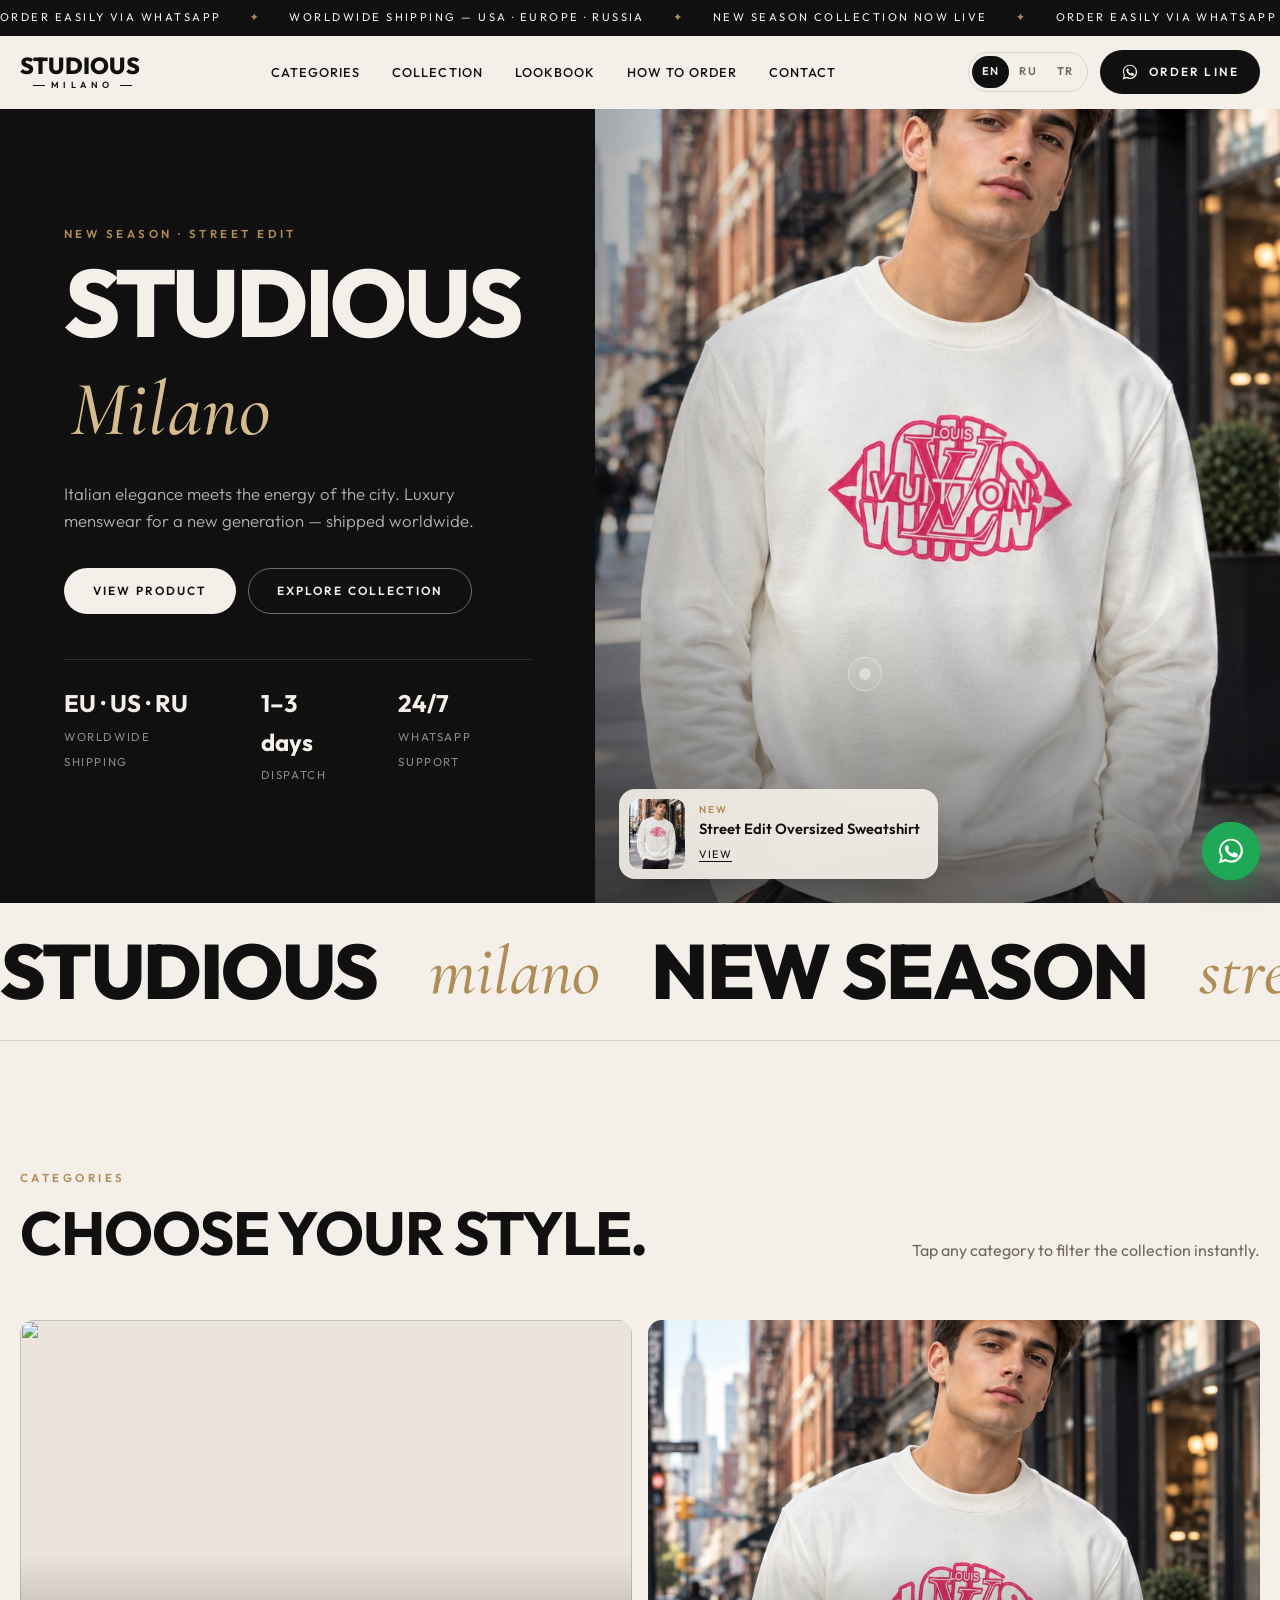
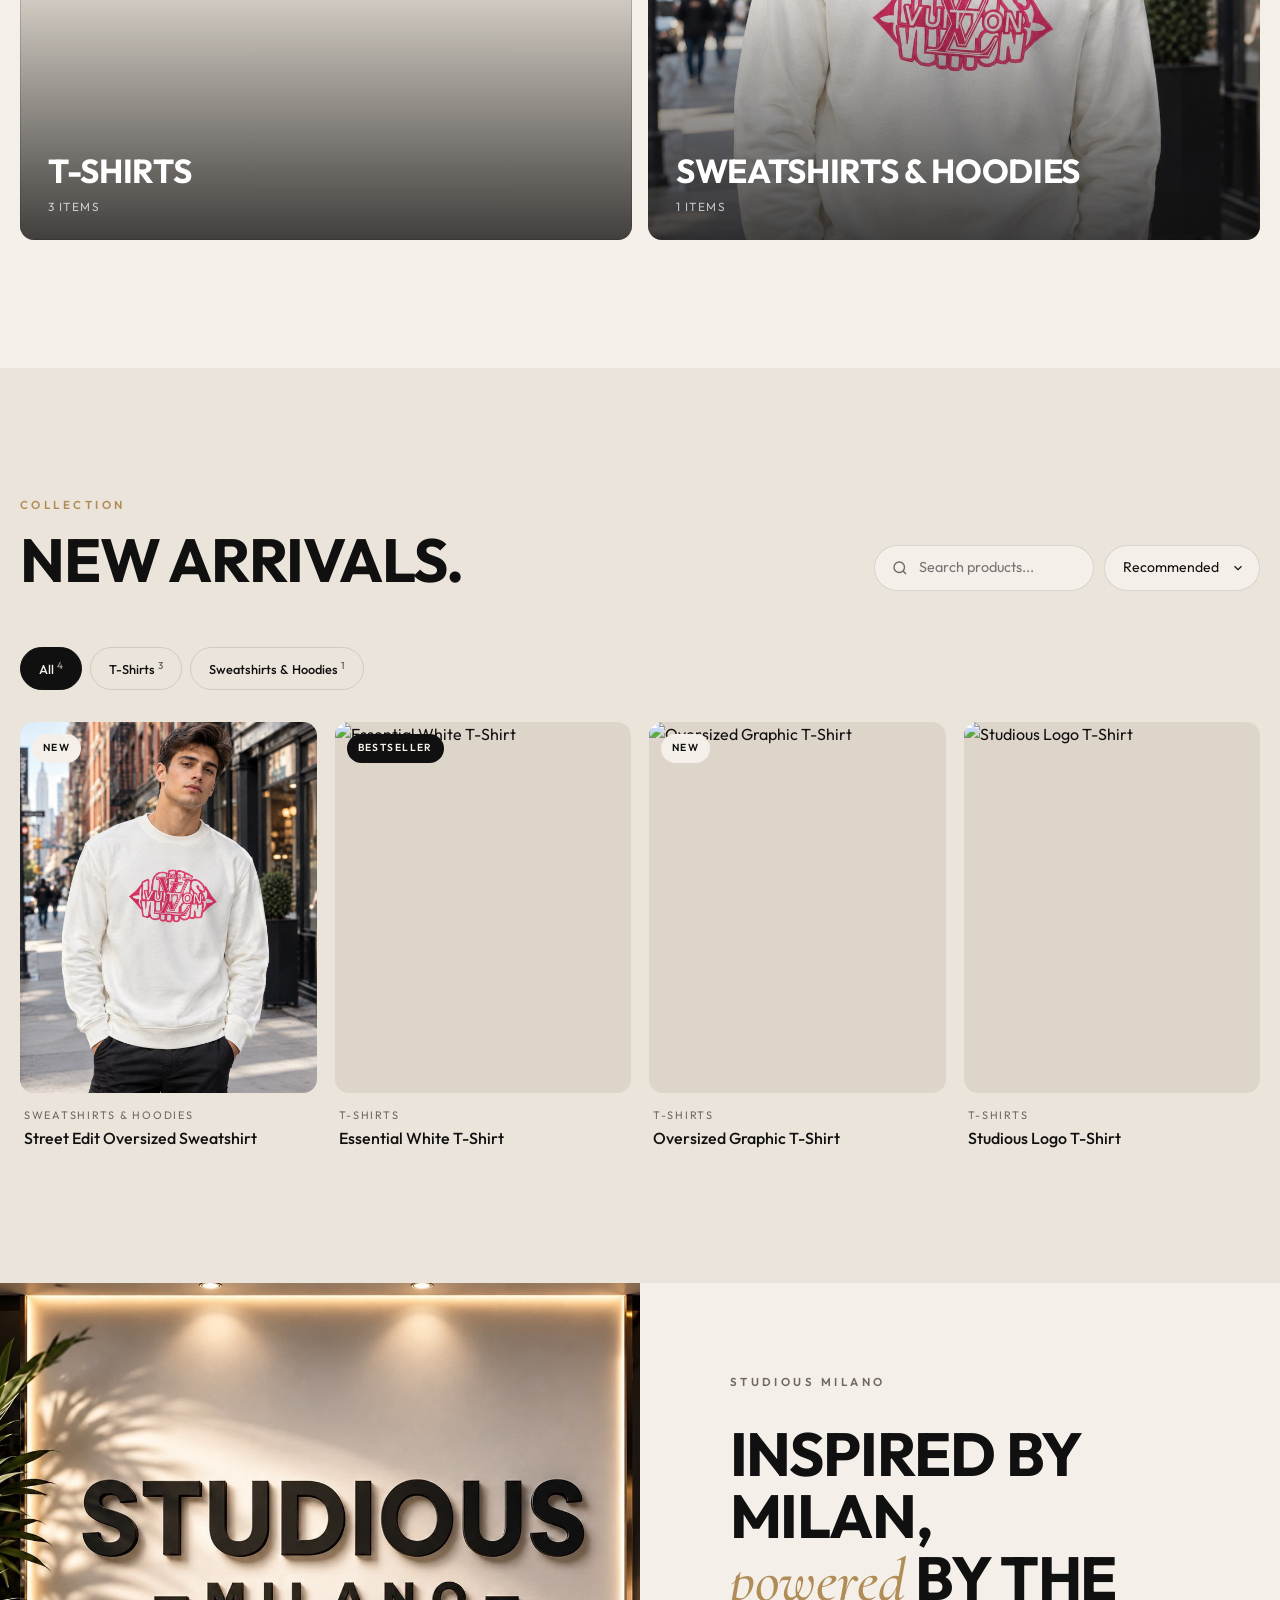
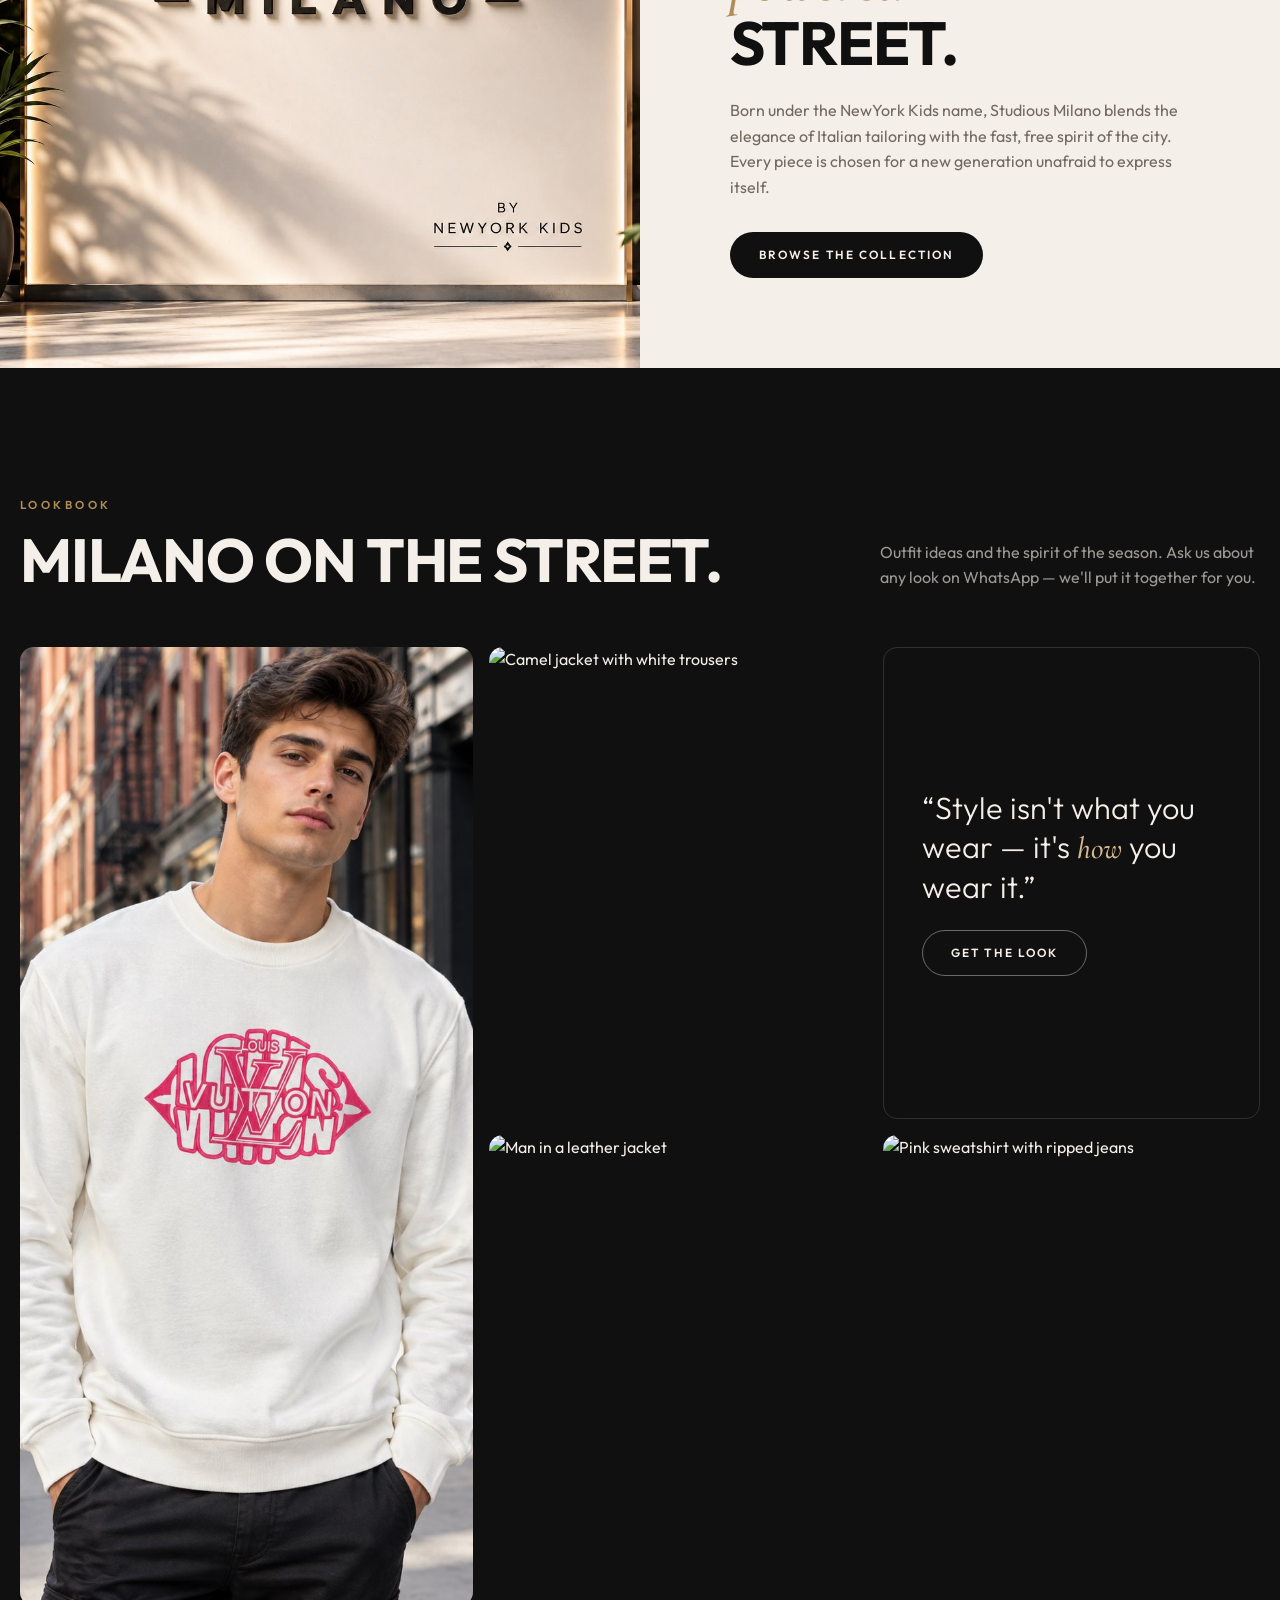
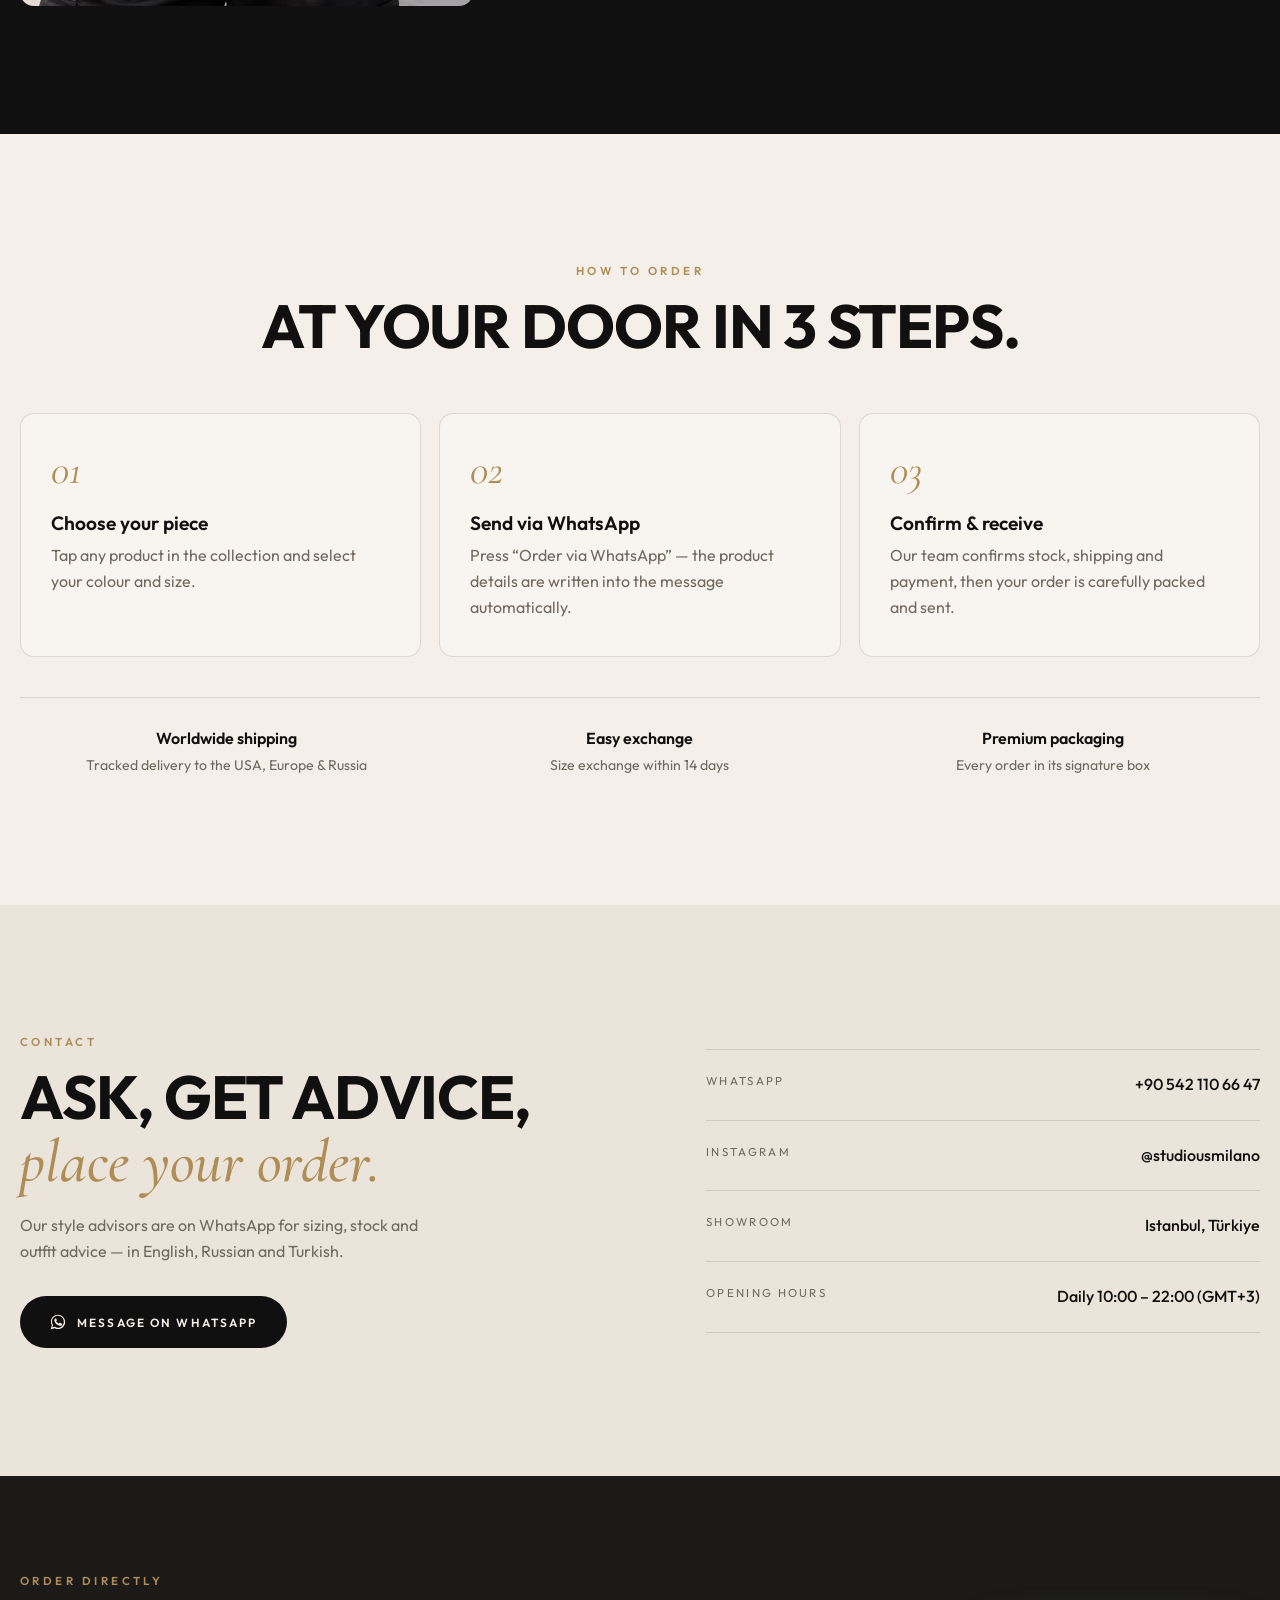
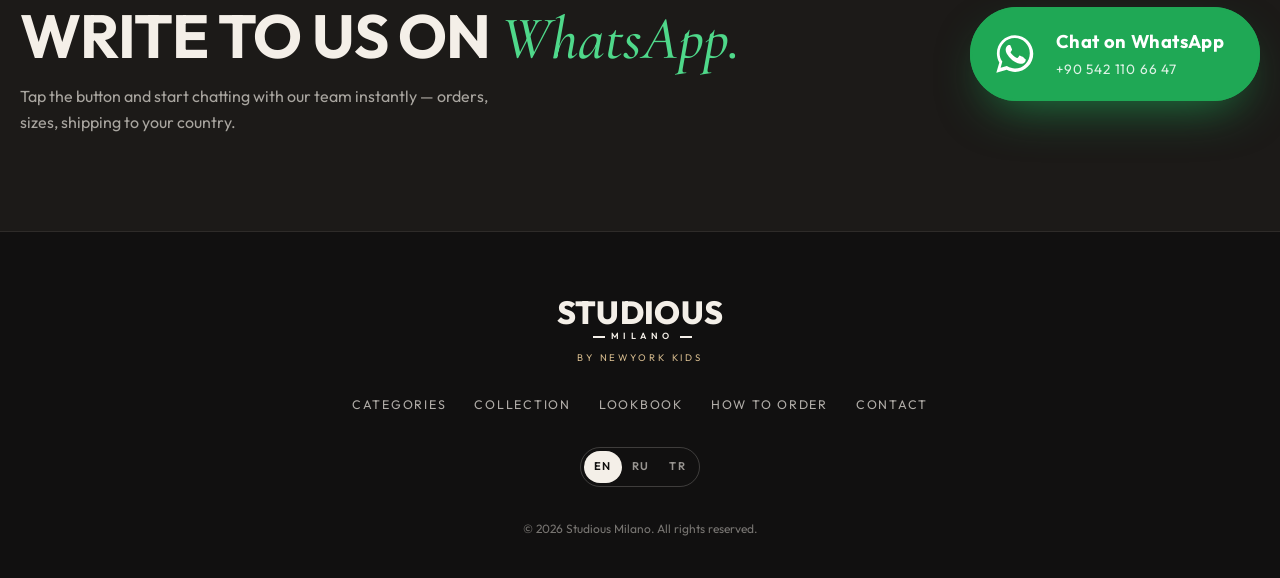
==== index.html @ 33131bb1 "Studious Milano demo site Co-Authored-By: Claude Opus 5.5 <noreply@anthropic.com>" ====
<!doctype html>
<html lang="en">
<head>
<meta charset="utf-8">
<meta name="viewport" content="width=device-width, initial-scale=1">
<title>Studious Milano | Men's Fashion — New Season</title>
<meta name="description" content="Studious Milano by NewYork Kids. Luxury menswear for a new generation. Worldwide shipping, easy ordering via WhatsApp.">
<meta property="og:type" content="website">
<meta property="og:site_name" content="Studious Milano">
<meta property="og:title" content="Studious Milano — Luxury Menswear">
<meta property="og:description" content="New season collection. Worldwide shipping · Order via WhatsApp.">
<meta property="og:image" content="assets/urunler/beyaz-sweat-model.jpg">
<meta name="twitter:card" content="summary_large_image">
<meta name="theme-color" content="#111010">
<link rel="preconnect" href="https://fonts.googleapis.com">
<link rel="preconnect" href="https://fonts.gstatic.com" crossorigin>
<link rel="preconnect" href="https://images.unsplash.com">
<link href="https://fonts.googleapis.com/css2?family=Cormorant+Garamond:ital,wght@1,500;1,600&family=Outfit:wght@300;400;500;600;700;800&display=swap" rel="stylesheet">
<link rel="icon" href="data:image/svg+xml,%3Csvg xmlns=%27http://www.w3.org/2000/svg%27 viewBox=%270 0 32 32%27%3E%3Crect width=%2732%27 height=%2732%27 rx=%276%27 fill=%27%23111010%27/%3E%3Ctext x=%2716%27 y=%2723%27 font-family=%27Arial%27 font-weight=%27800%27 font-size=%2720%27 fill=%27%23f4efe8%27 text-anchor=%27middle%27%3ES%3C/text%3E%3C/svg%3E">
<link rel="stylesheet" href="styles.css?v=3">
</head>
<body>

<div class="topbar">
  <div class="topbar-track">
    <span data-i18n="top.1"></span><i>✦</i>
    <span data-i18n="top.2"></span><i>✦</i>
    <span data-i18n="top.3"></span><i>✦</i>
    <span data-i18n="top.1"></span><i>✦</i>
    <span data-i18n="top.2"></span><i>✦</i>
    <span data-i18n="top.3"></span><i>✦</i>
  </div>
</div>

<header class="header" id="header">
  <div class="container nav">
    <a href="#top" class="logo" data-i18n-aria="aria.home">
      <span class="logo-main">STUDIOUS</span>
      <span class="logo-sub"><b></b>MILANO<b></b></span>
    </a>
    <nav class="menu" id="menu">
      <a href="#kategoriler" data-i18n="nav.cats"></a>
      <a href="#koleksiyon" data-i18n="nav.coll"></a>
      <a href="#lookbook" data-i18n="nav.look"></a>
      <a href="#siparis" data-i18n="nav.order"></a>
      <a href="#iletisim" data-i18n="nav.contact"></a>
    </nav>
    <div class="nav-actions">
      <div class="lang" id="lang" role="group" data-i18n-aria="aria.lang"></div>
      <a class="btn btn-dark btn-sm wa-link" href="#" data-wa="wa.general">
        <svg class="ico" viewBox="0 0 32 32" aria-hidden="true"><use href="#wa-icon"/></svg>
        <span data-i18n="nav.wa"></span>
      </a>
      <button class="burger" id="burger" data-i18n-aria="aria.menu" aria-expanded="false" aria-controls="menu">
        <span></span><span></span>
      </button>
    </div>
  </div>
</header>

<main id="top">

<!-- HERO -->
<section class="hero" id="hero" aria-roledescription="carousel" data-i18n-aria="aria.featured">
  <div class="hero-text">
    <div class="hero-slides-text" id="heroText"></div>
    <ul class="hero-meta">
      <li><strong>EU · US · RU</strong><span data-i18n="hero.m1"></span></li>
      <li><strong data-i18n="hero.m2v"></strong><span data-i18n="hero.m2"></span></li>
      <li><strong>24/7</strong><span data-i18n="hero.m3"></span></li>
    </ul>
  </div>
  <div class="hero-media" id="heroMedia">
    <div class="hero-parallax" id="heroParallax"></div>
    <div class="hero-shade"></div>
    <div class="hero-card" id="heroCard"></div>
    <div class="hero-nav">
      <div class="hero-dots" id="heroDots"></div>
      <div class="hero-arrows">
        <button type="button" id="heroPrev" data-i18n-aria="aria.prev"><svg viewBox="0 0 24 24"><path d="M15 5l-7 7 7 7"/></svg></button>
        <button type="button" id="heroNext" data-i18n-aria="aria.next"><svg viewBox="0 0 24 24"><path d="M9 5l7 7-7 7"/></svg></button>
      </div>
    </div>
  </div>
</section>

<!-- BIG MARQUEE -->
<div class="bigmarquee" aria-hidden="true">
  <div class="bigmarquee-track">
    <span>STUDIOUS</span><em>milano</em><span>NEW SEASON</span><em>street edit</em>
    <span>STUDIOUS</span><em>milano</em><span>NEW SEASON</span><em>street edit</em>
  </div>
</div>

<!-- CATEGORIES -->
<section class="section" id="kategoriler">
  <div class="container">
    <div class="section-head split">
      <div>
        <p class="eyebrow" data-i18n="cats.eyebrow"></p>
        <h2 data-i18n="cats.title"></h2>
      </div>
      <p class="muted" data-i18n="cats.text"></p>
    </div>
    <div class="cats" id="cats"></div>
  </div>
</section>

<!-- CATALOG -->
<section class="section section-stone" id="koleksiyon">
  <div class="container">
    <div class="section-head split">
      <div>
        <p class="eyebrow" data-i18n="coll.eyebrow"></p>
        <h2 data-i18n="coll.title"></h2>
      </div>
      <div class="toolbar">
        <label class="search">
          <svg viewBox="0 0 24 24" aria-hidden="true"><circle cx="11" cy="11" r="7"/><path d="m20 20-4-4"/></svg>
          <input type="search" id="search" data-i18n-ph="coll.search" data-i18n-aria="coll.search">
        </label>
        <select id="sort" data-i18n-aria="coll.sort">
          <option value="default" data-i18n="sort.default"></option>
          <option value="price-asc" data-i18n="sort.pa"></option>
          <option value="price-desc" data-i18n="sort.pd"></option>
          <option value="new" data-i18n="sort.new"></option>
        </select>
      </div>
    </div>
    <div class="chips" id="chips" role="tablist" data-i18n-aria="filter.aria"></div>
    <div class="grid" id="grid" aria-live="polite"></div>
    <p class="empty" id="empty" hidden><span data-i18n="empty.text"></span> <a href="#" class="wa-link" data-wa="wa.find" data-i18n="empty.link"></a></p>
  </div>
</section>

<!-- BRAND -->
<section class="brand">
  <div class="brand-media"><img src="assets/hero.jpg" data-i18n-alt="brand.alt" loading="lazy"></div>
  <div class="brand-text">
    <p class="eyebrow">Studious Milano</p>
    <h2 data-i18n-html="brand.title"></h2>
    <p data-i18n="brand.text"></p>
    <a href="#koleksiyon" class="btn btn-dark" data-i18n="brand.cta"></a>
  </div>
</section>

<!-- LOOKBOOK -->
<section class="section section-dark" id="lookbook">
  <div class="container">
    <div class="section-head split light">
      <div>
        <p class="eyebrow">Lookbook</p>
        <h2 data-i18n="look.title"></h2>
      </div>
      <p data-i18n="look.text"></p>
    </div>
    <div class="look">
      <figure class="look-a"><img src="assets/urunler/beyaz-sweat-model.jpg" data-i18n-alt="look.a1" loading="lazy" style="object-position:50% 25%"></figure>
      <figure class="look-b"><img src="https://images.unsplash.com/photo-1552374196-1ab2a1c593e8?w=800&h=1000&fit=crop&q=80&auto=format" data-i18n-alt="look.a2" loading="lazy"></figure>
      <blockquote class="look-q">
        <p data-i18n-html="look.quote"></p>
        <a href="#koleksiyon" class="btn btn-outline-light" data-i18n="look.cta"></a>
      </blockquote>
      <figure class="look-c"><img src="https://images.unsplash.com/photo-1488161628813-04466f872be2?w=800&h=1000&fit=crop&q=80&auto=format" data-i18n-alt="look.a3" loading="lazy"></figure>
      <figure class="look-d"><img src="https://images.unsplash.com/photo-1516826957135-700dedea698c?w=800&h=1000&fit=crop&q=80&auto=format" data-i18n-alt="look.a4" loading="lazy"></figure>
    </div>
  </div>
</section>

<!-- HOW TO ORDER -->
<section class="section" id="siparis">
  <div class="container">
    <div class="section-head center">
      <p class="eyebrow" data-i18n="order.eyebrow"></p>
      <h2 data-i18n="order.title"></h2>
    </div>
    <ol class="steps">
      <li><span class="step-n">01</span><h3 data-i18n="order.s1h"></h3><p data-i18n="order.s1p"></p></li>
      <li><span class="step-n">02</span><h3 data-i18n="order.s2h"></h3><p data-i18n="order.s2p"></p></li>
      <li><span class="step-n">03</span><h3 data-i18n="order.s3h"></h3><p data-i18n="order.s3p"></p></li>
    </ol>
    <div class="perks">
      <div><strong data-i18n="perk.1h"></strong><span data-i18n="perk.1p"></span></div>
      <div><strong data-i18n="perk.2h"></strong><span data-i18n="perk.2p"></span></div>
      <div><strong data-i18n="perk.3h"></strong><span data-i18n="perk.3p"></span></div>
    </div>
  </div>
</section>

<!-- CONTACT -->
<section class="section section-stone" id="iletisim">
  <div class="container contact">
    <div class="contact-card">
      <p class="eyebrow" data-i18n="contact.eyebrow"></p>
      <h2 data-i18n-html="contact.title"></h2>
      <p class="muted" data-i18n="contact.text"></p>
      <a href="#" class="btn btn-dark wa-link" data-wa="wa.info">
        <svg class="ico" viewBox="0 0 32 32" aria-hidden="true"><use href="#wa-icon"/></svg>
        <span data-i18n="contact.cta"></span>
      </a>
    </div>
    <dl class="contact-list">
      <div><dt>WhatsApp</dt><dd><a href="#" class="wa-link wa-number" data-wa="wa.info"></a></dd></div>
      <div><dt>Instagram</dt><dd><a href="https://instagram.com/studiousmilano" target="_blank" rel="noopener">@studiousmilano</a></dd></div>
      <div><dt data-i18n="contact.store"></dt><dd data-i18n="contact.storeV"></dd></div>
      <div><dt data-i18n="contact.hours"></dt><dd data-i18n="contact.hoursV"></dd></div>
    </dl>
  </div>
</section>

<!-- WHATSAPP CTA -->
<section class="wa-cta">
  <div class="container wa-cta-inner">
    <div>
      <p class="eyebrow" data-i18n="cta.eyebrow"></p>
      <h2 data-i18n-html="cta.title"></h2>
      <p class="wa-cta-text" data-i18n="cta.text"></p>
    </div>
    <a href="#" class="wa-cta-btn wa-link" data-wa="wa.float">
      <svg viewBox="0 0 32 32" aria-hidden="true"><use href="#wa-icon"/></svg>
      <span>
        <b data-i18n="cta.btn"></b>
        <small class="wa-number"></small>
      </span>
    </a>
  </div>
</section>

</main>

<footer class="footer">
  <div class="container footer-inner">
    <div class="logo logo-light">
      <span class="logo-main">STUDIOUS</span>
      <span class="logo-sub"><b></b>MILANO<b></b></span>
      <span class="logo-by">BY NEWYORK KIDS</span>
    </div>
    <nav class="footer-links" data-i18n-aria="footer.aria">
      <a href="#kategoriler" data-i18n="nav.cats"></a>
      <a href="#koleksiyon" data-i18n="nav.coll"></a>
      <a href="#lookbook" data-i18n="nav.look"></a>
      <a href="#siparis" data-i18n="nav.order"></a>
      <a href="#iletisim" data-i18n="nav.contact"></a>
    </nav>
    <div class="lang lang-footer" id="langFooter"></div>
    <p class="copy">© <span id="year"></span> Studious Milano. <span data-i18n="footer.rights"></span></p>
  </div>
</footer>

<!-- PRODUCT MODAL -->
<div class="modal" id="modal" hidden>
  <div class="modal-backdrop" data-close></div>
  <div class="modal-panel" role="dialog" aria-modal="true" aria-labelledby="mName">
    <button class="modal-close" data-close data-i18n-aria="m.close">
      <svg viewBox="0 0 24 24"><path d="M6 6l12 12M18 6 6 18"/></svg>
    </button>
    <div class="modal-gallery">
      <div class="modal-main"><img id="mImg" alt=""></div>
      <div class="modal-thumbs" id="mThumbs"></div>
    </div>
    <div class="modal-info">
      <p class="eyebrow" id="mCat"></p>
      <h3 id="mName"></h3>
      <p class="m-code" id="mCode"></p>
      <p class="m-price" id="mPrice"></p>
      <p class="m-desc" id="mDesc"></p>
      <div class="opt">
        <span class="opt-label"><span data-i18n="m.color"></span>: <b id="mColorLabel"></b></span>
        <div class="opt-list" id="mColors"></div>
      </div>
      <div class="opt">
        <span class="opt-label"><span data-i18n="m.size"></span>: <b id="mSizeLabel"></b></span>
        <div class="opt-list" id="mSizes"></div>
      </div>
      <div class="opt">
        <span class="opt-label" data-i18n="m.qty"></span>
        <div class="qty">
          <button type="button" id="qMinus" data-i18n-aria="m.minus">−</button>
          <output id="qVal">1</output>
          <button type="button" id="qPlus" data-i18n-aria="m.plus">+</button>
        </div>
      </div>
      <p class="m-warn" id="mWarn" hidden data-i18n="m.warn"></p>
      <button class="btn btn-wa btn-block" id="mOrder">
        <svg class="ico" viewBox="0 0 32 32" aria-hidden="true"><use href="#wa-icon"/></svg>
        <span data-i18n="m.order"></span>
      </button>
      <ul class="m-perks">
        <li data-i18n="m.p1"></li>
        <li data-i18n="m.p2"></li>
        <li data-i18n="m.p3"></li>
      </ul>
    </div>
  </div>
</div>

<a href="#" class="wa-float wa-link" data-wa="wa.float" aria-label="WhatsApp">
  <svg viewBox="0 0 32 32" aria-hidden="true"><use href="#wa-icon"/></svg>
</a>

<svg width="0" height="0" style="position:absolute" aria-hidden="true">
  <symbol id="wa-icon" viewBox="0 0 32 32"><path fill="currentColor" d="M16 3C9 3 3.4 8.6 3.4 15.6c0 2.2.6 4.4 1.7 6.3L3 29l7.3-2c1.8 1 3.8 1.5 5.8 1.5 7 0 12.6-5.6 12.6-12.6S23 3 16 3zm0 23.1c-1.9 0-3.7-.5-5.3-1.5l-.4-.2-4.3 1.1 1.2-4.2-.3-.4c-1.1-1.7-1.6-3.6-1.6-5.5 0-5.8 4.7-10.5 10.5-10.5s10.5 4.7 10.5 10.5S21.8 26.1 16 26.1zm5.8-7.9c-.3-.2-1.9-.9-2.2-1-.3-.1-.5-.2-.7.2-.2.3-.8 1-1 1.2-.2.2-.4.2-.7.1-.3-.2-1.3-.5-2.5-1.6-.9-.8-1.6-1.8-1.7-2.1-.2-.3 0-.5.1-.6l.5-.6c.2-.2.2-.3.3-.5.1-.2.1-.4 0-.6l-1-2.4c-.3-.6-.5-.5-.7-.5h-.6c-.2 0-.6.1-.9.4-.3.3-1.2 1.2-1.2 2.9s1.2 3.4 1.4 3.6c.2.2 2.4 3.7 5.9 5.2.8.4 1.5.6 2 .7.8.3 1.6.2 2.2.1.7-.1 1.9-.8 2.2-1.5.3-.7.3-1.4.2-1.5-.1-.1-.3-.2-.6-.4z"/></symbol>
</svg>

<script src="i18n.js?v=3"></script>
<script src="products.js?v=3"></script>
<script src="script.js?v=3"></script>
</body>
</html>
---- styles.css ----
:root {
  --bg: #f4efe8;
  --stone: #ebe4da;
  --ink: #111010;
  --ink-2: #1c1a18;
  --muted: #71695f;
  --gold: #b08d57;
  --gold-2: #d6bb8e;
  --line: rgba(17, 16, 16, .12);
  --wa: #1fa855;
  --radius: 14px;
  --display: "Outfit", system-ui, -apple-system, "Segoe UI", sans-serif;
  --serif: "Cormorant Garamond", Georgia, serif;
  --ease: cubic-bezier(.2, .7, .2, 1);
}

*, *::before, *::after { box-sizing: border-box; }
html { scroll-behavior: smooth; scroll-padding-top: 84px; }
body {
  margin: 0;
  font-family: var(--display);
  font-weight: 400;
  color: var(--ink);
  background: var(--bg);
  line-height: 1.6;
  -webkit-font-smoothing: antialiased;
  overflow-x: hidden;
}
body.lock { overflow: hidden; }
img { max-width: 100%; display: block; }
a { color: inherit; text-decoration: none; }
button { font: inherit; color: inherit; }
h1, h2, h3 { margin: 0; line-height: 1.02; letter-spacing: -.02em; }
h2 { font-weight: 700; font-size: clamp(2.2rem, 5vw, 3.8rem); text-transform: uppercase; }
em { font-family: var(--serif); font-style: italic; font-weight: 500; text-transform: none; letter-spacing: 0; }
p { margin: 0 0 1em; }
:focus-visible { outline: 2px solid var(--gold); outline-offset: 3px; }

.container { width: min(1240px, 100% - 32px); margin-inline: auto; }
.section { padding: clamp(72px, 10vw, 128px) 0; }
.section-stone { background: var(--stone); }
.section-dark { background: var(--ink); color: var(--bg); }
.muted { color: var(--muted); }

.eyebrow {
  font-size: .72rem; font-weight: 600;
  letter-spacing: .3em; text-transform: uppercase;
  color: var(--gold); margin-bottom: .9rem;
}

.section-head { margin-bottom: clamp(32px, 5vw, 56px); }
.section-head.split { display: flex; align-items: flex-end; justify-content: space-between; gap: 24px 48px; flex-wrap: wrap; }
.section-head.split > p { max-width: 380px; margin: 0; }
.section-head.center { text-align: center; }
.section-head.light > p { color: rgba(244, 239, 232, .62); }

/* Buttons */
.btn {
  display: inline-flex; align-items: center; justify-content: center; gap: 10px;
  padding: 16px 28px;
  font: 600 .74rem/1 var(--display);
  letter-spacing: .18em; text-transform: uppercase;
  border: 1px solid transparent; border-radius: 999px;
  cursor: pointer;
  transition: background .3s, color .3s, border-color .3s, transform .3s var(--ease);
}
.btn:hover { transform: translateY(-2px); }
.btn-sm { padding: 12px 20px; }
.btn-block { width: 100%; }
.btn-dark { background: var(--ink); color: var(--bg); }
.btn-dark:hover { background: var(--gold); }
.btn-light { background: var(--bg); color: var(--ink); }
.btn-light:hover { background: var(--gold-2); }
.btn-outline-light { border-color: rgba(244, 239, 232, .4); color: var(--bg); }
.btn-outline-light:hover { background: var(--bg); color: var(--ink); }
.btn-wa { background: var(--wa); color: #fff; padding: 18px 28px; font-size: .78rem; }
.btn-wa:hover { background: #178a45; }
.ico { width: 18px; height: 18px; flex: none; }

/* Top announcement bar */
.topbar { background: var(--ink); color: var(--bg); overflow: hidden; font-size: .7rem; letter-spacing: .22em; text-transform: uppercase; }
.topbar-track { display: flex; gap: 28px; width: max-content; padding: 9px 0; animation: marquee 38s linear infinite; }
.topbar i { color: var(--gold); font-style: normal; }
@keyframes marquee { to { transform: translateX(-50%); } }

/* Header */
.header {
  position: sticky; top: 0; z-index: 50;
  background: rgba(244, 239, 232, .86);
  backdrop-filter: saturate(1.4) blur(14px);
  -webkit-backdrop-filter: saturate(1.4) blur(14px);
  border-bottom: 1px solid transparent;
  transition: border-color .3s;
}
.header.scrolled { border-bottom-color: var(--line); }
.nav { display: flex; align-items: center; justify-content: space-between; gap: 24px; height: 72px; }

.logo { display: inline-flex; flex-direction: column; align-items: center; line-height: 1; }
.logo-main { font-weight: 800; font-size: 1.45rem; letter-spacing: .01em; }
.logo-sub { display: flex; align-items: center; gap: 6px; margin-top: 4px; font-weight: 600; font-size: .56rem; letter-spacing: .5em; padding-left: .5em; }
.logo-sub b { width: 12px; height: 1.5px; background: currentColor; }
.logo-by { margin-top: 12px; font-size: .6rem; letter-spacing: .3em; color: var(--gold-2); }

.menu { display: flex; gap: 32px; }
.menu a { position: relative; font-size: .8rem; font-weight: 500; letter-spacing: .08em; text-transform: uppercase; }
.menu a::after { content: ""; position: absolute; left: 0; right: 0; bottom: -6px; height: 1px; background: currentColor; transform: scaleX(0); transform-origin: right; transition: transform .35s var(--ease); }
.menu a:hover::after { transform: scaleX(1); transform-origin: left; }
.nav-actions { display: flex; align-items: center; gap: 12px; }
.lang { display: flex; padding: 3px; border: 1px solid var(--line); border-radius: 999px; }
.lang button { border: 0; background: none; padding: 7px 10px; border-radius: 999px; font-size: .7rem; font-weight: 600; letter-spacing: .12em; cursor: pointer; color: var(--muted); transition: background .25s, color .25s; }
.lang button:hover { color: var(--ink); }
.lang button.active { background: var(--ink); color: var(--bg); }
.lang-footer { border-color: rgba(244, 239, 232, .2); }
.lang-footer button { color: rgba(244, 239, 232, .6); }
.lang-footer button:hover { color: #fff; }
.lang-footer button.active { background: var(--bg); color: var(--ink); }

.burger { display: none; width: 44px; height: 44px; border: 0; background: none; cursor: pointer; position: relative; }
.burger span { position: absolute; left: 11px; right: 11px; height: 1.5px; background: var(--ink); transition: transform .3s, top .3s; }
.burger span:first-child { top: 17px; }
.burger span:last-child { top: 25px; }
.burger.open span:first-child { top: 21px; transform: rotate(45deg); }
.burger.open span:last-child { top: 21px; transform: rotate(-45deg); }

/* Hero slider */
.hero { display: grid; grid-template-columns: minmax(0, 1fr) minmax(0, 1.15fr); height: calc(100svh - 106px); min-height: 640px; max-height: 1000px; background: var(--ink); color: var(--bg); overflow: hidden; }
.hero-text { display: flex; flex-direction: column; justify-content: center; padding: clamp(40px, 6vw, 88px) clamp(16px, 5vw, 80px); }
.hero-slides-text { display: grid; }
.hs { grid-area: 1 / 1; visibility: hidden; transition: visibility 0s .6s; }
.hs.active { visibility: visible; transition-delay: 0s; }
.brand-title { margin: 0 0 24px; font-weight: 800; line-height: .95; letter-spacing: -.035em; font-size: clamp(3.4rem, min(7.4vw, 11vh), 7rem); text-transform: uppercase; }
.brand-title em { display: inline-block; color: var(--gold-2); font-size: .82em; letter-spacing: .01em; line-height: 1; padding-left: .08em; }
.line { display: block; overflow: hidden; padding-bottom: .08em; }
.line > span { display: block; transform: translateY(110%); transition: transform .6s var(--ease); }
.hs.active .line > span { transform: none; transition-duration: 1s; }
.hs.active .line:nth-child(2) > span { transition-delay: .09s; }
.hs.active .line:nth-child(3) > span { transition-delay: .18s; }
.hs .fade { opacity: 0; transform: translateY(16px); transition: opacity .4s, transform .8s var(--ease); }
.hs.active .fade { opacity: 1; transform: none; transition-delay: .35s; }
.hs.active .fade.d2 { transition-delay: .48s; }
.lead { max-width: 440px; font-size: 1.05rem; font-weight: 300; color: rgba(244, 239, 232, .72); margin-bottom: 34px; }
.hero-actions { display: flex; flex-wrap: wrap; gap: 12px; }
.hero-meta { list-style: none; display: flex; gap: clamp(20px, 4vw, 48px); padding: 24px 0 0; margin: clamp(24px, 5vh, 48px) 0 0; border-top: 1px solid rgba(244, 239, 232, .14); }
.hero-meta strong { display: block; font-size: 1.5rem; font-weight: 700; }
.hero-meta span { font-size: .72rem; letter-spacing: .14em; text-transform: uppercase; color: rgba(244, 239, 232, .55); }

.hero-media { position: relative; overflow: hidden; background: #1a1816; touch-action: pan-y; }
.hero-parallax { position: absolute; inset: -3%; transition: transform .9s var(--ease); transform: translate3d(var(--px, 0), var(--py, 0), 0); }
.slide { position: absolute; inset: 0; opacity: 0; transition: opacity 1.3s var(--ease); }
.slide.active { opacity: 1; z-index: 1; }
.slide img { width: 100%; height: 100%; object-fit: cover; transform: scale(1.14); }
.slide.active img { animation: kenburns 9s linear forwards; }
@keyframes kenburns { from { transform: scale(1.14) translate(1.5%, 1%); } to { transform: scale(1.02) translate(0, 0); } }
.hero-shade { position: absolute; inset: 0; z-index: 2; pointer-events: none; background: linear-gradient(to top, rgba(17, 16, 16, .6), transparent 38%), linear-gradient(to right, rgba(17, 16, 16, .35), transparent 30%); }

.hotspot { position: absolute; z-index: 3; width: 34px; height: 34px; margin: -17px 0 0 -17px; border: 0; padding: 0; border-radius: 50%; background: rgba(244, 239, 232, .28); backdrop-filter: blur(6px); cursor: pointer; opacity: 0; transform: scale(.4); transition: opacity .5s, transform .6s var(--ease); }
.slide.active .hotspot { opacity: 1; transform: none; transition-delay: 1s; }
.hotspot::before { content: ""; position: absolute; inset: 11px; border-radius: 50%; background: #fff; }
.hotspot::after { content: ""; position: absolute; inset: 0; border-radius: 50%; border: 1.5px solid #fff; animation: pulse 2s infinite; }
.hotspot span { position: absolute; left: 44px; top: 50%; transform: translateY(-50%); white-space: nowrap; padding: 8px 14px; border-radius: 999px; background: var(--bg); color: var(--ink); font-size: .74rem; font-weight: 600; opacity: 0; transition: opacity .3s; pointer-events: none; }
.hotspot:hover span, .hotspot:focus-visible span { opacity: 1; }

.hero-card {
  position: absolute; z-index: 4; left: 24px; bottom: 88px;
  display: flex; align-items: center; gap: 14px; padding: 10px 18px 10px 10px; max-width: calc(100% - 48px);
  border-radius: 16px; background: rgba(244, 239, 232, .92); color: var(--ink);
  backdrop-filter: blur(12px); -webkit-backdrop-filter: blur(12px);
  box-shadow: 0 20px 50px -20px rgba(0, 0, 0, .6); cursor: pointer; text-align: left; border: 0;
}
.hero-card.in { animation: cardIn .8s var(--ease) both; }
@keyframes cardIn { from { opacity: 0; transform: translateY(20px); } }
.hero-card img { width: 56px; height: 70px; object-fit: cover; border-radius: 10px; flex: none; }
.hero-card small { display: block; font-size: .62rem; letter-spacing: .18em; text-transform: uppercase; color: var(--gold); font-weight: 600; }
.hero-card strong { display: block; font-size: .92rem; font-weight: 600; line-height: 1.25; margin: 2px 0; }
.hero-card b { font-size: .9rem; }
.hero-card b + i { margin-left: 10px; }
.hero-card i { font-style: normal; font-size: .68rem; letter-spacing: .14em; text-transform: uppercase; border-bottom: 1px solid; }

.hero-nav { position: absolute; z-index: 4; left: 24px; right: 100px; bottom: 24px; display: flex; align-items: center; gap: 24px; }
.hero-dots { flex: 1; display: flex; gap: 10px; }
.hero-dots button { flex: 1; border: 0; background: none; padding: 12px 0 0; cursor: pointer; text-align: left; color: rgba(244, 239, 232, .6); font-size: .66rem; letter-spacing: .18em; text-transform: uppercase; position: relative; }
.hero-dots button::before, .hero-dots button::after { content: ""; position: absolute; left: 0; top: 0; height: 2px; border-radius: 2px; }
.hero-dots button::before { right: 0; background: rgba(244, 239, 232, .25); }
.hero-dots button::after { width: 0; background: #fff; }
.hero-dots button.active { color: #fff; }
.hero-dots button.active::after { animation: progress var(--dur, 7s) linear forwards; }
.hero.paused .hero-dots button.active::after { animation-play-state: paused; }
@keyframes progress { to { width: 100%; } }
.hero-arrows { display: flex; gap: 8px; }
.hero.single .hero-nav { display: none; }
.hero.single .hero-card { bottom: 24px; }
.hero.single .slide.active img { animation: kenburns 12s ease-in-out infinite alternate; }
.hero-arrows button { width: 44px; height: 44px; border-radius: 50%; border: 1px solid rgba(244, 239, 232, .35); background: rgba(17, 16, 16, .25); backdrop-filter: blur(6px); cursor: pointer; display: grid; place-items: center; transition: background .25s; }
.hero-arrows button:hover { background: var(--bg); }
.hero-arrows svg { width: 18px; height: 18px; fill: none; stroke: #fff; stroke-width: 1.8; }
.hero-arrows button:hover svg { stroke: var(--ink); }

/* Big marquee */
.bigmarquee { overflow: hidden; background: var(--bg); border-bottom: 1px solid var(--line); padding: clamp(18px, 3vw, 30px) 0; }
.bigmarquee-track { display: flex; align-items: center; gap: clamp(24px, 4vw, 56px); width: max-content; animation: marquee 30s linear infinite; }
.bigmarquee span { font-weight: 800; font-size: clamp(2.4rem, 6vw, 5rem); line-height: 1; letter-spacing: -.02em; color: var(--ink); }
.bigmarquee em { font-size: clamp(2.2rem, 5.4vw, 4.6rem); line-height: 1; color: var(--gold); }

/* Brand */
.brand { display: grid; grid-template-columns: 1fr 1fr; background: var(--bg); }
.brand-media { overflow: hidden; }
.brand-media img { width: 100%; height: 100%; object-fit: cover; aspect-ratio: 1 / 1; transition: transform 1.2s var(--ease); }
.brand-media:hover img { transform: scale(1.04); }
.brand-text { display: flex; flex-direction: column; justify-content: center; align-items: flex-start; padding: clamp(48px, 7vw, 110px) clamp(16px, 7vw, 110px); }
.brand-text h2 { margin-bottom: 24px; }
.brand-text em { color: var(--gold); }
.brand-text p { color: var(--muted); max-width: 460px; margin-bottom: 32px; }

/* Categories */
.cats { display: grid; grid-template-columns: repeat(auto-fit, minmax(220px, 1fr)); gap: 16px; }
.cats[data-n="1"], .cats[data-n="2"] { grid-template-columns: repeat(2, 1fr); }
.cats[data-n="1"] .cat, .cats[data-n="2"] .cat { aspect-ratio: 4 / 3.4; }
.cats[data-n="1"] .cat span, .cats[data-n="2"] .cat span { left: 28px; bottom: 26px; font-size: clamp(1.4rem, 2.6vw, 2.2rem); font-weight: 700; text-transform: uppercase; letter-spacing: -.01em; }
.cats[data-n="1"] .cat small, .cats[data-n="2"] .cat small { font-size: .74rem; margin-top: 8px; }
.cat {
  position: relative; aspect-ratio: 3 / 4.2; overflow: hidden; border-radius: var(--radius);
  border: 0; padding: 0; cursor: pointer; background: var(--stone); text-align: left;
}
.cat img { width: 100%; height: 100%; object-fit: cover; transition: transform .8s var(--ease); }
.cat::after { content: ""; position: absolute; inset: 0; background: linear-gradient(to top, rgba(17, 16, 16, .78), rgba(17, 16, 16, 0) 55%); }
.cat span { position: absolute; left: 14px; right: 14px; bottom: 14px; z-index: 1; color: #fff; font-weight: 600; font-size: .9rem; line-height: 1.2; }
.cat small { display: block; font-weight: 400; font-size: .7rem; letter-spacing: .12em; text-transform: uppercase; opacity: .7; margin-top: 4px; }
.cat:hover img { transform: scale(1.07); }

/* Toolbar */
.toolbar { display: flex; gap: 10px; flex-wrap: wrap; }
.search { display: flex; align-items: center; gap: 8px; padding: 0 16px; height: 46px; border: 1px solid var(--line); border-radius: 999px; background: var(--bg); }
.search svg { width: 18px; height: 18px; fill: none; stroke: var(--muted); stroke-width: 1.8; }
.search input { border: 0; outline: 0; background: none; font: inherit; font-size: .9rem; width: 160px; color: var(--ink); }
#sort { height: 46px; padding: 0 40px 0 18px; border: 1px solid var(--line); border-radius: 999px; background: var(--bg) url("data:image/svg+xml,%3Csvg xmlns='http://www.w3.org/2000/svg' viewBox='0 0 24 24' fill='none' stroke='%23111' stroke-width='2'%3E%3Cpath d='m6 9 6 6 6-6'/%3E%3C/svg%3E") no-repeat right 14px center / 14px; font: inherit; font-size: .88rem; color: var(--ink); appearance: none; cursor: pointer; }

.chips { display: flex; gap: 8px; flex-wrap: wrap; margin-bottom: 32px; }
.chip {
  padding: 10px 18px; border-radius: 999px; border: 1px solid var(--line); background: transparent;
  font-size: .8rem; font-weight: 500; cursor: pointer; transition: background .25s, color .25s, border-color .25s;
}
.chip:hover { border-color: var(--ink); }
.chip.active { background: var(--ink); color: var(--bg); border-color: var(--ink); }
.chip sup { font-size: .62rem; margin-left: 3px; opacity: .6; }

/* Product grid */
.grid { display: grid; grid-template-columns: repeat(4, 1fr); gap: 32px 18px; }
.card { cursor: pointer; animation: fadeUp .6s var(--ease) both; }
@keyframes fadeUp { from { opacity: 0; transform: translateY(18px); } }
.card-media { position: relative; aspect-ratio: 4 / 5; border-radius: var(--radius); overflow: hidden; background: #ddd5ca; }
.card-media img { position: absolute; inset: 0; width: 100%; height: 100%; object-fit: cover; transition: opacity .6s, transform .9s var(--ease); }
.card-media img.alt { opacity: 0; }
.card:hover .card-media img:first-child { transform: scale(1.05); }
.card:hover .card-media img.alt { opacity: 1; }
.badge { position: absolute; top: 12px; left: 12px; z-index: 1; padding: 6px 11px; border-radius: 999px; background: var(--bg); font-size: .64rem; font-weight: 600; letter-spacing: .14em; text-transform: uppercase; }
.badge.sale { background: #b3382c; color: #fff; }
.badge.hot { background: var(--ink); color: var(--bg); }
.quick {
  position: absolute; left: 12px; right: 12px; bottom: 12px; z-index: 1;
  padding: 13px; border-radius: 999px; border: 0; background: rgba(244, 239, 232, .94);
  font-size: .7rem; font-weight: 600; letter-spacing: .16em; text-transform: uppercase; cursor: pointer;
  opacity: 0; transform: translateY(8px); transition: opacity .35s, transform .35s var(--ease);
}
.card:hover .quick, .card:focus-within .quick { opacity: 1; transform: none; }
.card-body { padding: 14px 4px 0; }
.card-cat { font-size: .68rem; letter-spacing: .16em; text-transform: uppercase; color: var(--muted); margin-bottom: 4px; }
.card-name { font-size: 1rem; font-weight: 500; line-height: 1.3; margin: 0 0 6px; letter-spacing: 0; }
.price { font-weight: 700; font-size: 1rem; }
.price del { font-weight: 400; color: var(--muted); font-size: .85rem; margin-left: 8px; }
.empty { text-align: center; padding: 40px 0; color: var(--muted); }
.empty a { color: var(--ink); text-decoration: underline; }

/* Lookbook */
.look { display: grid; grid-template-columns: 1.2fr 1fr 1fr; grid-template-rows: auto auto; gap: 16px; }
.look figure { margin: 0; overflow: hidden; border-radius: var(--radius); }
.look img { width: 100%; height: 100%; object-fit: cover; transition: transform 1s var(--ease); }
.look figure:hover img { transform: scale(1.05); }
.look-a { grid-row: span 2; }
.look-q { margin: 0; display: flex; flex-direction: column; justify-content: center; align-items: flex-start; gap: 24px; padding: clamp(20px, 3vw, 40px); border: 1px solid rgba(244, 239, 232, .14); border-radius: var(--radius); }
.look-q p { margin: 0; font-size: clamp(1.4rem, 2.4vw, 2rem); font-weight: 300; line-height: 1.25; }
.look-q em { color: var(--gold-2); }
.look-b, .look-c, .look-d { aspect-ratio: 4 / 5; }

/* Steps */
.steps { list-style: none; padding: 0; margin: 0; display: grid; grid-template-columns: repeat(3, 1fr); gap: 18px; }
.steps li { padding: 36px 30px; border: 1px solid var(--line); border-radius: var(--radius); background: #f8f5f0; transition: transform .4s var(--ease), box-shadow .4s; }
.steps li:hover { transform: translateY(-4px); box-shadow: 0 20px 40px -24px rgba(17, 16, 16, .35); }
.step-n { display: block; font-family: var(--serif); font-style: italic; font-size: 2.6rem; color: var(--gold); line-height: 1; margin-bottom: 22px; }
.steps h3 { font-size: 1.2rem; font-weight: 600; margin-bottom: 10px; letter-spacing: 0; }
.steps p { color: var(--muted); margin: 0; }
.perks { display: grid; grid-template-columns: repeat(3, 1fr); margin-top: 40px; border-top: 1px solid var(--line); }
.perks div { padding: 28px 12px 0; text-align: center; }
.perks strong { display: block; font-weight: 600; }
.perks span { font-size: .88rem; color: var(--muted); }

/* Contact */
.contact { display: grid; grid-template-columns: 1.1fr 1fr; gap: clamp(32px, 6vw, 96px); align-items: center; }
.contact-card h2 { margin-bottom: 20px; }
.contact-card em { color: var(--gold); }
.contact-card .muted { max-width: 420px; margin-bottom: 32px; }
.contact-list { margin: 0; display: grid; }
.contact-list div { display: flex; justify-content: space-between; gap: 16px; padding: 22px 0; border-bottom: 1px solid var(--line); }
.contact-list div:first-child { border-top: 1px solid var(--line); }
.contact-list dt { font-size: .72rem; letter-spacing: .2em; text-transform: uppercase; color: var(--muted); }
.contact-list dd { margin: 0; font-weight: 500; text-align: right; }
.contact-list a:hover { color: var(--gold); }

/* WhatsApp CTA */
.wa-cta { background: var(--ink-2); color: var(--bg); padding: clamp(56px, 8vw, 96px) 0; border-bottom: 1px solid rgba(244, 239, 232, .08); }
.wa-cta-inner { display: flex; align-items: center; justify-content: space-between; gap: 32px 64px; flex-wrap: wrap; }
.wa-cta h2 { margin-bottom: 14px; }
.wa-cta h2 em { color: #4fd88a; }
.wa-cta-text { max-width: 480px; margin: 0; color: rgba(244, 239, 232, .65); }
.wa-cta-btn {
  position: relative; display: inline-flex; align-items: center; gap: 18px;
  padding: 20px 36px 20px 22px; border-radius: 999px; background: var(--wa); color: #fff;
  box-shadow: 0 20px 50px -18px rgba(31, 168, 85, .75); transition: transform .3s var(--ease), background .3s;
}
.wa-cta-btn:hover { transform: translateY(-3px); background: #178a45; }
.wa-cta-btn::before { content: ""; position: absolute; inset: 0; border-radius: inherit; border: 2px solid var(--wa); animation: pulse 2.4s infinite; pointer-events: none; }
.wa-cta-btn svg { width: 46px; height: 46px; flex: none; }
.wa-cta-btn b { display: block; font-size: 1.15rem; font-weight: 700; letter-spacing: .02em; }
.wa-cta-btn small { display: block; font-size: .85rem; opacity: .85; letter-spacing: .06em; margin-top: 2px; }
@media (max-width: 640px) {
  .wa-cta-btn { width: 100%; justify-content: center; padding: 18px 22px; }
  .wa-cta-btn::before { animation: none; }
}

/* Footer */
.footer { background: var(--ink); color: var(--bg); padding: 64px 0 40px; }
.footer-inner { display: flex; flex-direction: column; align-items: center; gap: 32px; text-align: center; }
.logo-light .logo-main { font-size: 2rem; }
.footer-links { display: flex; flex-wrap: wrap; justify-content: center; gap: 12px 28px; font-size: .78rem; letter-spacing: .14em; text-transform: uppercase; }
.footer-links a { opacity: .7; transition: opacity .2s; }
.footer-links a:hover { opacity: 1; }
.copy { margin: 0; font-size: .75rem; opacity: .45; }

/* WhatsApp float */
.wa-float {
  position: fixed; right: 20px; bottom: 20px; z-index: 40;
  width: 58px; height: 58px; border-radius: 50%; display: grid; place-items: center;
  background: var(--wa); color: #fff; box-shadow: 0 12px 30px -8px rgba(31, 168, 85, .6);
  transition: transform .3s var(--ease);
}
.wa-float svg { width: 30px; height: 30px; }
.wa-float:hover { transform: scale(1.08); }
.wa-float::before { content: ""; position: absolute; inset: 0; border-radius: 50%; border: 2px solid var(--wa); animation: pulse 2.4s infinite; }
@keyframes pulse { from { transform: scale(1); opacity: .7; } to { transform: scale(1.6); opacity: 0; } }

/* Modal */
.modal { position: fixed; inset: 0; z-index: 100; display: grid; place-items: center; padding: 20px; }
.modal[hidden] { display: none; }
.modal-backdrop { position: absolute; inset: 0; background: rgba(17, 16, 16, .6); backdrop-filter: blur(4px); animation: fade .3s; }
@keyframes fade { from { opacity: 0; } }
.modal-panel {
  position: relative; width: min(1040px, 100%); max-height: calc(100svh - 40px); overflow: auto;
  display: grid; grid-template-columns: 1.05fr 1fr; background: var(--bg); border-radius: 20px;
  animation: pop .45s var(--ease);
}
@keyframes pop { from { opacity: 0; transform: translateY(24px) scale(.98); } }
.modal-close { position: absolute; top: 14px; right: 14px; z-index: 2; width: 42px; height: 42px; border-radius: 50%; border: 0; background: var(--bg); cursor: pointer; display: grid; place-items: center; }
.modal-close svg { width: 18px; height: 18px; stroke: var(--ink); stroke-width: 1.8; }
.modal-gallery { padding: 14px; display: flex; flex-direction: column; gap: 10px; }
.modal-main { aspect-ratio: 4 / 5; border-radius: 12px; overflow: hidden; background: #ddd5ca; }
.modal-main img { width: 100%; height: 100%; object-fit: cover; }
.modal-thumbs { display: flex; gap: 8px; }
.modal-thumbs button { width: 64px; aspect-ratio: 4 / 5; padding: 0; border: 2px solid transparent; border-radius: 8px; overflow: hidden; cursor: pointer; background: none; }
.modal-thumbs button.active { border-color: var(--ink); }
.modal-thumbs img { width: 100%; height: 100%; object-fit: cover; }
.modal-info { padding: clamp(24px, 4vw, 48px) clamp(20px, 3.5vw, 44px); }
.modal-info h3 { font-size: clamp(1.6rem, 3vw, 2.2rem); font-weight: 700; margin-bottom: 8px; padding-right: 40px; }
.m-code { font-size: .74rem; letter-spacing: .16em; color: var(--muted); margin-bottom: 18px; }
.m-price { font-size: 1.5rem; font-weight: 700; margin-bottom: 18px; }
.m-price del { font-size: 1rem; font-weight: 400; color: var(--muted); margin-left: 10px; }
.m-price .ask { display: block; font-size: .95rem; font-weight: 500; color: var(--gold); }
.m-price .off { display: inline-block; margin-left: 10px; padding: 4px 9px; border-radius: 999px; background: #b3382c; color: #fff; font-size: .7rem; vertical-align: middle; }
.m-desc { color: var(--muted); margin-bottom: 26px; }
.opt { margin-bottom: 22px; }
.opt-label { display: block; font-size: .74rem; letter-spacing: .14em; text-transform: uppercase; margin-bottom: 10px; color: var(--muted); }
.opt-label b { color: var(--ink); font-weight: 600; letter-spacing: .04em; }
.opt-list { display: flex; flex-wrap: wrap; gap: 8px; }
.opt-list button { min-width: 52px; padding: 11px 14px; border: 1px solid var(--line); border-radius: 10px; background: transparent; font-size: .86rem; font-weight: 500; cursor: pointer; transition: border-color .2s, background .2s, color .2s; }
.opt-list button:hover { border-color: var(--ink); }
.opt-list button.active { background: var(--ink); color: var(--bg); border-color: var(--ink); }
.qty { display: inline-flex; align-items: center; border: 1px solid var(--line); border-radius: 999px; }
.qty button { width: 44px; height: 44px; border: 0; background: none; font-size: 1.2rem; cursor: pointer; }
.qty output { min-width: 28px; text-align: center; font-weight: 600; }
.m-warn { color: #b3382c; font-size: .85rem; font-weight: 500; margin: -6px 0 14px; }
.shake { animation: shake .4s; }
@keyframes shake { 25% { transform: translateX(-6px); } 75% { transform: translateX(6px); } }
.m-perks { list-style: none; padding: 20px 0 0; margin: 22px 0 0; border-top: 1px solid var(--line); display: grid; gap: 8px; font-size: .86rem; color: var(--muted); }
.m-perks li::before { content: "✦"; color: var(--gold); margin-right: 10px; font-size: .7rem; }

/* Reveal */
.reveal { opacity: 0; transform: translateY(24px); transition: opacity .8s var(--ease), transform .8s var(--ease); }
.reveal.visible { opacity: 1; transform: none; }

/* Responsive */
@media (max-width: 1100px) {
  .grid { grid-template-columns: repeat(3, 1fr); }
  .menu { gap: 22px; }
}
@media (max-width: 900px) {
  .burger { display: block; }
  .nav-actions .btn span { display: none; }
  .nav-actions .btn { padding: 12px; }
  .menu {
    position: absolute; top: 100%; left: 0; right: 0; flex-direction: column; gap: 0;
    background: var(--bg); border-bottom: 1px solid var(--line);
    padding: 8px 16px 20px; transform: translateY(-12px); opacity: 0; visibility: hidden;
    transition: opacity .3s, transform .3s var(--ease), visibility .3s;
  }
  .menu.open { opacity: 1; transform: none; visibility: visible; }
  .menu a { padding: 16px 0; border-bottom: 1px solid var(--line); font-size: .9rem; }
  .menu a::after { display: none; }
  .hero { grid-template-columns: 1fr; height: auto; min-height: 0; max-height: none; }
  .hero-media { order: -1; aspect-ratio: 4 / 5; max-height: 78svh; }
  .hero-text { padding-top: 36px; padding-bottom: 48px; }
  .hero-meta { margin-top: 36px; }
  .hero-card { bottom: 78px; left: 16px; }
  .hero-nav { left: 16px; right: 16px; bottom: 18px; gap: 14px; }
  .hero-arrows { display: none; }
  .hotspot span { display: none; }
  .brand { grid-template-columns: 1fr; }
  .look { grid-template-columns: 1fr 1fr; }
  .look-a { grid-row: auto; grid-column: span 2; aspect-ratio: 4 / 3; }
  .look-q { grid-column: span 2; }
  .steps { grid-template-columns: 1fr; }
  .contact { grid-template-columns: 1fr; }
  .modal { padding: 0; place-items: end center; }
  .modal-panel { grid-template-columns: 1fr; max-height: 94svh; border-radius: 20px 20px 0 0; }
  .modal-main { aspect-ratio: 1 / 1; }
}
@media (max-width: 640px) {
  .cats { display: flex; overflow-x: auto; scroll-snap-type: x mandatory; margin-inline: -16px; padding: 0 16px 6px; scrollbar-width: none; }
  .cats::-webkit-scrollbar { display: none; }
  .cat { flex: 0 0 42%; scroll-snap-align: start; }
  .cats[data-n="1"] .cat, .cats[data-n="2"] .cat { flex: 0 0 78%; aspect-ratio: 4 / 5; }
  .lang button { padding: 7px 8px; font-size: .66rem; }
  .grid { grid-template-columns: repeat(2, 1fr); gap: 24px 10px; }
  .quick { display: none; }
  .card-name { font-size: .9rem; }
  .price { font-size: .92rem; }
  .price del { display: block; margin: 2px 0 0; }
  .toolbar { width: 100%; }
  .search { flex: 1; }
  .search input { width: 100%; }
  .chips { flex-wrap: nowrap; overflow-x: auto; margin-inline: -16px; padding: 0 16px 4px; scrollbar-width: none; }
  .chips::-webkit-scrollbar { display: none; }
  .chip { flex: none; }
  .hero-meta { gap: 18px; }
  .hero-meta strong { font-size: 1.2rem; }
  .perks { grid-template-columns: 1fr; }
  .perks div { padding-top: 20px; }
  .contact-list div { flex-direction: column; gap: 4px; }
  .contact-list dd { text-align: left; }
}

@media (prefers-reduced-motion: reduce) {
  *, *::before, *::after { animation: none !important; transition: none !important; }
  .reveal { opacity: 1; transform: none; }
}

.cat img { object-position: 50% 25%; }
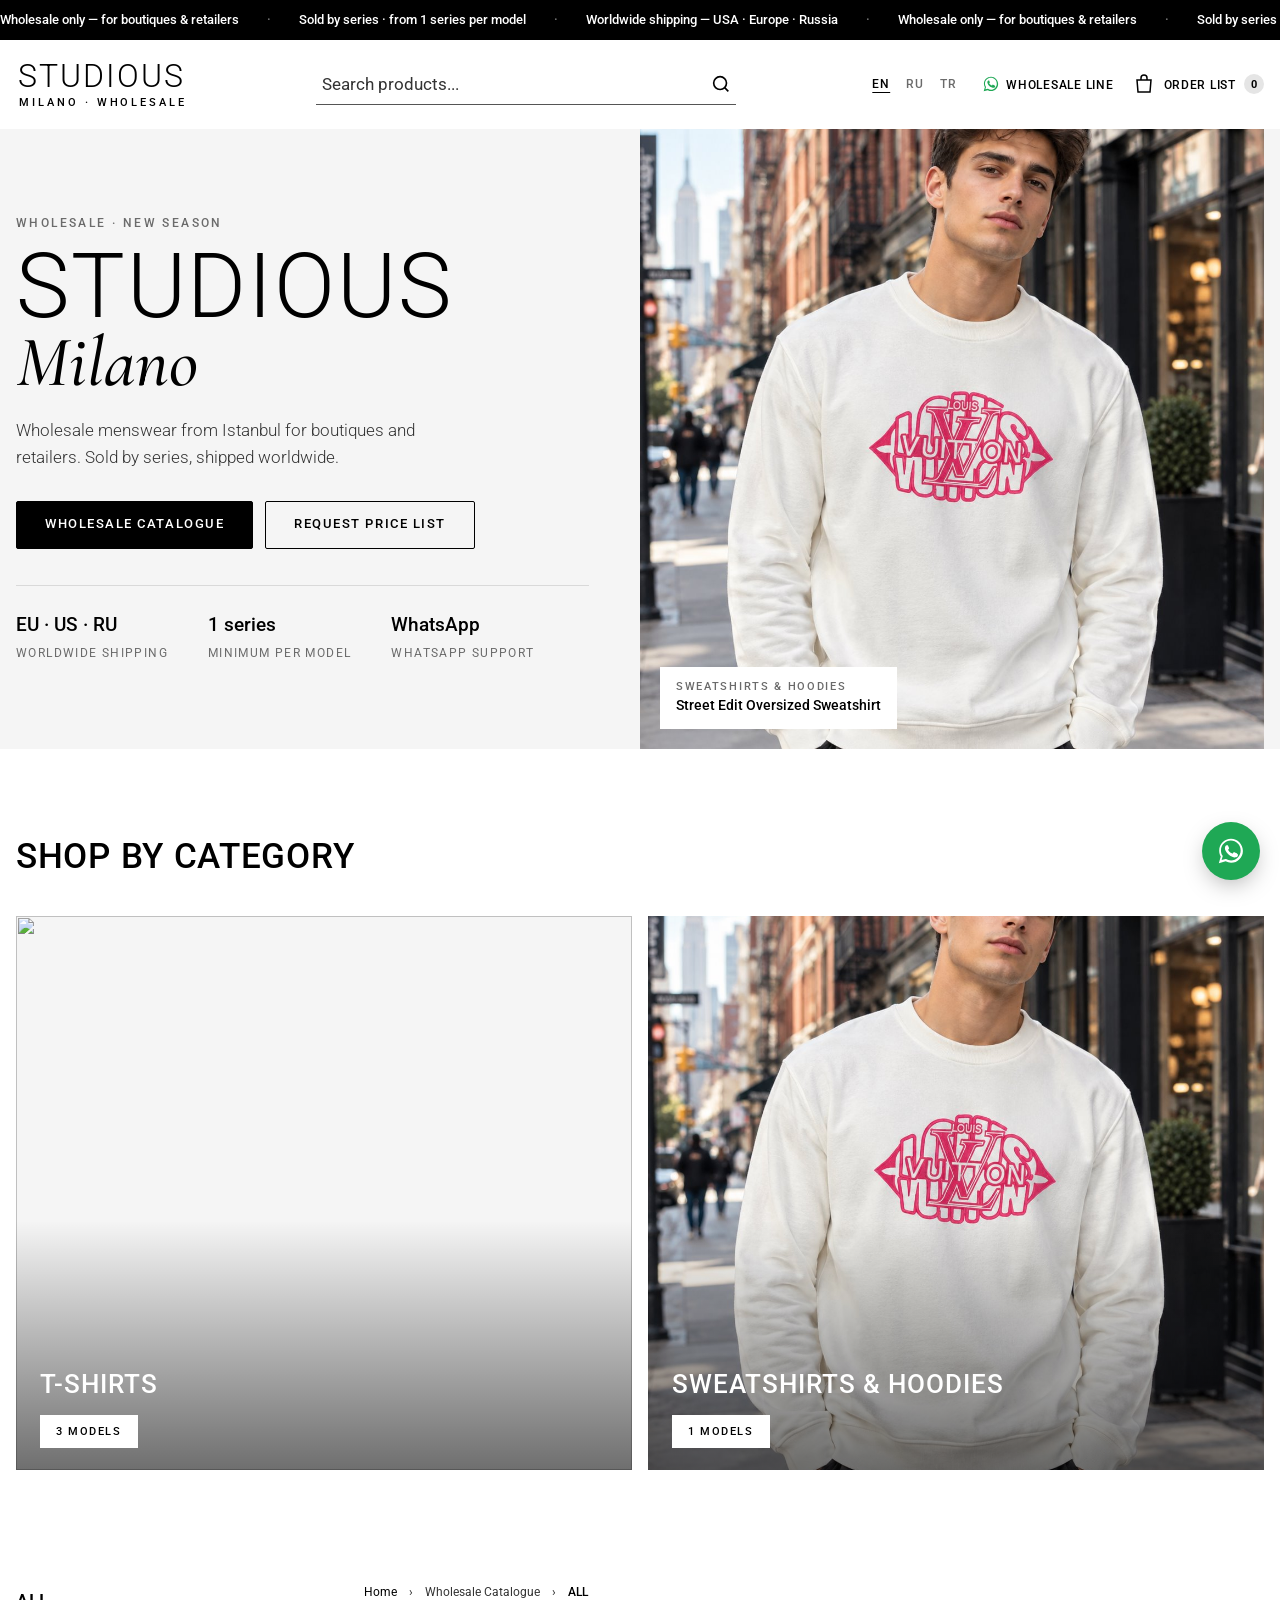
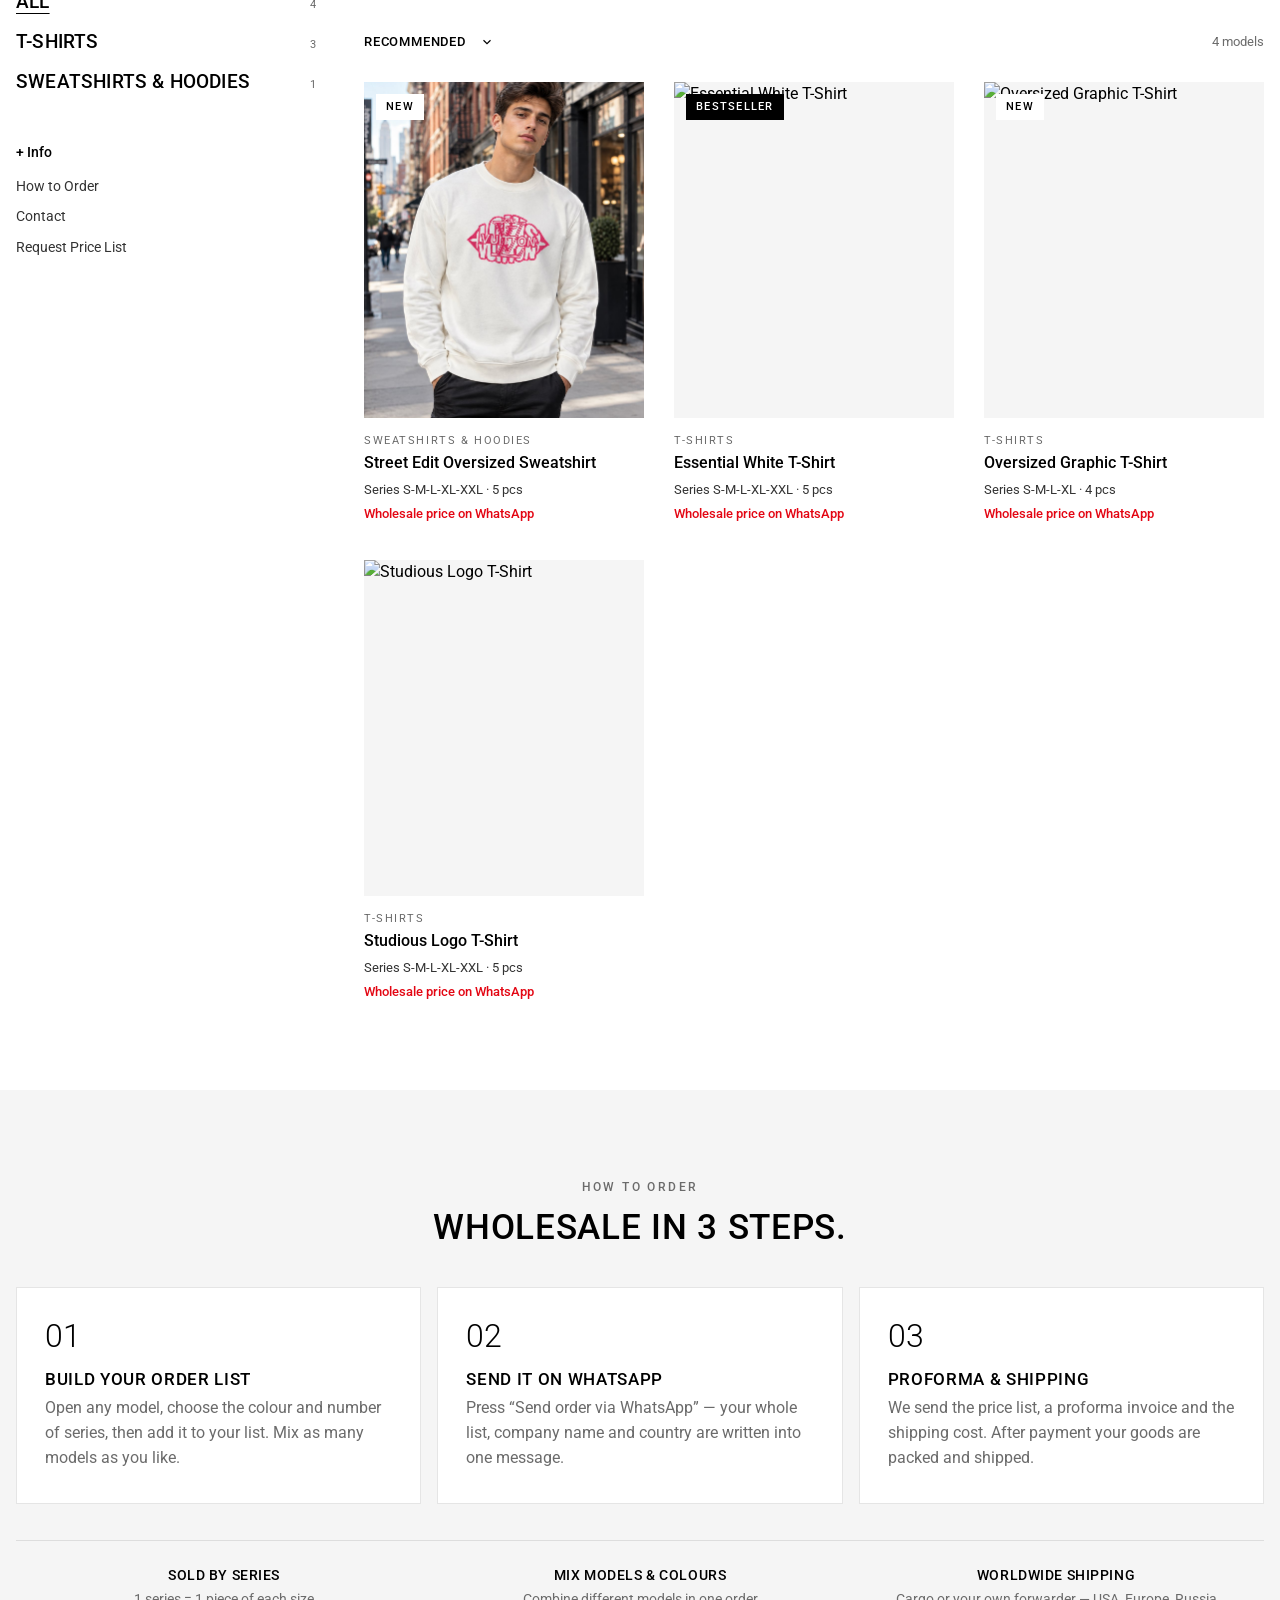
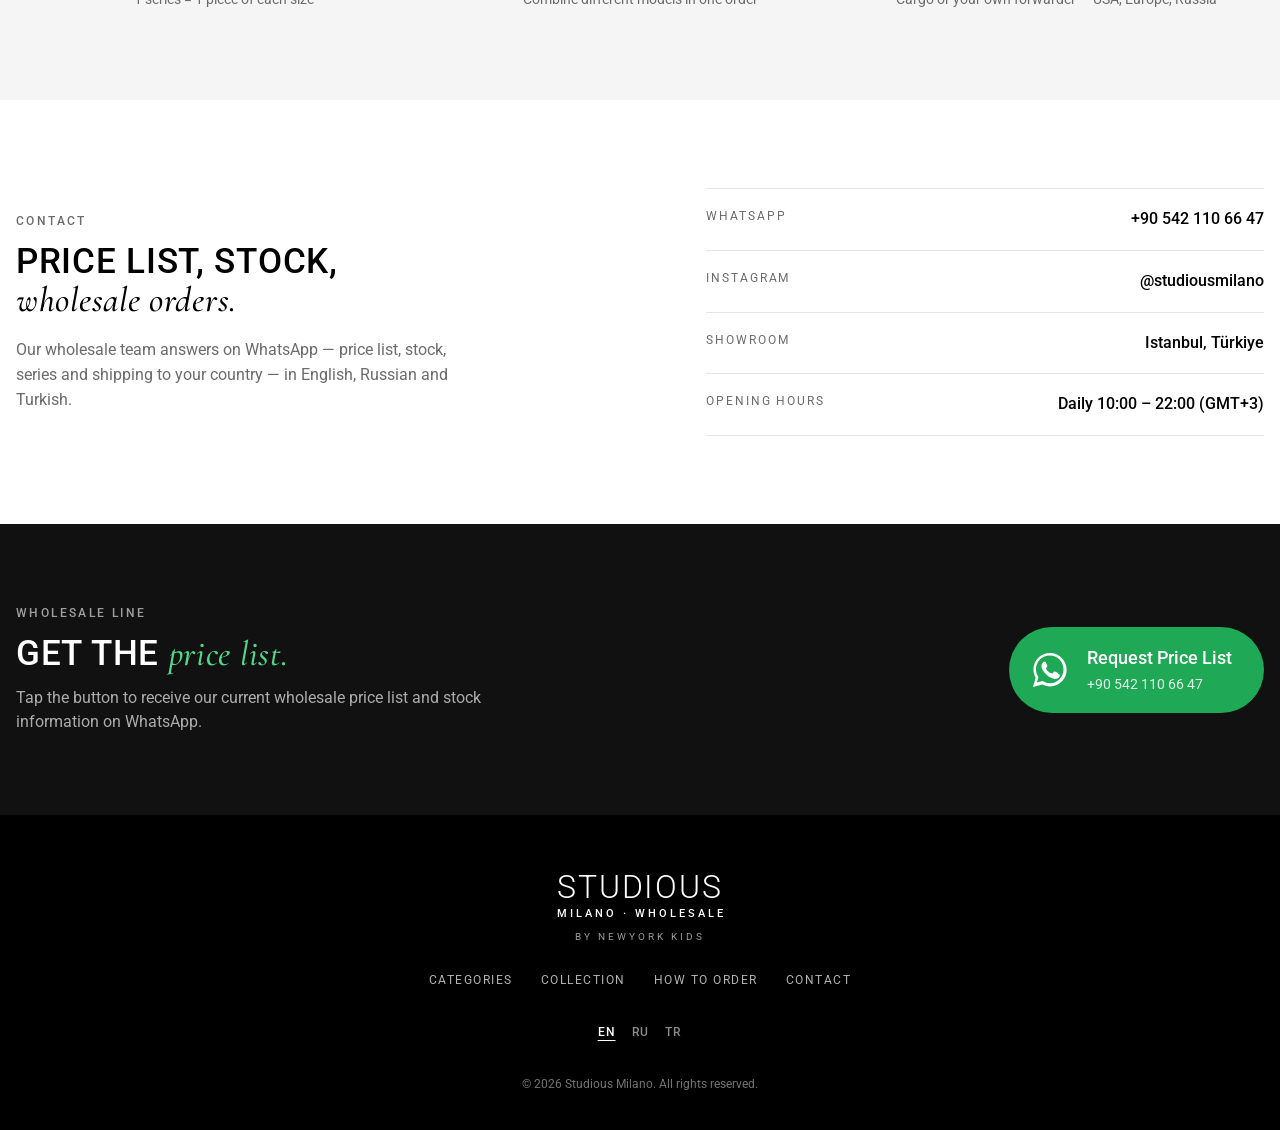
==== commit 6a2418c8: "Toptan satış düzeni + studiousmilano.com alan adı - Sateen Toptan örneğine göre sade beyaz katalog: " ====
--- a/index.html
+++ b/index.html
@@ -3,56 +3,58 @@
 <head>
 <meta charset="utf-8">
 <meta name="viewport" content="width=device-width, initial-scale=1">
-<title>Studious Milano | Men's Fashion — New Season</title>
-<meta name="description" content="Studious Milano by NewYork Kids. Luxury menswear for a new generation. Worldwide shipping, easy ordering via WhatsApp.">
+<title>Studious Milano | Wholesale Menswear — New Season</title>
+<meta name="description" content="Studious Milano by NewYork Kids. Wholesale menswear from Istanbul for boutiques and retailers. Sold by series, worldwide shipping.">
 <meta property="og:type" content="website">
 <meta property="og:site_name" content="Studious Milano">
-<meta property="og:title" content="Studious Milano — Luxury Menswear">
-<meta property="og:description" content="New season collection. Worldwide shipping · Order via WhatsApp.">
+<meta property="og:title" content="Studious Milano — Wholesale Menswear">
+<meta property="og:description" content="Wholesale for boutiques & retailers. Sold by series · Worldwide shipping · Orders via WhatsApp.">
 <meta property="og:image" content="assets/urunler/beyaz-sweat-model.jpg">
 <meta name="twitter:card" content="summary_large_image">
-<meta name="theme-color" content="#111010">
+<meta name="theme-color" content="#000000">
 <link rel="preconnect" href="https://fonts.googleapis.com">
 <link rel="preconnect" href="https://fonts.gstatic.com" crossorigin>
 <link rel="preconnect" href="https://images.unsplash.com">
-<link href="https://fonts.googleapis.com/css2?family=Cormorant+Garamond:ital,wght@1,500;1,600&family=Outfit:wght@300;400;500;600;700;800&display=swap" rel="stylesheet">
-<link rel="icon" href="data:image/svg+xml,%3Csvg xmlns=%27http://www.w3.org/2000/svg%27 viewBox=%270 0 32 32%27%3E%3Crect width=%2732%27 height=%2732%27 rx=%276%27 fill=%27%23111010%27/%3E%3Ctext x=%2716%27 y=%2723%27 font-family=%27Arial%27 font-weight=%27800%27 font-size=%2720%27 fill=%27%23f4efe8%27 text-anchor=%27middle%27%3ES%3C/text%3E%3C/svg%3E">
-<link rel="stylesheet" href="styles.css?v=3">
+<link href="https://fonts.googleapis.com/css2?family=Roboto:wght@300;400;500;700&family=Cormorant+Garamond:ital,wght@1,500&display=swap" rel="stylesheet">
+<link rel="icon" href="data:image/svg+xml,%3Csvg xmlns=%27http://www.w3.org/2000/svg%27 viewBox=%270 0 32 32%27%3E%3Crect width=%2732%27 height=%2732%27 rx=%276%27 fill=%27%23000%27/%3E%3Ctext x=%2716%27 y=%2723%27 font-family=%27Arial%27 font-weight=%27800%27 font-size=%2720%27 fill=%27%23fff%27 text-anchor=%27middle%27%3ES%3C/text%3E%3C/svg%3E">
+<link rel="stylesheet" href="styles.css?v=5">
 </head>
 <body>
 
 <div class="topbar">
   <div class="topbar-track">
-    <span data-i18n="top.1"></span><i>✦</i>
-    <span data-i18n="top.2"></span><i>✦</i>
-    <span data-i18n="top.3"></span><i>✦</i>
-    <span data-i18n="top.1"></span><i>✦</i>
-    <span data-i18n="top.2"></span><i>✦</i>
-    <span data-i18n="top.3"></span><i>✦</i>
+    <span data-i18n="top.1"></span><i>·</i>
+    <span data-i18n="top.3"></span><i>·</i>
+    <span data-i18n="top.2"></span><i>·</i>
+    <span data-i18n="top.1"></span><i>·</i>
+    <span data-i18n="top.3"></span><i>·</i>
+    <span data-i18n="top.2"></span><i>·</i>
   </div>
 </div>
 
 <header class="header" id="header">
   <div class="container nav">
+    <button class="burger" id="burger" data-i18n-aria="aria.menu" aria-expanded="false" aria-controls="side">
+      <span></span><span></span><span></span>
+    </button>
     <a href="#top" class="logo" data-i18n-aria="aria.home">
       <span class="logo-main">STUDIOUS</span>
-      <span class="logo-sub"><b></b>MILANO<b></b></span>
+      <span class="logo-sub" data-i18n="logo.sub"></span>
     </a>
-    <nav class="menu" id="menu">
-      <a href="#kategoriler" data-i18n="nav.cats"></a>
-      <a href="#koleksiyon" data-i18n="nav.coll"></a>
-      <a href="#lookbook" data-i18n="nav.look"></a>
-      <a href="#siparis" data-i18n="nav.order"></a>
-      <a href="#iletisim" data-i18n="nav.contact"></a>
-    </nav>
+    <label class="search">
+      <input type="search" id="search" data-i18n-ph="coll.search" data-i18n-aria="coll.search">
+      <svg viewBox="0 0 24 24" aria-hidden="true"><circle cx="11" cy="11" r="7"/><path d="m20 20-4-4"/></svg>
+    </label>
     <div class="nav-actions">
       <div class="lang" id="lang" role="group" data-i18n-aria="aria.lang"></div>
-      <a class="btn btn-dark btn-sm wa-link" href="#" data-wa="wa.general">
+      <a class="nav-link wa-link" href="#" data-wa="wa.general">
         <svg class="ico" viewBox="0 0 32 32" aria-hidden="true"><use href="#wa-icon"/></svg>
         <span data-i18n="nav.wa"></span>
       </a>
-      <button class="burger" id="burger" data-i18n-aria="aria.menu" aria-expanded="false" aria-controls="menu">
-        <span></span><span></span>
+      <button type="button" class="cart-btn" id="cartBtn" aria-haspopup="dialog">
+        <svg viewBox="0 0 24 24" aria-hidden="true"><path d="M5 8h14l-1 12H6L5 8z"/><path d="M9 8V6a3 3 0 0 1 6 0v2"/></svg>
+        <span class="cart-btn-label" data-i18n="cart.btn"></span>
+        <b id="cartCount">0</b>
       </button>
     </div>
   </div>
@@ -60,115 +62,79 @@
 
 <main id="top">
 
-<!-- HERO -->
-<section class="hero" id="hero" aria-roledescription="carousel" data-i18n-aria="aria.featured">
-  <div class="hero-text">
-    <div class="hero-slides-text" id="heroText"></div>
-    <ul class="hero-meta">
-      <li><strong>EU · US · RU</strong><span data-i18n="hero.m1"></span></li>
-      <li><strong data-i18n="hero.m2v"></strong><span data-i18n="hero.m2"></span></li>
-      <li><strong>24/7</strong><span data-i18n="hero.m3"></span></li>
-    </ul>
-  </div>
-  <div class="hero-media" id="heroMedia">
-    <div class="hero-parallax" id="heroParallax"></div>
-    <div class="hero-shade"></div>
-    <div class="hero-card" id="heroCard"></div>
-    <div class="hero-nav">
-      <div class="hero-dots" id="heroDots"></div>
-      <div class="hero-arrows">
-        <button type="button" id="heroPrev" data-i18n-aria="aria.prev"><svg viewBox="0 0 24 24"><path d="M15 5l-7 7 7 7"/></svg></button>
-        <button type="button" id="heroNext" data-i18n-aria="aria.next"><svg viewBox="0 0 24 24"><path d="M9 5l7 7-7 7"/></svg></button>
-      </div>
-    </div>
-  </div>
-</section>
-
-<!-- BIG MARQUEE -->
-<div class="bigmarquee" aria-hidden="true">
-  <div class="bigmarquee-track">
-    <span>STUDIOUS</span><em>milano</em><span>NEW SEASON</span><em>street edit</em>
-    <span>STUDIOUS</span><em>milano</em><span>NEW SEASON</span><em>street edit</em>
-  </div>
-</div>
+<!-- BANNER -->
+<section class="banner">
+  <div class="container banner-inner">
+    <div class="banner-text">
+      <p class="eyebrow" id="bannerEyebrow"></p>
+      <h1 class="brand-title">STUDIOUS <em>Milano</em></h1>
+      <p class="lead" id="bannerText"></p>
+      <div class="banner-actions">
+        <a href="#koleksiyon" class="btn btn-dark" data-i18n="hero.cta2"></a>
+        <a href="#" class="btn btn-outline wa-link" data-wa="wa.float" data-i18n="cta.btn"></a>
+      </div>
+      <ul class="banner-meta">
+        <li><strong>EU · US · RU</strong><span data-i18n="hero.m1"></span></li>
+        <li><strong data-i18n="hero.m2v"></strong><span data-i18n="hero.m2"></span></li>
+        <li><strong>WhatsApp</strong><span data-i18n="hero.m3"></span></li>
+      </ul>
+    </div>
+    <button type="button" class="banner-media" id="bannerMedia"></button>
+  </div>
+</section>
 
 <!-- CATEGORIES -->
 <section class="section" id="kategoriler">
   <div class="container">
-    <div class="section-head split">
-      <div>
-        <p class="eyebrow" data-i18n="cats.eyebrow"></p>
-        <h2 data-i18n="cats.title"></h2>
-      </div>
-      <p class="muted" data-i18n="cats.text"></p>
+    <div class="section-head">
+      <h2 data-i18n="cats.title"></h2>
     </div>
     <div class="cats" id="cats"></div>
   </div>
 </section>
 
 <!-- CATALOG -->
-<section class="section section-stone" id="koleksiyon">
-  <div class="container">
-    <div class="section-head split">
-      <div>
-        <p class="eyebrow" data-i18n="coll.eyebrow"></p>
-        <h2 data-i18n="coll.title"></h2>
-      </div>
+<section class="section catalog" id="koleksiyon">
+  <div class="container catalog-inner">
+    <aside class="side" id="side">
+      <div class="side-head">
+        <span data-i18n="side.cats"></span>
+        <button type="button" class="side-close" id="sideClose" data-i18n-aria="m.close">
+          <svg viewBox="0 0 24 24"><path d="M6 6l12 12M18 6 6 18"/></svg>
+        </button>
+      </div>
+      <nav class="side-cats" id="sideCats" data-i18n-aria="filter.aria"></nav>
+      <div class="side-info">
+        <p class="side-title" data-i18n="side.info"></p>
+        <a href="#siparis" data-i18n="nav.order"></a>
+        <a href="#iletisim" data-i18n="nav.contact"></a>
+        <a href="#" class="wa-link" data-wa="wa.float" data-i18n="cta.btn"></a>
+      </div>
+    </aside>
+
+    <div class="catalog-main">
+      <nav class="crumbs" aria-label="Breadcrumb">
+        <a href="#top" data-i18n="crumb.home"></a><span>›</span>
+        <span data-i18n="coll.eyebrow"></span><span>›</span>
+        <b id="crumbCat"></b>
+      </nav>
       <div class="toolbar">
-        <label class="search">
-          <svg viewBox="0 0 24 24" aria-hidden="true"><circle cx="11" cy="11" r="7"/><path d="m20 20-4-4"/></svg>
-          <input type="search" id="search" data-i18n-ph="coll.search" data-i18n-aria="coll.search">
-        </label>
         <select id="sort" data-i18n-aria="coll.sort">
           <option value="default" data-i18n="sort.default"></option>
           <option value="price-asc" data-i18n="sort.pa"></option>
           <option value="price-desc" data-i18n="sort.pd"></option>
           <option value="new" data-i18n="sort.new"></option>
         </select>
-      </div>
-    </div>
-    <div class="chips" id="chips" role="tablist" data-i18n-aria="filter.aria"></div>
-    <div class="grid" id="grid" aria-live="polite"></div>
-    <p class="empty" id="empty" hidden><span data-i18n="empty.text"></span> <a href="#" class="wa-link" data-wa="wa.find" data-i18n="empty.link"></a></p>
-  </div>
-</section>
-
-<!-- BRAND -->
-<section class="brand">
-  <div class="brand-media"><img src="assets/hero.jpg" data-i18n-alt="brand.alt" loading="lazy"></div>
-  <div class="brand-text">
-    <p class="eyebrow">Studious Milano</p>
-    <h2 data-i18n-html="brand.title"></h2>
-    <p data-i18n="brand.text"></p>
-    <a href="#koleksiyon" class="btn btn-dark" data-i18n="brand.cta"></a>
-  </div>
-</section>
-
-<!-- LOOKBOOK -->
-<section class="section section-dark" id="lookbook">
-  <div class="container">
-    <div class="section-head split light">
-      <div>
-        <p class="eyebrow">Lookbook</p>
-        <h2 data-i18n="look.title"></h2>
-      </div>
-      <p data-i18n="look.text"></p>
-    </div>
-    <div class="look">
-      <figure class="look-a"><img src="assets/urunler/beyaz-sweat-model.jpg" data-i18n-alt="look.a1" loading="lazy" style="object-position:50% 25%"></figure>
-      <figure class="look-b"><img src="https://images.unsplash.com/photo-1552374196-1ab2a1c593e8?w=800&h=1000&fit=crop&q=80&auto=format" data-i18n-alt="look.a2" loading="lazy"></figure>
-      <blockquote class="look-q">
-        <p data-i18n-html="look.quote"></p>
-        <a href="#koleksiyon" class="btn btn-outline-light" data-i18n="look.cta"></a>
-      </blockquote>
-      <figure class="look-c"><img src="https://images.unsplash.com/photo-1488161628813-04466f872be2?w=800&h=1000&fit=crop&q=80&auto=format" data-i18n-alt="look.a3" loading="lazy"></figure>
-      <figure class="look-d"><img src="https://images.unsplash.com/photo-1516826957135-700dedea698c?w=800&h=1000&fit=crop&q=80&auto=format" data-i18n-alt="look.a4" loading="lazy"></figure>
+        <span class="count" id="count"></span>
+      </div>
+      <div class="grid" id="grid" aria-live="polite"></div>
+      <p class="empty" id="empty" hidden><span data-i18n="empty.text"></span> <a href="#" class="wa-link" data-wa="wa.find" data-i18n="empty.link"></a></p>
     </div>
   </div>
 </section>
 
 <!-- HOW TO ORDER -->
-<section class="section" id="siparis">
+<section class="section section-grey" id="siparis">
   <div class="container">
     <div class="section-head center">
       <p class="eyebrow" data-i18n="order.eyebrow"></p>
@@ -188,16 +154,12 @@
 </section>
 
 <!-- CONTACT -->
-<section class="section section-stone" id="iletisim">
+<section class="section" id="iletisim">
   <div class="container contact">
     <div class="contact-card">
       <p class="eyebrow" data-i18n="contact.eyebrow"></p>
       <h2 data-i18n-html="contact.title"></h2>
       <p class="muted" data-i18n="contact.text"></p>
-      <a href="#" class="btn btn-dark wa-link" data-wa="wa.info">
-        <svg class="ico" viewBox="0 0 32 32" aria-hidden="true"><use href="#wa-icon"/></svg>
-        <span data-i18n="contact.cta"></span>
-      </a>
     </div>
     <dl class="contact-list">
       <div><dt>WhatsApp</dt><dd><a href="#" class="wa-link wa-number" data-wa="wa.info"></a></dd></div>
@@ -232,13 +194,12 @@
   <div class="container footer-inner">
     <div class="logo logo-light">
       <span class="logo-main">STUDIOUS</span>
-      <span class="logo-sub"><b></b>MILANO<b></b></span>
+      <span class="logo-sub" data-i18n="logo.sub"></span>
       <span class="logo-by">BY NEWYORK KIDS</span>
     </div>
     <nav class="footer-links" data-i18n-aria="footer.aria">
       <a href="#kategoriler" data-i18n="nav.cats"></a>
       <a href="#koleksiyon" data-i18n="nav.coll"></a>
-      <a href="#lookbook" data-i18n="nav.look"></a>
       <a href="#siparis" data-i18n="nav.order"></a>
       <a href="#iletisim" data-i18n="nav.contact"></a>
     </nav>
@@ -255,44 +216,82 @@
       <svg viewBox="0 0 24 24"><path d="M6 6l12 12M18 6 6 18"/></svg>
     </button>
     <div class="modal-gallery">
+      <div class="modal-thumbs" id="mThumbs"></div>
       <div class="modal-main"><img id="mImg" alt=""></div>
-      <div class="modal-thumbs" id="mThumbs"></div>
     </div>
     <div class="modal-info">
-      <p class="eyebrow" id="mCat"></p>
+      <p class="m-cat" id="mCat"></p>
       <h3 id="mName"></h3>
+      <p class="m-price" id="mPrice"></p>
+      <p class="m-asorti-note" data-i18n="m.asorti"></p>
+      <table class="asorti" id="mAsorti"></table>
       <p class="m-code" id="mCode"></p>
-      <p class="m-price" id="mPrice"></p>
-      <p class="m-desc" id="mDesc"></p>
       <div class="opt">
         <span class="opt-label"><span data-i18n="m.color"></span>: <b id="mColorLabel"></b></span>
         <div class="opt-list" id="mColors"></div>
       </div>
       <div class="opt">
-        <span class="opt-label"><span data-i18n="m.size"></span>: <b id="mSizeLabel"></b></span>
-        <div class="opt-list" id="mSizes"></div>
-      </div>
-      <div class="opt">
         <span class="opt-label" data-i18n="m.qty"></span>
-        <div class="qty">
-          <button type="button" id="qMinus" data-i18n-aria="m.minus">−</button>
-          <output id="qVal">1</output>
-          <button type="button" id="qPlus" data-i18n-aria="m.plus">+</button>
+        <div class="qty-row">
+          <div class="qty">
+            <button type="button" id="qMinus" data-i18n-aria="m.minus">−</button>
+            <output id="qVal">1</output>
+            <button type="button" id="qPlus" data-i18n-aria="m.plus">+</button>
+          </div>
+          <span class="qty-pcs" id="qPcs"></span>
         </div>
       </div>
-      <p class="m-warn" id="mWarn" hidden data-i18n="m.warn"></p>
-      <button class="btn btn-wa btn-block" id="mOrder">
+      <button class="btn btn-dark btn-block" id="mAdd">
+        <span data-i18n="m.add"></span>
+      </button>
+      <button class="btn btn-wa-ghost btn-block" id="mOrder">
         <svg class="ico" viewBox="0 0 32 32" aria-hidden="true"><use href="#wa-icon"/></svg>
-        <span data-i18n="m.order"></span>
-      </button>
-      <ul class="m-perks">
-        <li data-i18n="m.p1"></li>
-        <li data-i18n="m.p2"></li>
-        <li data-i18n="m.p3"></li>
-      </ul>
+        <span data-i18n="m.waOne"></span>
+      </button>
+      <details class="m-details" open>
+        <summary data-i18n="m.details"></summary>
+        <p class="m-desc" id="mDesc"></p>
+        <ul class="m-perks">
+          <li data-i18n="m.p1"></li>
+          <li data-i18n="m.p2"></li>
+          <li data-i18n="m.p3"></li>
+        </ul>
+      </details>
     </div>
   </div>
 </div>
+
+<!-- ORDER LIST -->
+<div class="drawer" id="drawer" hidden>
+  <div class="modal-backdrop" data-dclose></div>
+  <div class="drawer-panel" role="dialog" aria-modal="true" aria-labelledby="dTitle">
+    <div class="drawer-head">
+      <h3 id="dTitle" data-i18n="cart.title"></h3>
+      <button class="modal-close" data-dclose data-i18n-aria="m.close">
+        <svg viewBox="0 0 24 24"><path d="M6 6l12 12M18 6 6 18"/></svg>
+      </button>
+    </div>
+    <ul class="drawer-list" id="dList"></ul>
+    <p class="drawer-empty" id="dEmpty" data-i18n="cart.empty"></p>
+    <div class="drawer-foot" id="dFoot">
+      <p class="drawer-total"><span data-i18n="cart.total"></span><b id="dTotal"></b></p>
+      <label class="field"><span data-i18n="cart.company"></span><input id="dCompany" autocomplete="organization"></label>
+      <label class="field"><span data-i18n="cart.country"></span><input id="dCountry" autocomplete="country-name"></label>
+      <button class="btn btn-wa btn-block" id="dSend">
+        <svg class="ico" viewBox="0 0 32 32" aria-hidden="true"><use href="#wa-icon"/></svg>
+        <span data-i18n="cart.send"></span>
+      </button>
+      <button type="button" class="link-btn" id="dClear" data-i18n="cart.clear"></button>
+    </div>
+  </div>
+</div>
+
+<div class="toast" id="toast" role="status" aria-live="polite" hidden>
+  <span data-i18n="cart.added"></span>
+  <button type="button" id="toastView" data-i18n="cart.view"></button>
+</div>
+
+<div class="side-backdrop" id="sideBackdrop" hidden></div>
 
 <a href="#" class="wa-float wa-link" data-wa="wa.float" aria-label="WhatsApp">
   <svg viewBox="0 0 32 32" aria-hidden="true"><use href="#wa-icon"/></svg>
@@ -302,8 +301,8 @@
   <symbol id="wa-icon" viewBox="0 0 32 32"><path fill="currentColor" d="M16 3C9 3 3.4 8.6 3.4 15.6c0 2.2.6 4.4 1.7 6.3L3 29l7.3-2c1.8 1 3.8 1.5 5.8 1.5 7 0 12.6-5.6 12.6-12.6S23 3 16 3zm0 23.1c-1.9 0-3.7-.5-5.3-1.5l-.4-.2-4.3 1.1 1.2-4.2-.3-.4c-1.1-1.7-1.6-3.6-1.6-5.5 0-5.8 4.7-10.5 10.5-10.5s10.5 4.7 10.5 10.5S21.8 26.1 16 26.1zm5.8-7.9c-.3-.2-1.9-.9-2.2-1-.3-.1-.5-.2-.7.2-.2.3-.8 1-1 1.2-.2.2-.4.2-.7.1-.3-.2-1.3-.5-2.5-1.6-.9-.8-1.6-1.8-1.7-2.1-.2-.3 0-.5.1-.6l.5-.6c.2-.2.2-.3.3-.5.1-.2.1-.4 0-.6l-1-2.4c-.3-.6-.5-.5-.7-.5h-.6c-.2 0-.6.1-.9.4-.3.3-1.2 1.2-1.2 2.9s1.2 3.4 1.4 3.6c.2.2 2.4 3.7 5.9 5.2.8.4 1.5.6 2 .7.8.3 1.6.2 2.2.1.7-.1 1.9-.8 2.2-1.5.3-.7.3-1.4.2-1.5-.1-.1-.3-.2-.6-.4z"/></symbol>
 </svg>
 
-<script src="i18n.js?v=3"></script>
-<script src="products.js?v=3"></script>
-<script src="script.js?v=3"></script>
+<script src="i18n.js?v=5"></script>
+<script src="products.js?v=5"></script>
+<script src="script.js?v=5"></script>
 </body>
 </html>
--- a/styles.css
+++ b/styles.css
@@ -1,28 +1,27 @@
 :root {
-  --bg: #f4efe8;
-  --stone: #ebe4da;
-  --ink: #111010;
-  --ink-2: #1c1a18;
-  --muted: #71695f;
-  --gold: #b08d57;
-  --gold-2: #d6bb8e;
-  --line: rgba(17, 16, 16, .12);
+  --bg: #ffffff;
+  --grey: #f5f5f5;
+  --ink: #000000;
+  --ink-2: #111111;
+  --muted: #6b6b6b;
+  --line: #e5e5e5;
+  --red: #e30613;
   --wa: #1fa855;
-  --radius: 14px;
-  --display: "Outfit", system-ui, -apple-system, "Segoe UI", sans-serif;
+  --radius: 2px;
+  --display: "Roboto", system-ui, -apple-system, "Segoe UI", Arial, sans-serif;
   --serif: "Cormorant Garamond", Georgia, serif;
   --ease: cubic-bezier(.2, .7, .2, 1);
 }
 
 *, *::before, *::after { box-sizing: border-box; }
-html { scroll-behavior: smooth; scroll-padding-top: 84px; }
+html { scroll-behavior: smooth; scroll-padding-top: 96px; }
 body {
   margin: 0;
   font-family: var(--display);
   font-weight: 400;
   color: var(--ink);
   background: var(--bg);
-  line-height: 1.6;
+  line-height: 1.55;
   -webkit-font-smoothing: antialiased;
   overflow-x: hidden;
 }
@@ -30,435 +29,352 @@
 img { max-width: 100%; display: block; }
 a { color: inherit; text-decoration: none; }
 button { font: inherit; color: inherit; }
-h1, h2, h3 { margin: 0; line-height: 1.02; letter-spacing: -.02em; }
-h2 { font-weight: 700; font-size: clamp(2.2rem, 5vw, 3.8rem); text-transform: uppercase; }
-em { font-family: var(--serif); font-style: italic; font-weight: 500; text-transform: none; letter-spacing: 0; }
+h1, h2, h3 { margin: 0; line-height: 1.1; }
+h2 { font-weight: 500; font-size: clamp(1.5rem, 3vw, 2.2rem); text-transform: uppercase; letter-spacing: .02em; }
+em { font-family: var(--serif); font-style: italic; font-weight: 500; text-transform: none; }
 p { margin: 0 0 1em; }
-:focus-visible { outline: 2px solid var(--gold); outline-offset: 3px; }
-
-.container { width: min(1240px, 100% - 32px); margin-inline: auto; }
-.section { padding: clamp(72px, 10vw, 128px) 0; }
-.section-stone { background: var(--stone); }
-.section-dark { background: var(--ink); color: var(--bg); }
+:focus-visible { outline: 2px solid var(--ink); outline-offset: 2px; }
+[hidden] { display: none !important; }
+
+.container { width: min(1480px, 100% - 32px); margin-inline: auto; }
+.section { padding: clamp(48px, 7vw, 88px) 0; }
+.section-grey { background: var(--grey); }
 .muted { color: var(--muted); }
-
-.eyebrow {
-  font-size: .72rem; font-weight: 600;
-  letter-spacing: .3em; text-transform: uppercase;
-  color: var(--gold); margin-bottom: .9rem;
-}
-
-.section-head { margin-bottom: clamp(32px, 5vw, 56px); }
-.section-head.split { display: flex; align-items: flex-end; justify-content: space-between; gap: 24px 48px; flex-wrap: wrap; }
-.section-head.split > p { max-width: 380px; margin: 0; }
+.eyebrow { font-size: .75rem; font-weight: 500; letter-spacing: .2em; text-transform: uppercase; color: var(--muted); margin-bottom: .7rem; }
+.section-head { margin-bottom: clamp(24px, 4vw, 40px); }
 .section-head.center { text-align: center; }
-.section-head.light > p { color: rgba(244, 239, 232, .62); }
 
 /* Buttons */
 .btn {
   display: inline-flex; align-items: center; justify-content: center; gap: 10px;
-  padding: 16px 28px;
-  font: 600 .74rem/1 var(--display);
-  letter-spacing: .18em; text-transform: uppercase;
-  border: 1px solid transparent; border-radius: 999px;
-  cursor: pointer;
-  transition: background .3s, color .3s, border-color .3s, transform .3s var(--ease);
-}
-.btn:hover { transform: translateY(-2px); }
-.btn-sm { padding: 12px 20px; }
+  padding: 15px 28px; min-height: 48px;
+  font: 500 .8rem/1 var(--display); letter-spacing: .12em; text-transform: uppercase;
+  border: 1px solid var(--ink); border-radius: var(--radius); cursor: pointer;
+  transition: background .2s, color .2s, border-color .2s;
+}
 .btn-block { width: 100%; }
-.btn-dark { background: var(--ink); color: var(--bg); }
-.btn-dark:hover { background: var(--gold); }
-.btn-light { background: var(--bg); color: var(--ink); }
-.btn-light:hover { background: var(--gold-2); }
-.btn-outline-light { border-color: rgba(244, 239, 232, .4); color: var(--bg); }
-.btn-outline-light:hover { background: var(--bg); color: var(--ink); }
-.btn-wa { background: var(--wa); color: #fff; padding: 18px 28px; font-size: .78rem; }
-.btn-wa:hover { background: #178a45; }
+.btn-dark { background: var(--ink); color: #fff; }
+.btn-dark:hover { background: #333; border-color: #333; }
+.btn-outline { background: transparent; color: var(--ink); }
+.btn-outline:hover { background: var(--ink); color: #fff; }
+.btn-wa { background: var(--wa); border-color: var(--wa); color: #fff; }
+.btn-wa:hover { background: #178a45; border-color: #178a45; }
+.btn-wa-ghost { background: #fff; border-color: var(--line); color: var(--ink); }
+.btn-wa-ghost .ico { color: var(--wa); }
+.btn-wa-ghost:hover { border-color: var(--wa); }
 .ico { width: 18px; height: 18px; flex: none; }
-
-/* Top announcement bar */
-.topbar { background: var(--ink); color: var(--bg); overflow: hidden; font-size: .7rem; letter-spacing: .22em; text-transform: uppercase; }
-.topbar-track { display: flex; gap: 28px; width: max-content; padding: 9px 0; animation: marquee 38s linear infinite; }
-.topbar i { color: var(--gold); font-style: normal; }
+.link-btn { border: 0; background: none; padding: 8px; font-size: .8rem; color: var(--muted); text-decoration: underline; cursor: pointer; }
+.link-btn:hover { color: var(--ink); }
+
+/* Top bar */
+.topbar { background: var(--ink); color: #fff; overflow: hidden; font-size: .82rem; font-weight: 500; }
+.topbar-track { display: flex; gap: 28px; width: max-content; padding: 10px 0; animation: marquee 40s linear infinite; }
+.topbar i { font-style: normal; opacity: .5; }
 @keyframes marquee { to { transform: translateX(-50%); } }
 
 /* Header */
-.header {
-  position: sticky; top: 0; z-index: 50;
-  background: rgba(244, 239, 232, .86);
-  backdrop-filter: saturate(1.4) blur(14px);
-  -webkit-backdrop-filter: saturate(1.4) blur(14px);
-  border-bottom: 1px solid transparent;
-  transition: border-color .3s;
-}
+.header { position: sticky; top: 0; z-index: 50; background: #fff; border-bottom: 1px solid transparent; transition: border-color .3s; }
 .header.scrolled { border-bottom-color: var(--line); }
-.nav { display: flex; align-items: center; justify-content: space-between; gap: 24px; height: 72px; }
-
+.nav { display: grid; grid-template-columns: auto minmax(0, 1fr) auto; align-items: center; gap: 32px; height: 88px; }
 .logo { display: inline-flex; flex-direction: column; align-items: center; line-height: 1; }
-.logo-main { font-weight: 800; font-size: 1.45rem; letter-spacing: .01em; }
-.logo-sub { display: flex; align-items: center; gap: 6px; margin-top: 4px; font-weight: 600; font-size: .56rem; letter-spacing: .5em; padding-left: .5em; }
-.logo-sub b { width: 12px; height: 1.5px; background: currentColor; }
-.logo-by { margin-top: 12px; font-size: .6rem; letter-spacing: .3em; color: var(--gold-2); }
-
-.menu { display: flex; gap: 32px; }
-.menu a { position: relative; font-size: .8rem; font-weight: 500; letter-spacing: .08em; text-transform: uppercase; }
-.menu a::after { content: ""; position: absolute; left: 0; right: 0; bottom: -6px; height: 1px; background: currentColor; transform: scaleX(0); transform-origin: right; transition: transform .35s var(--ease); }
-.menu a:hover::after { transform: scaleX(1); transform-origin: left; }
-.nav-actions { display: flex; align-items: center; gap: 12px; }
-.lang { display: flex; padding: 3px; border: 1px solid var(--line); border-radius: 999px; }
-.lang button { border: 0; background: none; padding: 7px 10px; border-radius: 999px; font-size: .7rem; font-weight: 600; letter-spacing: .12em; cursor: pointer; color: var(--muted); transition: background .25s, color .25s; }
+.logo-main { font-weight: 300; font-size: 2rem; letter-spacing: .06em; }
+.logo-sub { margin-top: 6px; font-weight: 500; font-size: .66rem; letter-spacing: .28em; padding-left: .28em; }
+.logo-by { margin-top: 12px; font-size: .62rem; letter-spacing: .3em; opacity: .6; }
+
+.search { justify-self: center; width: min(420px, 100%); display: flex; align-items: center; gap: 10px; border-bottom: 1px solid #555; padding: 6px 4px; }
+.search input { flex: 1; min-width: 0; border: 0; outline: 0; background: none; font: inherit; font-size: 1.05rem; color: var(--ink); }
+.search input::placeholder { color: #333; }
+.search svg { width: 22px; height: 22px; fill: none; stroke: var(--ink); stroke-width: 1.8; flex: none; }
+
+.nav-actions { display: flex; align-items: center; gap: 18px; }
+.nav-link { display: inline-flex; align-items: center; gap: 6px; font-size: .78rem; font-weight: 500; letter-spacing: .06em; text-transform: uppercase; }
+.nav-link .ico { color: var(--wa); }
+.nav-link:hover { text-decoration: underline; }
+.lang { display: flex; gap: 2px; }
+.lang button { border: 0; background: none; padding: 6px 7px; font-size: .74rem; font-weight: 500; letter-spacing: .08em; cursor: pointer; color: var(--muted); }
 .lang button:hover { color: var(--ink); }
-.lang button.active { background: var(--ink); color: var(--bg); }
-.lang-footer { border-color: rgba(244, 239, 232, .2); }
-.lang-footer button { color: rgba(244, 239, 232, .6); }
-.lang-footer button:hover { color: #fff; }
-.lang-footer button.active { background: var(--bg); color: var(--ink); }
-
-.burger { display: none; width: 44px; height: 44px; border: 0; background: none; cursor: pointer; position: relative; }
-.burger span { position: absolute; left: 11px; right: 11px; height: 1.5px; background: var(--ink); transition: transform .3s, top .3s; }
-.burger span:first-child { top: 17px; }
-.burger span:last-child { top: 25px; }
-.burger.open span:first-child { top: 21px; transform: rotate(45deg); }
-.burger.open span:last-child { top: 21px; transform: rotate(-45deg); }
-
-/* Hero slider */
-.hero { display: grid; grid-template-columns: minmax(0, 1fr) minmax(0, 1.15fr); height: calc(100svh - 106px); min-height: 640px; max-height: 1000px; background: var(--ink); color: var(--bg); overflow: hidden; }
-.hero-text { display: flex; flex-direction: column; justify-content: center; padding: clamp(40px, 6vw, 88px) clamp(16px, 5vw, 80px); }
-.hero-slides-text { display: grid; }
-.hs { grid-area: 1 / 1; visibility: hidden; transition: visibility 0s .6s; }
-.hs.active { visibility: visible; transition-delay: 0s; }
-.brand-title { margin: 0 0 24px; font-weight: 800; line-height: .95; letter-spacing: -.035em; font-size: clamp(3.4rem, min(7.4vw, 11vh), 7rem); text-transform: uppercase; }
-.brand-title em { display: inline-block; color: var(--gold-2); font-size: .82em; letter-spacing: .01em; line-height: 1; padding-left: .08em; }
-.line { display: block; overflow: hidden; padding-bottom: .08em; }
-.line > span { display: block; transform: translateY(110%); transition: transform .6s var(--ease); }
-.hs.active .line > span { transform: none; transition-duration: 1s; }
-.hs.active .line:nth-child(2) > span { transition-delay: .09s; }
-.hs.active .line:nth-child(3) > span { transition-delay: .18s; }
-.hs .fade { opacity: 0; transform: translateY(16px); transition: opacity .4s, transform .8s var(--ease); }
-.hs.active .fade { opacity: 1; transform: none; transition-delay: .35s; }
-.hs.active .fade.d2 { transition-delay: .48s; }
-.lead { max-width: 440px; font-size: 1.05rem; font-weight: 300; color: rgba(244, 239, 232, .72); margin-bottom: 34px; }
-.hero-actions { display: flex; flex-wrap: wrap; gap: 12px; }
-.hero-meta { list-style: none; display: flex; gap: clamp(20px, 4vw, 48px); padding: 24px 0 0; margin: clamp(24px, 5vh, 48px) 0 0; border-top: 1px solid rgba(244, 239, 232, .14); }
-.hero-meta strong { display: block; font-size: 1.5rem; font-weight: 700; }
-.hero-meta span { font-size: .72rem; letter-spacing: .14em; text-transform: uppercase; color: rgba(244, 239, 232, .55); }
-
-.hero-media { position: relative; overflow: hidden; background: #1a1816; touch-action: pan-y; }
-.hero-parallax { position: absolute; inset: -3%; transition: transform .9s var(--ease); transform: translate3d(var(--px, 0), var(--py, 0), 0); }
-.slide { position: absolute; inset: 0; opacity: 0; transition: opacity 1.3s var(--ease); }
-.slide.active { opacity: 1; z-index: 1; }
-.slide img { width: 100%; height: 100%; object-fit: cover; transform: scale(1.14); }
-.slide.active img { animation: kenburns 9s linear forwards; }
-@keyframes kenburns { from { transform: scale(1.14) translate(1.5%, 1%); } to { transform: scale(1.02) translate(0, 0); } }
-.hero-shade { position: absolute; inset: 0; z-index: 2; pointer-events: none; background: linear-gradient(to top, rgba(17, 16, 16, .6), transparent 38%), linear-gradient(to right, rgba(17, 16, 16, .35), transparent 30%); }
-
-.hotspot { position: absolute; z-index: 3; width: 34px; height: 34px; margin: -17px 0 0 -17px; border: 0; padding: 0; border-radius: 50%; background: rgba(244, 239, 232, .28); backdrop-filter: blur(6px); cursor: pointer; opacity: 0; transform: scale(.4); transition: opacity .5s, transform .6s var(--ease); }
-.slide.active .hotspot { opacity: 1; transform: none; transition-delay: 1s; }
-.hotspot::before { content: ""; position: absolute; inset: 11px; border-radius: 50%; background: #fff; }
-.hotspot::after { content: ""; position: absolute; inset: 0; border-radius: 50%; border: 1.5px solid #fff; animation: pulse 2s infinite; }
-.hotspot span { position: absolute; left: 44px; top: 50%; transform: translateY(-50%); white-space: nowrap; padding: 8px 14px; border-radius: 999px; background: var(--bg); color: var(--ink); font-size: .74rem; font-weight: 600; opacity: 0; transition: opacity .3s; pointer-events: none; }
-.hotspot:hover span, .hotspot:focus-visible span { opacity: 1; }
-
-.hero-card {
-  position: absolute; z-index: 4; left: 24px; bottom: 88px;
-  display: flex; align-items: center; gap: 14px; padding: 10px 18px 10px 10px; max-width: calc(100% - 48px);
-  border-radius: 16px; background: rgba(244, 239, 232, .92); color: var(--ink);
-  backdrop-filter: blur(12px); -webkit-backdrop-filter: blur(12px);
-  box-shadow: 0 20px 50px -20px rgba(0, 0, 0, .6); cursor: pointer; text-align: left; border: 0;
-}
-.hero-card.in { animation: cardIn .8s var(--ease) both; }
-@keyframes cardIn { from { opacity: 0; transform: translateY(20px); } }
-.hero-card img { width: 56px; height: 70px; object-fit: cover; border-radius: 10px; flex: none; }
-.hero-card small { display: block; font-size: .62rem; letter-spacing: .18em; text-transform: uppercase; color: var(--gold); font-weight: 600; }
-.hero-card strong { display: block; font-size: .92rem; font-weight: 600; line-height: 1.25; margin: 2px 0; }
-.hero-card b { font-size: .9rem; }
-.hero-card b + i { margin-left: 10px; }
-.hero-card i { font-style: normal; font-size: .68rem; letter-spacing: .14em; text-transform: uppercase; border-bottom: 1px solid; }
-
-.hero-nav { position: absolute; z-index: 4; left: 24px; right: 100px; bottom: 24px; display: flex; align-items: center; gap: 24px; }
-.hero-dots { flex: 1; display: flex; gap: 10px; }
-.hero-dots button { flex: 1; border: 0; background: none; padding: 12px 0 0; cursor: pointer; text-align: left; color: rgba(244, 239, 232, .6); font-size: .66rem; letter-spacing: .18em; text-transform: uppercase; position: relative; }
-.hero-dots button::before, .hero-dots button::after { content: ""; position: absolute; left: 0; top: 0; height: 2px; border-radius: 2px; }
-.hero-dots button::before { right: 0; background: rgba(244, 239, 232, .25); }
-.hero-dots button::after { width: 0; background: #fff; }
-.hero-dots button.active { color: #fff; }
-.hero-dots button.active::after { animation: progress var(--dur, 7s) linear forwards; }
-.hero.paused .hero-dots button.active::after { animation-play-state: paused; }
-@keyframes progress { to { width: 100%; } }
-.hero-arrows { display: flex; gap: 8px; }
-.hero.single .hero-nav { display: none; }
-.hero.single .hero-card { bottom: 24px; }
-.hero.single .slide.active img { animation: kenburns 12s ease-in-out infinite alternate; }
-.hero-arrows button { width: 44px; height: 44px; border-radius: 50%; border: 1px solid rgba(244, 239, 232, .35); background: rgba(17, 16, 16, .25); backdrop-filter: blur(6px); cursor: pointer; display: grid; place-items: center; transition: background .25s; }
-.hero-arrows button:hover { background: var(--bg); }
-.hero-arrows svg { width: 18px; height: 18px; fill: none; stroke: #fff; stroke-width: 1.8; }
-.hero-arrows button:hover svg { stroke: var(--ink); }
-
-/* Big marquee */
-.bigmarquee { overflow: hidden; background: var(--bg); border-bottom: 1px solid var(--line); padding: clamp(18px, 3vw, 30px) 0; }
-.bigmarquee-track { display: flex; align-items: center; gap: clamp(24px, 4vw, 56px); width: max-content; animation: marquee 30s linear infinite; }
-.bigmarquee span { font-weight: 800; font-size: clamp(2.4rem, 6vw, 5rem); line-height: 1; letter-spacing: -.02em; color: var(--ink); }
-.bigmarquee em { font-size: clamp(2.2rem, 5.4vw, 4.6rem); line-height: 1; color: var(--gold); }
-
-/* Brand */
-.brand { display: grid; grid-template-columns: 1fr 1fr; background: var(--bg); }
-.brand-media { overflow: hidden; }
-.brand-media img { width: 100%; height: 100%; object-fit: cover; aspect-ratio: 1 / 1; transition: transform 1.2s var(--ease); }
-.brand-media:hover img { transform: scale(1.04); }
-.brand-text { display: flex; flex-direction: column; justify-content: center; align-items: flex-start; padding: clamp(48px, 7vw, 110px) clamp(16px, 7vw, 110px); }
-.brand-text h2 { margin-bottom: 24px; }
-.brand-text em { color: var(--gold); }
-.brand-text p { color: var(--muted); max-width: 460px; margin-bottom: 32px; }
+.lang button.active { color: var(--ink); text-decoration: underline; text-underline-offset: 4px; }
+.lang-footer button { color: rgba(255, 255, 255, .55); }
+.lang-footer button:hover, .lang-footer button.active { color: #fff; }
+
+.cart-btn { position: relative; display: inline-flex; align-items: center; gap: 8px; border: 0; background: none; padding: 6px 0; cursor: pointer; font-size: .78rem; font-weight: 500; letter-spacing: .06em; text-transform: uppercase; }
+.cart-btn svg { width: 24px; height: 24px; fill: none; stroke: var(--ink); stroke-width: 1.5; }
+.cart-btn b { min-width: 20px; height: 20px; padding: 0 5px; border-radius: 10px; background: var(--line); font-size: .7rem; font-weight: 700; display: grid; place-items: center; }
+.cart-btn.has b { background: var(--ink); color: #fff; }
+
+.burger { display: none; width: 40px; height: 40px; border: 0; background: none; cursor: pointer; position: relative; padding: 0; }
+.burger span { position: absolute; left: 9px; right: 9px; height: 1.5px; background: var(--ink); }
+.burger span:nth-child(1) { top: 13px; }
+.burger span:nth-child(2) { top: 19px; }
+.burger span:nth-child(3) { top: 25px; }
+
+/* Banner */
+.banner { background: var(--grey); }
+.banner-inner { display: grid; grid-template-columns: minmax(0, 1fr) minmax(0, 1fr); align-items: stretch; min-height: min(620px, 72svh); }
+.banner-text { display: flex; flex-direction: column; justify-content: center; padding: clamp(40px, 6vw, 80px) clamp(0px, 4vw, 64px) clamp(40px, 6vw, 80px) 0; }
+.brand-title { margin: 0 0 20px; font-weight: 300; font-size: clamp(3rem, 7vw, 6.2rem); line-height: .95; letter-spacing: .02em; }
+.brand-title em { display: block; font-size: .8em; letter-spacing: 0; }
+.lead { max-width: 460px; font-size: 1.08rem; font-weight: 300; color: #333; margin-bottom: 30px; }
+.banner-actions { display: flex; flex-wrap: wrap; gap: 12px; }
+.banner-meta { list-style: none; display: flex; flex-wrap: wrap; gap: 16px 40px; padding: 24px 0 0; margin: 36px 0 0; border-top: 1px solid #d9d9d9; }
+.banner-meta strong { display: block; font-size: 1.2rem; font-weight: 500; }
+.banner-meta span { font-size: .72rem; letter-spacing: .12em; text-transform: uppercase; color: var(--muted); }
+.banner-media { position: relative; border: 0; padding: 0; margin: 0; cursor: pointer; overflow: hidden; background: #ddd; min-height: 420px; }
+.banner-media img { position: absolute; inset: 0; width: 100%; height: 100%; object-fit: cover; transition: transform 1.2s var(--ease); }
+.banner-media:hover img { transform: scale(1.03); }
+.banner-tag { position: absolute; left: 20px; bottom: 20px; padding: 12px 16px; background: #fff; text-align: left; font-size: .9rem; font-weight: 500; }
+.banner-tag small { display: block; font-size: .66rem; letter-spacing: .16em; text-transform: uppercase; color: var(--muted); }
 
 /* Categories */
-.cats { display: grid; grid-template-columns: repeat(auto-fit, minmax(220px, 1fr)); gap: 16px; }
+.cats { display: grid; grid-template-columns: repeat(auto-fit, minmax(240px, 1fr)); gap: 16px; }
 .cats[data-n="1"], .cats[data-n="2"] { grid-template-columns: repeat(2, 1fr); }
-.cats[data-n="1"] .cat, .cats[data-n="2"] .cat { aspect-ratio: 4 / 3.4; }
-.cats[data-n="1"] .cat span, .cats[data-n="2"] .cat span { left: 28px; bottom: 26px; font-size: clamp(1.4rem, 2.6vw, 2.2rem); font-weight: 700; text-transform: uppercase; letter-spacing: -.01em; }
-.cats[data-n="1"] .cat small, .cats[data-n="2"] .cat small { font-size: .74rem; margin-top: 8px; }
-.cat {
-  position: relative; aspect-ratio: 3 / 4.2; overflow: hidden; border-radius: var(--radius);
-  border: 0; padding: 0; cursor: pointer; background: var(--stone); text-align: left;
-}
+.cat { position: relative; aspect-ratio: 4 / 5; overflow: hidden; border: 0; padding: 0; cursor: pointer; background: var(--grey); text-align: left; }
+.cats[data-n="1"] .cat, .cats[data-n="2"] .cat { aspect-ratio: 4 / 3.6; }
 .cat img { width: 100%; height: 100%; object-fit: cover; transition: transform .8s var(--ease); }
-.cat::after { content: ""; position: absolute; inset: 0; background: linear-gradient(to top, rgba(17, 16, 16, .78), rgba(17, 16, 16, 0) 55%); }
-.cat span { position: absolute; left: 14px; right: 14px; bottom: 14px; z-index: 1; color: #fff; font-weight: 600; font-size: .9rem; line-height: 1.2; }
-.cat small { display: block; font-weight: 400; font-size: .7rem; letter-spacing: .12em; text-transform: uppercase; opacity: .7; margin-top: 4px; }
-.cat:hover img { transform: scale(1.07); }
-
-/* Toolbar */
-.toolbar { display: flex; gap: 10px; flex-wrap: wrap; }
-.search { display: flex; align-items: center; gap: 8px; padding: 0 16px; height: 46px; border: 1px solid var(--line); border-radius: 999px; background: var(--bg); }
-.search svg { width: 18px; height: 18px; fill: none; stroke: var(--muted); stroke-width: 1.8; }
-.search input { border: 0; outline: 0; background: none; font: inherit; font-size: .9rem; width: 160px; color: var(--ink); }
-#sort { height: 46px; padding: 0 40px 0 18px; border: 1px solid var(--line); border-radius: 999px; background: var(--bg) url("data:image/svg+xml,%3Csvg xmlns='http://www.w3.org/2000/svg' viewBox='0 0 24 24' fill='none' stroke='%23111' stroke-width='2'%3E%3Cpath d='m6 9 6 6 6-6'/%3E%3C/svg%3E") no-repeat right 14px center / 14px; font: inherit; font-size: .88rem; color: var(--ink); appearance: none; cursor: pointer; }
-
-.chips { display: flex; gap: 8px; flex-wrap: wrap; margin-bottom: 32px; }
-.chip {
-  padding: 10px 18px; border-radius: 999px; border: 1px solid var(--line); background: transparent;
-  font-size: .8rem; font-weight: 500; cursor: pointer; transition: background .25s, color .25s, border-color .25s;
-}
-.chip:hover { border-color: var(--ink); }
-.chip.active { background: var(--ink); color: var(--bg); border-color: var(--ink); }
-.chip sup { font-size: .62rem; margin-left: 3px; opacity: .6; }
-
-/* Product grid */
-.grid { display: grid; grid-template-columns: repeat(4, 1fr); gap: 32px 18px; }
+.cat::after { content: ""; position: absolute; inset: 0; background: linear-gradient(to top, rgba(0, 0, 0, .55), transparent 45%); }
+.cat span { position: absolute; left: 24px; right: 24px; bottom: 22px; z-index: 1; color: #fff; font-weight: 500; font-size: clamp(1.1rem, 2vw, 1.6rem); text-transform: uppercase; letter-spacing: .04em; }
+.cat small { display: block; width: fit-content; margin-top: 10px; padding: 8px 16px; background: #fff; color: var(--ink); font-size: .7rem; letter-spacing: .14em; }
+.cat:hover img { transform: scale(1.04); }
+
+/* Catalog with sidebar */
+.catalog { padding-top: 24px; }
+.catalog-inner { display: grid; grid-template-columns: 300px minmax(0, 1fr); gap: 48px; align-items: start; }
+.side { position: sticky; top: 108px; }
+.side-head { display: none; }
+.side-cats { display: flex; flex-direction: column; margin-bottom: 40px; }
+.side-cats button { display: flex; align-items: baseline; justify-content: space-between; gap: 12px; border: 0; background: none; padding: 5px 0; text-align: left; cursor: pointer; font-size: 1.2rem; font-weight: 500; text-transform: uppercase; letter-spacing: .01em; }
+.side-cats button sup { font-size: .7rem; font-weight: 400; color: var(--muted); }
+.side-cats button:hover span, .side-cats button.active span { text-decoration: underline; text-underline-offset: 5px; }
+.side-info { display: flex; flex-direction: column; gap: 8px; font-size: .9rem; }
+.side-title { margin: 0 0 4px; font-weight: 500; }
+.side-title::before { content: "+ "; }
+.side-info a { color: #333; }
+.side-info a:hover { text-decoration: underline; }
+
+.crumbs { display: flex; flex-wrap: wrap; align-items: center; gap: 12px; font-size: .78rem; margin-bottom: 20px; }
+.crumbs span { color: #333; }
+.crumbs b { font-weight: 500; text-transform: uppercase; }
+.toolbar { display: flex; align-items: center; justify-content: space-between; gap: 16px; margin-bottom: 20px; }
+#sort { height: 40px; padding: 0 32px 0 0; border: 0; background: transparent url("data:image/svg+xml,%3Csvg xmlns='http://www.w3.org/2000/svg' viewBox='0 0 24 24' fill='none' stroke='%23000' stroke-width='2'%3E%3Cpath d='m6 9 6 6 6-6'/%3E%3C/svg%3E") no-repeat right 4px center / 14px; font: inherit; font-size: .82rem; font-weight: 500; letter-spacing: .06em; text-transform: uppercase; color: var(--ink); appearance: none; cursor: pointer; }
+.count { font-size: .82rem; color: var(--muted); }
+
+.grid { display: grid; grid-template-columns: repeat(3, 1fr); gap: 36px 30px; }
 .card { cursor: pointer; animation: fadeUp .6s var(--ease) both; }
-@keyframes fadeUp { from { opacity: 0; transform: translateY(18px); } }
-.card-media { position: relative; aspect-ratio: 4 / 5; border-radius: var(--radius); overflow: hidden; background: #ddd5ca; }
-.card-media img { position: absolute; inset: 0; width: 100%; height: 100%; object-fit: cover; transition: opacity .6s, transform .9s var(--ease); }
+@keyframes fadeUp { from { opacity: 0; transform: translateY(14px); } }
+.card-media { position: relative; aspect-ratio: 5 / 6; overflow: hidden; background: var(--grey); }
+.card-media img { position: absolute; inset: 0; width: 100%; height: 100%; object-fit: cover; transition: opacity .5s, transform .9s var(--ease); }
 .card-media img.alt { opacity: 0; }
-.card:hover .card-media img:first-child { transform: scale(1.05); }
+.card:hover .card-media img:first-child { transform: scale(1.03); }
 .card:hover .card-media img.alt { opacity: 1; }
-.badge { position: absolute; top: 12px; left: 12px; z-index: 1; padding: 6px 11px; border-radius: 999px; background: var(--bg); font-size: .64rem; font-weight: 600; letter-spacing: .14em; text-transform: uppercase; }
-.badge.sale { background: #b3382c; color: #fff; }
-.badge.hot { background: var(--ink); color: var(--bg); }
-.quick {
-  position: absolute; left: 12px; right: 12px; bottom: 12px; z-index: 1;
-  padding: 13px; border-radius: 999px; border: 0; background: rgba(244, 239, 232, .94);
-  font-size: .7rem; font-weight: 600; letter-spacing: .16em; text-transform: uppercase; cursor: pointer;
-  opacity: 0; transform: translateY(8px); transition: opacity .35s, transform .35s var(--ease);
-}
+.badge { position: absolute; top: 12px; left: 12px; z-index: 1; padding: 5px 10px; background: #fff; font-size: .66rem; font-weight: 500; letter-spacing: .12em; text-transform: uppercase; }
+.badge.sale { background: var(--red); color: #fff; }
+.badge.hot { background: var(--ink); color: #fff; }
+.quick { position: absolute; left: 0; right: 0; bottom: 0; z-index: 1; padding: 14px; border: 0; background: rgba(0, 0, 0, .86); color: #fff; font-size: .74rem; font-weight: 500; letter-spacing: .14em; text-transform: uppercase; cursor: pointer; opacity: 0; transform: translateY(100%); transition: opacity .3s, transform .3s var(--ease); }
 .card:hover .quick, .card:focus-within .quick { opacity: 1; transform: none; }
-.card-body { padding: 14px 4px 0; }
-.card-cat { font-size: .68rem; letter-spacing: .16em; text-transform: uppercase; color: var(--muted); margin-bottom: 4px; }
-.card-name { font-size: 1rem; font-weight: 500; line-height: 1.3; margin: 0 0 6px; letter-spacing: 0; }
-.price { font-weight: 700; font-size: 1rem; }
+.card-body { padding: 14px 0 0; }
+.card-cat { font-size: .7rem; letter-spacing: .14em; text-transform: uppercase; color: var(--muted); margin-bottom: 4px; }
+.card-name { font-size: 1rem; font-weight: 500; line-height: 1.3; margin: 0 0 6px; }
+.card-series { font-size: .8rem; color: #333; margin-bottom: 4px; }
+.card-ask { font-size: .82rem; font-weight: 500; color: var(--red); margin: 0; }
+.price { font-weight: 500; font-size: 1rem; }
 .price del { font-weight: 400; color: var(--muted); font-size: .85rem; margin-left: 8px; }
 .empty { text-align: center; padding: 40px 0; color: var(--muted); }
 .empty a { color: var(--ink); text-decoration: underline; }
 
-/* Lookbook */
-.look { display: grid; grid-template-columns: 1.2fr 1fr 1fr; grid-template-rows: auto auto; gap: 16px; }
-.look figure { margin: 0; overflow: hidden; border-radius: var(--radius); }
-.look img { width: 100%; height: 100%; object-fit: cover; transition: transform 1s var(--ease); }
-.look figure:hover img { transform: scale(1.05); }
-.look-a { grid-row: span 2; }
-.look-q { margin: 0; display: flex; flex-direction: column; justify-content: center; align-items: flex-start; gap: 24px; padding: clamp(20px, 3vw, 40px); border: 1px solid rgba(244, 239, 232, .14); border-radius: var(--radius); }
-.look-q p { margin: 0; font-size: clamp(1.4rem, 2.4vw, 2rem); font-weight: 300; line-height: 1.25; }
-.look-q em { color: var(--gold-2); }
-.look-b, .look-c, .look-d { aspect-ratio: 4 / 5; }
-
 /* Steps */
-.steps { list-style: none; padding: 0; margin: 0; display: grid; grid-template-columns: repeat(3, 1fr); gap: 18px; }
-.steps li { padding: 36px 30px; border: 1px solid var(--line); border-radius: var(--radius); background: #f8f5f0; transition: transform .4s var(--ease), box-shadow .4s; }
-.steps li:hover { transform: translateY(-4px); box-shadow: 0 20px 40px -24px rgba(17, 16, 16, .35); }
-.step-n { display: block; font-family: var(--serif); font-style: italic; font-size: 2.6rem; color: var(--gold); line-height: 1; margin-bottom: 22px; }
-.steps h3 { font-size: 1.2rem; font-weight: 600; margin-bottom: 10px; letter-spacing: 0; }
+.steps { list-style: none; padding: 0; margin: 0; display: grid; grid-template-columns: repeat(3, 1fr); gap: 16px; }
+.steps li { padding: 32px 28px; background: #fff; border: 1px solid var(--line); }
+.step-n { display: block; font-size: 2rem; font-weight: 300; line-height: 1; margin-bottom: 18px; }
+.steps h3 { font-size: 1.05rem; font-weight: 500; margin-bottom: 8px; text-transform: uppercase; letter-spacing: .04em; }
 .steps p { color: var(--muted); margin: 0; }
-.perks { display: grid; grid-template-columns: repeat(3, 1fr); margin-top: 40px; border-top: 1px solid var(--line); }
-.perks div { padding: 28px 12px 0; text-align: center; }
-.perks strong { display: block; font-weight: 600; }
+.perks { display: grid; grid-template-columns: repeat(3, 1fr); margin-top: 36px; border-top: 1px solid #ddd; }
+.perks div { padding: 24px 12px 0; text-align: center; }
+.perks strong { display: block; font-weight: 500; text-transform: uppercase; letter-spacing: .04em; font-size: .9rem; }
 .perks span { font-size: .88rem; color: var(--muted); }
 
 /* Contact */
 .contact { display: grid; grid-template-columns: 1.1fr 1fr; gap: clamp(32px, 6vw, 96px); align-items: center; }
-.contact-card h2 { margin-bottom: 20px; }
-.contact-card em { color: var(--gold); }
-.contact-card .muted { max-width: 420px; margin-bottom: 32px; }
+.contact-card h2 { margin-bottom: 18px; }
+.contact-card .muted { max-width: 440px; margin: 0; }
 .contact-list { margin: 0; display: grid; }
-.contact-list div { display: flex; justify-content: space-between; gap: 16px; padding: 22px 0; border-bottom: 1px solid var(--line); }
+.contact-list div { display: flex; justify-content: space-between; gap: 16px; padding: 18px 0; border-bottom: 1px solid var(--line); }
 .contact-list div:first-child { border-top: 1px solid var(--line); }
-.contact-list dt { font-size: .72rem; letter-spacing: .2em; text-transform: uppercase; color: var(--muted); }
+.contact-list dt { font-size: .74rem; letter-spacing: .16em; text-transform: uppercase; color: var(--muted); }
 .contact-list dd { margin: 0; font-weight: 500; text-align: right; }
-.contact-list a:hover { color: var(--gold); }
+.contact-list a:hover { text-decoration: underline; }
 
 /* WhatsApp CTA */
-.wa-cta { background: var(--ink-2); color: var(--bg); padding: clamp(56px, 8vw, 96px) 0; border-bottom: 1px solid rgba(244, 239, 232, .08); }
+.wa-cta { background: var(--ink-2); color: #fff; padding: clamp(48px, 7vw, 80px) 0; }
 .wa-cta-inner { display: flex; align-items: center; justify-content: space-between; gap: 32px 64px; flex-wrap: wrap; }
-.wa-cta h2 { margin-bottom: 14px; }
+.wa-cta .eyebrow { color: rgba(255, 255, 255, .6); }
+.wa-cta h2 { margin-bottom: 12px; }
 .wa-cta h2 em { color: #4fd88a; }
-.wa-cta-text { max-width: 480px; margin: 0; color: rgba(244, 239, 232, .65); }
-.wa-cta-btn {
-  position: relative; display: inline-flex; align-items: center; gap: 18px;
-  padding: 20px 36px 20px 22px; border-radius: 999px; background: var(--wa); color: #fff;
-  box-shadow: 0 20px 50px -18px rgba(31, 168, 85, .75); transition: transform .3s var(--ease), background .3s;
-}
-.wa-cta-btn:hover { transform: translateY(-3px); background: #178a45; }
-.wa-cta-btn::before { content: ""; position: absolute; inset: 0; border-radius: inherit; border: 2px solid var(--wa); animation: pulse 2.4s infinite; pointer-events: none; }
-.wa-cta-btn svg { width: 46px; height: 46px; flex: none; }
-.wa-cta-btn b { display: block; font-size: 1.15rem; font-weight: 700; letter-spacing: .02em; }
-.wa-cta-btn small { display: block; font-size: .85rem; opacity: .85; letter-spacing: .06em; margin-top: 2px; }
-@media (max-width: 640px) {
-  .wa-cta-btn { width: 100%; justify-content: center; padding: 18px 22px; }
-  .wa-cta-btn::before { animation: none; }
-}
+.wa-cta-text { max-width: 480px; margin: 0; color: rgba(255, 255, 255, .65); }
+.wa-cta-btn { display: inline-flex; align-items: center; gap: 16px; padding: 18px 32px 18px 20px; border-radius: 999px; background: var(--wa); color: #fff; transition: background .3s; }
+.wa-cta-btn:hover { background: #178a45; }
+.wa-cta-btn svg { width: 42px; height: 42px; flex: none; }
+.wa-cta-btn b { display: block; font-size: 1.1rem; font-weight: 500; }
+.wa-cta-btn small { display: block; font-size: .85rem; opacity: .85; margin-top: 2px; }
 
 /* Footer */
-.footer { background: var(--ink); color: var(--bg); padding: 64px 0 40px; }
-.footer-inner { display: flex; flex-direction: column; align-items: center; gap: 32px; text-align: center; }
-.logo-light .logo-main { font-size: 2rem; }
-.footer-links { display: flex; flex-wrap: wrap; justify-content: center; gap: 12px 28px; font-size: .78rem; letter-spacing: .14em; text-transform: uppercase; }
-.footer-links a { opacity: .7; transition: opacity .2s; }
+.footer { background: var(--ink); color: #fff; padding: 56px 0 36px; }
+.footer-inner { display: flex; flex-direction: column; align-items: center; gap: 28px; text-align: center; }
+.footer-links { display: flex; flex-wrap: wrap; justify-content: center; gap: 12px 28px; font-size: .78rem; letter-spacing: .12em; text-transform: uppercase; }
+.footer-links a { opacity: .7; }
 .footer-links a:hover { opacity: 1; }
 .copy { margin: 0; font-size: .75rem; opacity: .45; }
 
 /* WhatsApp float */
-.wa-float {
-  position: fixed; right: 20px; bottom: 20px; z-index: 40;
-  width: 58px; height: 58px; border-radius: 50%; display: grid; place-items: center;
-  background: var(--wa); color: #fff; box-shadow: 0 12px 30px -8px rgba(31, 168, 85, .6);
-  transition: transform .3s var(--ease);
-}
+.wa-float { position: fixed; right: 20px; bottom: 20px; z-index: 40; width: 58px; height: 58px; border-radius: 50%; display: grid; place-items: center; background: var(--wa); color: #fff; box-shadow: 0 8px 24px -6px rgba(0, 0, 0, .35); transition: transform .3s var(--ease); }
 .wa-float svg { width: 30px; height: 30px; }
-.wa-float:hover { transform: scale(1.08); }
-.wa-float::before { content: ""; position: absolute; inset: 0; border-radius: 50%; border: 2px solid var(--wa); animation: pulse 2.4s infinite; }
-@keyframes pulse { from { transform: scale(1); opacity: .7; } to { transform: scale(1.6); opacity: 0; } }
-
-/* Modal */
-.modal { position: fixed; inset: 0; z-index: 100; display: grid; place-items: center; padding: 20px; }
-.modal[hidden] { display: none; }
-.modal-backdrop { position: absolute; inset: 0; background: rgba(17, 16, 16, .6); backdrop-filter: blur(4px); animation: fade .3s; }
+.wa-float:hover { transform: scale(1.06); }
+
+/* Modal (product) */
+.modal, .drawer { position: fixed; inset: 0; z-index: 100; }
+.modal { display: grid; place-items: center; padding: 20px; }
+.modal-backdrop { position: absolute; inset: 0; background: rgba(0, 0, 0, .5); animation: fade .25s; }
 @keyframes fade { from { opacity: 0; } }
-.modal-panel {
-  position: relative; width: min(1040px, 100%); max-height: calc(100svh - 40px); overflow: auto;
-  display: grid; grid-template-columns: 1.05fr 1fr; background: var(--bg); border-radius: 20px;
-  animation: pop .45s var(--ease);
-}
-@keyframes pop { from { opacity: 0; transform: translateY(24px) scale(.98); } }
-.modal-close { position: absolute; top: 14px; right: 14px; z-index: 2; width: 42px; height: 42px; border-radius: 50%; border: 0; background: var(--bg); cursor: pointer; display: grid; place-items: center; }
-.modal-close svg { width: 18px; height: 18px; stroke: var(--ink); stroke-width: 1.8; }
-.modal-gallery { padding: 14px; display: flex; flex-direction: column; gap: 10px; }
-.modal-main { aspect-ratio: 4 / 5; border-radius: 12px; overflow: hidden; background: #ddd5ca; }
-.modal-main img { width: 100%; height: 100%; object-fit: cover; }
-.modal-thumbs { display: flex; gap: 8px; }
-.modal-thumbs button { width: 64px; aspect-ratio: 4 / 5; padding: 0; border: 2px solid transparent; border-radius: 8px; overflow: hidden; cursor: pointer; background: none; }
+.modal-panel { position: relative; width: min(1180px, 100%); max-height: calc(100svh - 40px); overflow: auto; display: grid; grid-template-columns: minmax(0, 1.15fr) minmax(0, 1fr); overflow-x: hidden; background: #fff; animation: pop .35s var(--ease); }
+@keyframes pop { from { opacity: 0; transform: translateY(18px); } }
+.modal-close { position: absolute; top: 12px; right: 12px; z-index: 2; width: 40px; height: 40px; border: 0; background: #fff; cursor: pointer; display: grid; place-items: center; }
+.modal-close svg, .side-close svg, .d-remove svg { width: 20px; height: 20px; fill: none; stroke: var(--ink); stroke-width: 1.6; }
+.modal-gallery { display: flex; gap: 12px; padding: 16px; }
+.modal-thumbs { display: flex; flex-direction: column; gap: 10px; width: 84px; flex: none; }
+.modal-thumbs button { aspect-ratio: 3 / 4; padding: 0; border: 1px solid transparent; overflow: hidden; cursor: pointer; background: var(--grey); }
 .modal-thumbs button.active { border-color: var(--ink); }
 .modal-thumbs img { width: 100%; height: 100%; object-fit: cover; }
-.modal-info { padding: clamp(24px, 4vw, 48px) clamp(20px, 3.5vw, 44px); }
-.modal-info h3 { font-size: clamp(1.6rem, 3vw, 2.2rem); font-weight: 700; margin-bottom: 8px; padding-right: 40px; }
-.m-code { font-size: .74rem; letter-spacing: .16em; color: var(--muted); margin-bottom: 18px; }
-.m-price { font-size: 1.5rem; font-weight: 700; margin-bottom: 18px; }
+.modal-main { flex: 1; min-width: 0; aspect-ratio: 4 / 5; overflow: hidden; background: var(--grey); }
+.modal-main img { width: 100%; height: 100%; object-fit: cover; }
+.modal-info { padding: clamp(28px, 4vw, 48px) clamp(20px, 3.5vw, 44px); }
+.m-cat { font-size: .72rem; letter-spacing: .14em; text-transform: uppercase; color: var(--muted); margin-bottom: 6px; }
+.modal-info h3 { font-size: clamp(1.3rem, 2.4vw, 1.7rem); font-weight: 500; margin-bottom: 10px; padding-right: 40px; }
+.m-price { font-size: 1.4rem; font-weight: 500; margin-bottom: 22px; }
 .m-price del { font-size: 1rem; font-weight: 400; color: var(--muted); margin-left: 10px; }
-.m-price .ask { display: block; font-size: .95rem; font-weight: 500; color: var(--gold); }
-.m-price .off { display: inline-block; margin-left: 10px; padding: 4px 9px; border-radius: 999px; background: #b3382c; color: #fff; font-size: .7rem; vertical-align: middle; }
-.m-desc { color: var(--muted); margin-bottom: 26px; }
-.opt { margin-bottom: 22px; }
-.opt-label { display: block; font-size: .74rem; letter-spacing: .14em; text-transform: uppercase; margin-bottom: 10px; color: var(--muted); }
-.opt-label b { color: var(--ink); font-weight: 600; letter-spacing: .04em; }
+.m-price .ask { display: block; font-size: .95rem; font-weight: 500; color: var(--red); }
+.m-price .off { display: inline-block; margin-left: 10px; padding: 3px 8px; background: var(--red); color: #fff; font-size: .7rem; vertical-align: middle; }
+.m-asorti-note { font-size: .85rem; font-weight: 500; color: var(--muted); margin-bottom: 10px; }
+.asorti { border-collapse: collapse; margin-bottom: 18px; box-shadow: 0 1px 6px rgba(0, 0, 0, .1); font-size: .9rem; }
+.asorti th, .asorti td { padding: 11px 16px; text-align: center; min-width: 52px; }
+.asorti tr:first-child { border-bottom: 1px solid var(--line); }
+.asorti th[scope="row"] { font-size: .68rem; font-weight: 500; letter-spacing: .1em; text-transform: uppercase; color: var(--muted); text-align: left; }
+.asorti th[scope="col"] { font-weight: 700; }
+.asorti .sum { background: var(--grey); font-weight: 700; }
+.m-code { font-size: .82rem; color: #444; margin-bottom: 22px; }
+.opt { margin-bottom: 20px; }
+.opt-label { display: block; font-size: .78rem; font-weight: 500; letter-spacing: .08em; text-transform: uppercase; margin-bottom: 10px; }
+.opt-label b { font-weight: 400; text-transform: none; letter-spacing: 0; }
 .opt-list { display: flex; flex-wrap: wrap; gap: 8px; }
-.opt-list button { min-width: 52px; padding: 11px 14px; border: 1px solid var(--line); border-radius: 10px; background: transparent; font-size: .86rem; font-weight: 500; cursor: pointer; transition: border-color .2s, background .2s, color .2s; }
+.opt-list button { padding: 10px 14px; border: 1px solid var(--line); background: #fff; font-size: .85rem; cursor: pointer; }
 .opt-list button:hover { border-color: var(--ink); }
-.opt-list button.active { background: var(--ink); color: var(--bg); border-color: var(--ink); }
-.qty { display: inline-flex; align-items: center; border: 1px solid var(--line); border-radius: 999px; }
+.opt-list button.active { border-color: var(--ink); box-shadow: inset 0 0 0 1px var(--ink); }
+.qty-row { display: flex; align-items: center; gap: 16px; }
+.qty { display: inline-flex; align-items: center; border: 1px solid var(--line); }
 .qty button { width: 44px; height: 44px; border: 0; background: none; font-size: 1.2rem; cursor: pointer; }
-.qty output { min-width: 28px; text-align: center; font-weight: 600; }
-.m-warn { color: #b3382c; font-size: .85rem; font-weight: 500; margin: -6px 0 14px; }
-.shake { animation: shake .4s; }
-@keyframes shake { 25% { transform: translateX(-6px); } 75% { transform: translateX(6px); } }
-.m-perks { list-style: none; padding: 20px 0 0; margin: 22px 0 0; border-top: 1px solid var(--line); display: grid; gap: 8px; font-size: .86rem; color: var(--muted); }
-.m-perks li::before { content: "✦"; color: var(--gold); margin-right: 10px; font-size: .7rem; }
+.qty button:hover { background: var(--grey); }
+.qty output { min-width: 36px; text-align: center; font-weight: 500; }
+.qty-pcs { font-size: .92rem; font-weight: 500; }
+.qty-sm button { width: 34px; height: 34px; font-size: 1rem; }
+.qty-sm output { min-width: 28px; font-size: .9rem; }
+#mAdd { margin-top: 6px; }
+#mOrder { margin-top: 10px; }
+.m-details { margin-top: 26px; border-top: 1px solid var(--line); }
+.m-details summary { display: flex; justify-content: space-between; padding: 16px 0; cursor: pointer; font-size: .82rem; font-weight: 500; letter-spacing: .08em; text-transform: uppercase; list-style: none; }
+.m-details summary::-webkit-details-marker { display: none; }
+.m-details summary::after { content: "+"; font-size: 1.2rem; line-height: 1; }
+.m-details[open] summary::after { content: "−"; }
+.m-desc { color: #444; font-size: .92rem; }
+.m-perks { list-style: none; padding: 0; margin: 0; display: grid; gap: 6px; font-size: .86rem; color: var(--muted); }
+.m-perks li::before { content: "— "; }
+
+/* Order list drawer */
+.drawer-panel { position: absolute; top: 0; right: 0; bottom: 0; width: min(440px, 100%); background: #fff; display: flex; flex-direction: column; animation: slideIn .3s var(--ease); }
+@keyframes slideIn { from { transform: translateX(100%); } }
+.drawer-head { position: relative; padding: 22px 24px; border-bottom: 1px solid var(--line); }
+.drawer-head h3 { font-size: 1rem; font-weight: 500; text-transform: uppercase; letter-spacing: .08em; }
+.drawer-head .modal-close { top: 12px; }
+.drawer-list { list-style: none; margin: 0; padding: 0 24px; overflow: auto; flex: 1; }
+.d-item { position: relative; display: flex; gap: 14px; padding: 18px 0; border-bottom: 1px solid var(--line); }
+.d-item img { width: 76px; height: 95px; object-fit: cover; background: var(--grey); flex: none; }
+.d-info { flex: 1; min-width: 0; padding-right: 28px; }
+.d-info strong { display: block; font-weight: 500; font-size: .92rem; line-height: 1.3; }
+.d-info small { display: block; color: var(--muted); font-size: .76rem; margin: 3px 0 10px; }
+.d-row { display: flex; align-items: center; gap: 10px; flex-wrap: wrap; }
+.d-pcs { font-size: .8rem; color: #333; }
+.d-remove { position: absolute; top: 14px; right: -6px; width: 34px; height: 34px; border: 0; background: none; cursor: pointer; display: grid; place-items: center; }
+.d-remove svg { width: 16px; height: 16px; }
+.drawer-empty { padding: 32px 24px; color: var(--muted); margin: 0; flex: 1; }
+.drawer-foot { padding: 20px 24px 24px; border-top: 1px solid var(--line); display: grid; gap: 12px; }
+.drawer-total { display: flex; justify-content: space-between; margin: 0 0 4px; font-size: .88rem; text-transform: uppercase; letter-spacing: .06em; }
+.drawer-total b { font-weight: 700; text-transform: none; letter-spacing: 0; }
+.field { display: grid; gap: 4px; font-size: .74rem; letter-spacing: .06em; text-transform: uppercase; color: var(--muted); }
+.field input { height: 44px; padding: 0 12px; border: 1px solid var(--line); font: inherit; font-size: .95rem; text-transform: none; letter-spacing: 0; color: var(--ink); }
+.field input:focus { outline: 0; border-color: var(--ink); }
+.drawer-foot .link-btn { justify-self: center; }
+
+/* Toast */
+.toast { position: fixed; left: 50%; bottom: 24px; z-index: 90; transform: translateX(-50%); display: flex; align-items: center; gap: 18px; padding: 14px 18px 14px 22px; background: var(--ink); color: #fff; font-size: .9rem; box-shadow: 0 12px 30px -10px rgba(0, 0, 0, .5); max-width: calc(100% - 32px); }
+.toast.in { animation: toastIn .35s var(--ease); }
+@keyframes toastIn { from { opacity: 0; transform: translate(-50%, 12px); } }
+.toast button { border: 1px solid rgba(255, 255, 255, .5); background: none; color: #fff; padding: 8px 12px; font-size: .74rem; letter-spacing: .1em; text-transform: uppercase; cursor: pointer; white-space: nowrap; }
+.toast button:hover { background: #fff; color: var(--ink); }
 
 /* Reveal */
-.reveal { opacity: 0; transform: translateY(24px); transition: opacity .8s var(--ease), transform .8s var(--ease); }
+.reveal { opacity: 0; transform: translateY(18px); transition: opacity .7s var(--ease), transform .7s var(--ease); }
 .reveal.visible { opacity: 1; transform: none; }
 
+.side-backdrop { position: fixed; inset: 0; z-index: 60; background: rgba(0, 0, 0, .45); }
+
 /* Responsive */
-@media (max-width: 1100px) {
-  .grid { grid-template-columns: repeat(3, 1fr); }
-  .menu { gap: 22px; }
-}
-@media (max-width: 900px) {
+@media (max-width: 1200px) {
+  .catalog-inner { grid-template-columns: 220px minmax(0, 1fr); gap: 32px; }
+  .side-cats button { font-size: 1rem; }
+  .nav-link span { display: none; }
+}
+@media (max-width: 1000px) {
+  .grid { grid-template-columns: repeat(2, 1fr); gap: 28px 16px; }
+  .cart-btn-label { display: none; }
+  .modal { padding: 0; place-items: end center; }
+  .modal-panel { grid-template-columns: 1fr; max-height: 94svh; }
+  .modal-gallery { flex-direction: column-reverse; }
+  .modal-thumbs { flex-direction: row; width: auto; }
+  .modal-thumbs button { width: 64px; }
+  .modal-main { aspect-ratio: 1 / 1; }
+}
+@media (max-width: 860px) {
+  .nav { grid-template-columns: auto 1fr auto; height: auto; padding: 12px 0; gap: 10px 12px; }
   .burger { display: block; }
-  .nav-actions .btn span { display: none; }
-  .nav-actions .btn { padding: 12px; }
-  .menu {
-    position: absolute; top: 100%; left: 0; right: 0; flex-direction: column; gap: 0;
-    background: var(--bg); border-bottom: 1px solid var(--line);
-    padding: 8px 16px 20px; transform: translateY(-12px); opacity: 0; visibility: hidden;
-    transition: opacity .3s, transform .3s var(--ease), visibility .3s;
-  }
-  .menu.open { opacity: 1; transform: none; visibility: visible; }
-  .menu a { padding: 16px 0; border-bottom: 1px solid var(--line); font-size: .9rem; }
-  .menu a::after { display: none; }
-  .hero { grid-template-columns: 1fr; height: auto; min-height: 0; max-height: none; }
-  .hero-media { order: -1; aspect-ratio: 4 / 5; max-height: 78svh; }
-  .hero-text { padding-top: 36px; padding-bottom: 48px; }
-  .hero-meta { margin-top: 36px; }
-  .hero-card { bottom: 78px; left: 16px; }
-  .hero-nav { left: 16px; right: 16px; bottom: 18px; gap: 14px; }
-  .hero-arrows { display: none; }
-  .hotspot span { display: none; }
-  .brand { grid-template-columns: 1fr; }
-  .look { grid-template-columns: 1fr 1fr; }
-  .look-a { grid-row: auto; grid-column: span 2; aspect-ratio: 4 / 3; }
-  .look-q { grid-column: span 2; }
-  .steps { grid-template-columns: 1fr; }
+  .logo { justify-self: center; }
+  .logo-main { font-size: 1.5rem; }
+  .logo-sub { font-size: .56rem; }
+  .search { grid-column: 1 / -1; grid-row: 2; width: 100%; }
+  .nav-actions { gap: 10px; }
+  .nav-actions .lang { display: none; }
+  .banner-inner { grid-template-columns: 1fr; }
+  .banner-text { padding: 36px 0; order: 2; }
+  .banner-media { min-height: 0; aspect-ratio: 4 / 5; margin-inline: -16px; }
+  .catalog-inner { grid-template-columns: 1fr; }
+  .side { position: fixed; top: 0; bottom: 0; left: 0; z-index: 70; width: min(320px, 86%); padding: 0 24px 32px; background: #fff; overflow: auto; transform: translateX(-100%); transition: transform .3s var(--ease); visibility: hidden; }
+  .side.open { transform: none; visibility: visible; }
+  .side-head { display: flex; align-items: center; justify-content: space-between; padding: 18px 0; margin-bottom: 12px; border-bottom: 1px solid var(--line); font-weight: 500; text-transform: uppercase; letter-spacing: .08em; font-size: .85rem; }
+  .side-close { width: 40px; height: 40px; border: 0; background: none; display: grid; place-items: center; cursor: pointer; margin-right: -10px; }
+  .side-cats button { font-size: 1.1rem; padding: 9px 0; }
+  .steps, .perks { grid-template-columns: 1fr; }
   .contact { grid-template-columns: 1fr; }
-  .modal { padding: 0; place-items: end center; }
-  .modal-panel { grid-template-columns: 1fr; max-height: 94svh; border-radius: 20px 20px 0 0; }
-  .modal-main { aspect-ratio: 1 / 1; }
-}
-@media (max-width: 640px) {
-  .cats { display: flex; overflow-x: auto; scroll-snap-type: x mandatory; margin-inline: -16px; padding: 0 16px 6px; scrollbar-width: none; }
-  .cats::-webkit-scrollbar { display: none; }
-  .cat { flex: 0 0 42%; scroll-snap-align: start; }
-  .cats[data-n="1"] .cat, .cats[data-n="2"] .cat { flex: 0 0 78%; aspect-ratio: 4 / 5; }
-  .lang button { padding: 7px 8px; font-size: .66rem; }
-  .grid { grid-template-columns: repeat(2, 1fr); gap: 24px 10px; }
+}
+@media (min-width: 861px) {
+  .side-backdrop { display: none !important; }
+}
+@media (max-width: 520px) {
+  .grid { gap: 24px 10px; }
+  .card-name { font-size: .9rem; }
   .quick { display: none; }
-  .card-name { font-size: .9rem; }
-  .price { font-size: .92rem; }
-  .price del { display: block; margin: 2px 0 0; }
-  .toolbar { width: 100%; }
-  .search { flex: 1; }
-  .search input { width: 100%; }
-  .chips { flex-wrap: nowrap; overflow-x: auto; margin-inline: -16px; padding: 0 16px 4px; scrollbar-width: none; }
-  .chips::-webkit-scrollbar { display: none; }
-  .chip { flex: none; }
-  .hero-meta { gap: 18px; }
-  .hero-meta strong { font-size: 1.2rem; }
-  .perks { grid-template-columns: 1fr; }
-  .perks div { padding-top: 20px; }
-  .contact-list div { flex-direction: column; gap: 4px; }
-  .contact-list dd { text-align: left; }
-}
-
+  .cat span { left: 14px; right: 14px; bottom: 14px; font-size: .95rem; }
+  .cat small { padding: 6px 10px; font-size: .62rem; }
+  .asorti th, .asorti td { padding: 9px 8px; min-width: 38px; }
+  .wa-cta-btn { width: 100%; justify-content: center; }
+  .nav-link { display: none; }
+}
 @media (prefers-reduced-motion: reduce) {
-  *, *::before, *::after { animation: none !important; transition: none !important; }
+  *, *::before, *::after { animation: none !important; transition: none !important; scroll-behavior: auto !important; }
   .reveal { opacity: 1; transform: none; }
 }
-
-.cat img { object-position: 50% 25%; }
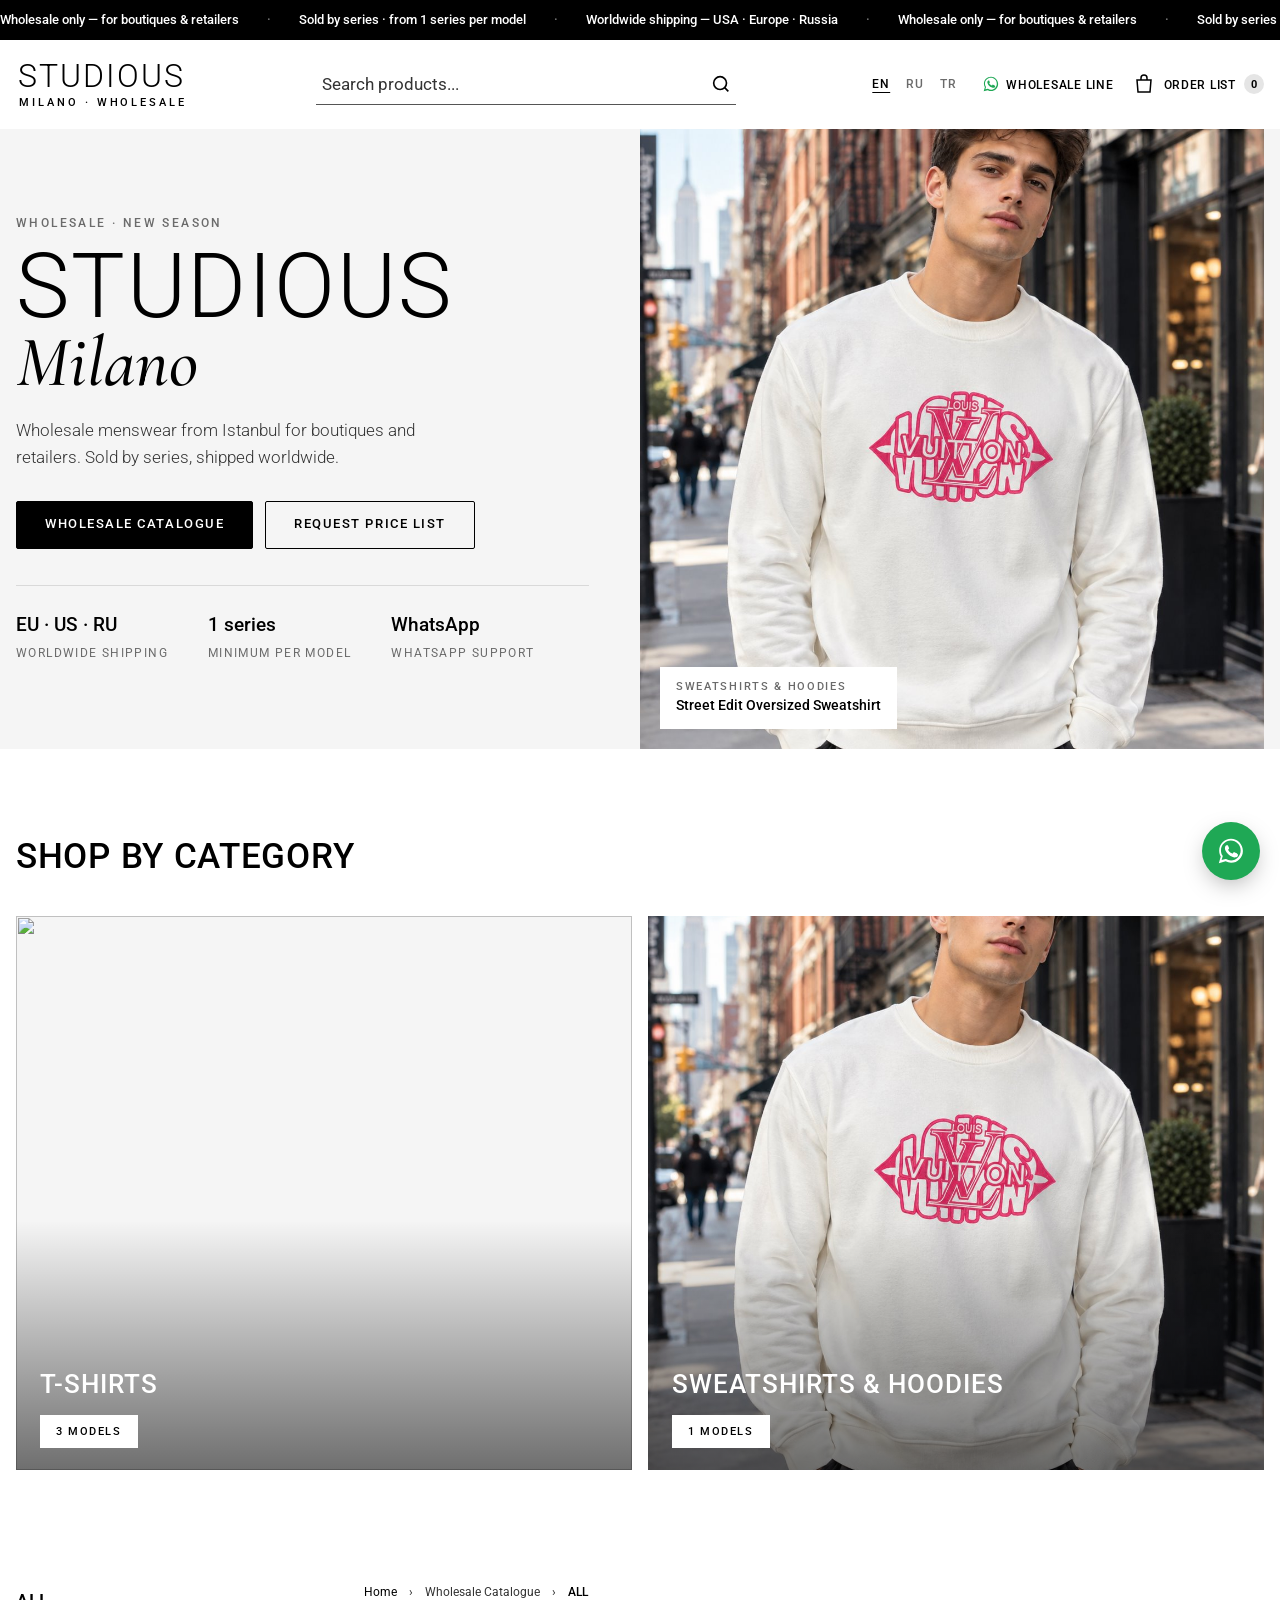
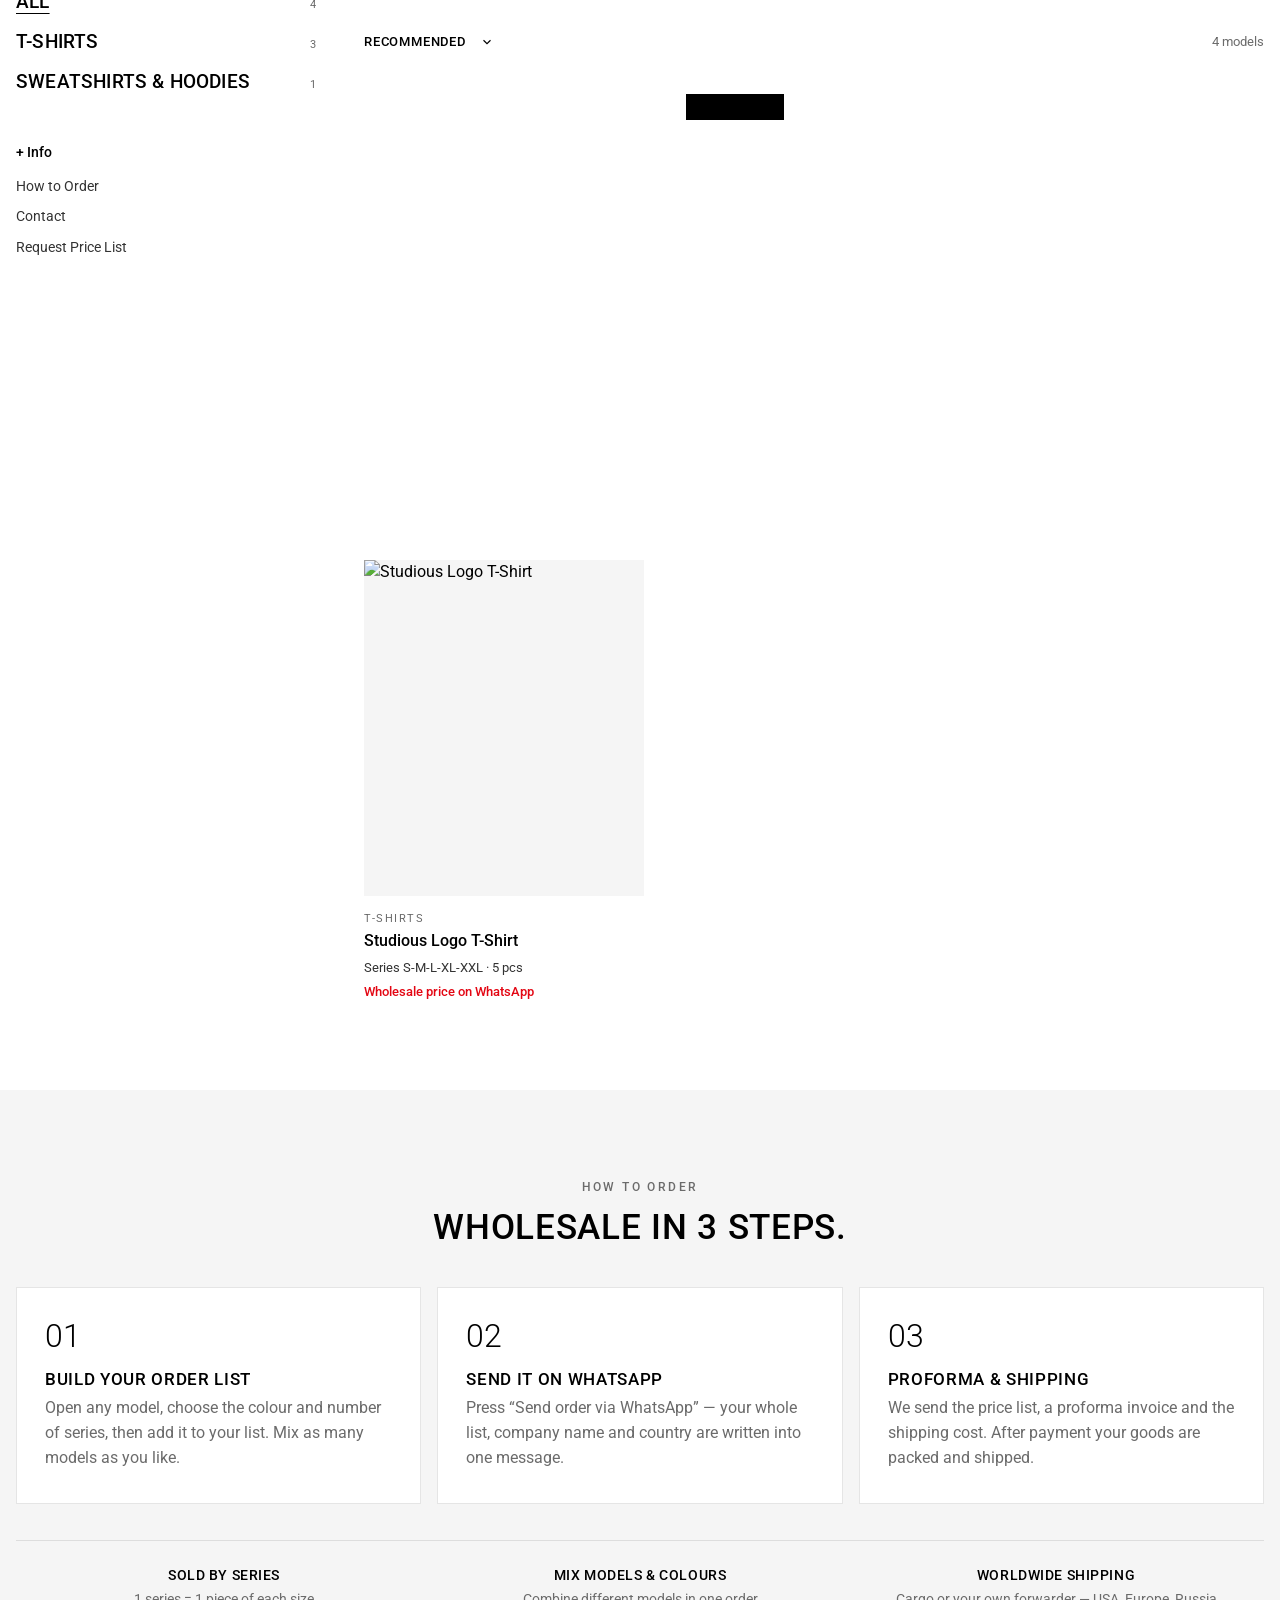
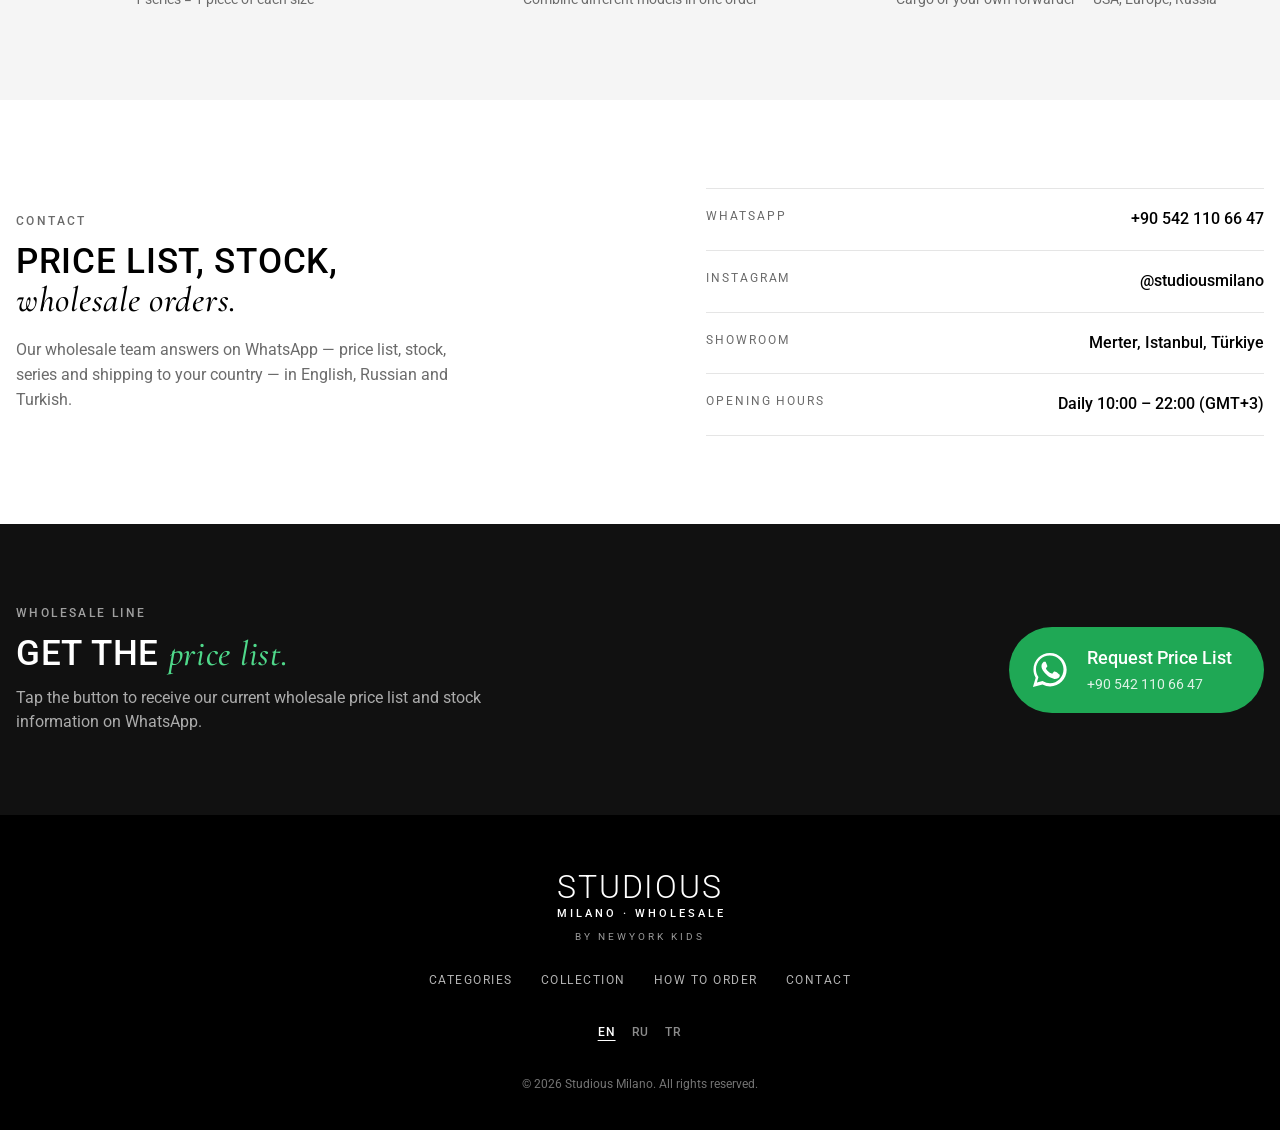
==== commit 56981683: "Google için SEO ayarları ve Merter konumu - canonical, hreflang (EN/RU/TR), og:url, mutlak og:image " ====
--- a/index.html
+++ b/index.html
@@ -4,12 +4,42 @@
 <meta charset="utf-8">
 <meta name="viewport" content="width=device-width, initial-scale=1">
 <title>Studious Milano | Wholesale Menswear — New Season</title>
-<meta name="description" content="Studious Milano by NewYork Kids. Wholesale menswear from Istanbul for boutiques and retailers. Sold by series, worldwide shipping.">
+<meta name="description" content="Studious Milano by NewYork Kids. Wholesale menswear from Merter, Istanbul for boutiques and retailers. Sold by series, worldwide shipping.">
 <meta property="og:type" content="website">
 <meta property="og:site_name" content="Studious Milano">
 <meta property="og:title" content="Studious Milano — Wholesale Menswear">
 <meta property="og:description" content="Wholesale for boutiques & retailers. Sold by series · Worldwide shipping · Orders via WhatsApp.">
-<meta property="og:image" content="assets/urunler/beyaz-sweat-model.jpg">
+<meta property="og:image" content="https://studiousmilano.com/assets/urunler/beyaz-sweat-model.jpg">
+<meta property="og:url" content="https://studiousmilano.com/">
+<meta name="robots" content="index, follow">
+<meta name="geo.region" content="TR-34">
+<meta name="geo.placename" content="Merter, İstanbul">
+<link rel="canonical" href="https://studiousmilano.com/">
+<link rel="alternate" hreflang="en" href="https://studiousmilano.com/?lang=en">
+<link rel="alternate" hreflang="ru" href="https://studiousmilano.com/?lang=ru">
+<link rel="alternate" hreflang="tr" href="https://studiousmilano.com/?lang=tr">
+<link rel="alternate" hreflang="x-default" href="https://studiousmilano.com/">
+<script type="application/ld+json">
+{
+  "@context": "https://schema.org",
+  "@type": "ClothingStore",
+  "name": "Studious Milano",
+  "alternateName": "Studious Milano by NewYork Kids",
+  "description": "Toptan erkek giyim — butik ve mağazalar için seri halinde satış. Wholesale menswear for boutiques and retailers.",
+  "url": "https://studiousmilano.com/",
+  "image": "https://studiousmilano.com/assets/urunler/beyaz-sweat-model.jpg",
+  "telephone": "+90 542 110 66 47",
+  "address": {
+    "@type": "PostalAddress",
+    "addressLocality": "Merter, Güngören",
+    "addressRegion": "İstanbul",
+    "addressCountry": "TR"
+  },
+  "areaServed": ["TR", "RU", "EU", "US"],
+  "openingHours": "Mo-Su 10:00-22:00",
+  "sameAs": ["https://instagram.com/studiousmilano"]
+}
+</script>
 <meta name="twitter:card" content="summary_large_image">
 <meta name="theme-color" content="#000000">
 <link rel="preconnect" href="https://fonts.googleapis.com">
@@ -17,7 +47,7 @@
 <link rel="preconnect" href="https://images.unsplash.com">
 <link href="https://fonts.googleapis.com/css2?family=Roboto:wght@300;400;500;700&family=Cormorant+Garamond:ital,wght@1,500&display=swap" rel="stylesheet">
 <link rel="icon" href="data:image/svg+xml,%3Csvg xmlns=%27http://www.w3.org/2000/svg%27 viewBox=%270 0 32 32%27%3E%3Crect width=%2732%27 height=%2732%27 rx=%276%27 fill=%27%23000%27/%3E%3Ctext x=%2716%27 y=%2723%27 font-family=%27Arial%27 font-weight=%27800%27 font-size=%2720%27 fill=%27%23fff%27 text-anchor=%27middle%27%3ES%3C/text%3E%3C/svg%3E">
-<link rel="stylesheet" href="styles.css?v=5">
+<link rel="stylesheet" href="styles.css?v=6">
 </head>
 <body>
 
@@ -164,7 +194,7 @@
     <dl class="contact-list">
       <div><dt>WhatsApp</dt><dd><a href="#" class="wa-link wa-number" data-wa="wa.info"></a></dd></div>
       <div><dt>Instagram</dt><dd><a href="https://instagram.com/studiousmilano" target="_blank" rel="noopener">@studiousmilano</a></dd></div>
-      <div><dt data-i18n="contact.store"></dt><dd data-i18n="contact.storeV"></dd></div>
+      <div><dt data-i18n="contact.store"></dt><dd><a href="https://www.google.com/maps/search/?api=1&amp;query=Merter%2C+G%C3%BCng%C3%B6ren%2C+%C4%B0stanbul" target="_blank" rel="noopener" data-i18n="contact.storeV"></a></dd></div>
       <div><dt data-i18n="contact.hours"></dt><dd data-i18n="contact.hoursV"></dd></div>
     </dl>
   </div>
@@ -301,8 +331,8 @@
   <symbol id="wa-icon" viewBox="0 0 32 32"><path fill="currentColor" d="M16 3C9 3 3.4 8.6 3.4 15.6c0 2.2.6 4.4 1.7 6.3L3 29l7.3-2c1.8 1 3.8 1.5 5.8 1.5 7 0 12.6-5.6 12.6-12.6S23 3 16 3zm0 23.1c-1.9 0-3.7-.5-5.3-1.5l-.4-.2-4.3 1.1 1.2-4.2-.3-.4c-1.1-1.7-1.6-3.6-1.6-5.5 0-5.8 4.7-10.5 10.5-10.5s10.5 4.7 10.5 10.5S21.8 26.1 16 26.1zm5.8-7.9c-.3-.2-1.9-.9-2.2-1-.3-.1-.5-.2-.7.2-.2.3-.8 1-1 1.2-.2.2-.4.2-.7.1-.3-.2-1.3-.5-2.5-1.6-.9-.8-1.6-1.8-1.7-2.1-.2-.3 0-.5.1-.6l.5-.6c.2-.2.2-.3.3-.5.1-.2.1-.4 0-.6l-1-2.4c-.3-.6-.5-.5-.7-.5h-.6c-.2 0-.6.1-.9.4-.3.3-1.2 1.2-1.2 2.9s1.2 3.4 1.4 3.6c.2.2 2.4 3.7 5.9 5.2.8.4 1.5.6 2 .7.8.3 1.6.2 2.2.1.7-.1 1.9-.8 2.2-1.5.3-.7.3-1.4.2-1.5-.1-.1-.3-.2-.6-.4z"/></symbol>
 </svg>
 
-<script src="i18n.js?v=5"></script>
-<script src="products.js?v=5"></script>
-<script src="script.js?v=5"></script>
+<script src="i18n.js?v=6"></script>
+<script src="products.js?v=6"></script>
+<script src="script.js?v=6"></script>
 </body>
 </html>
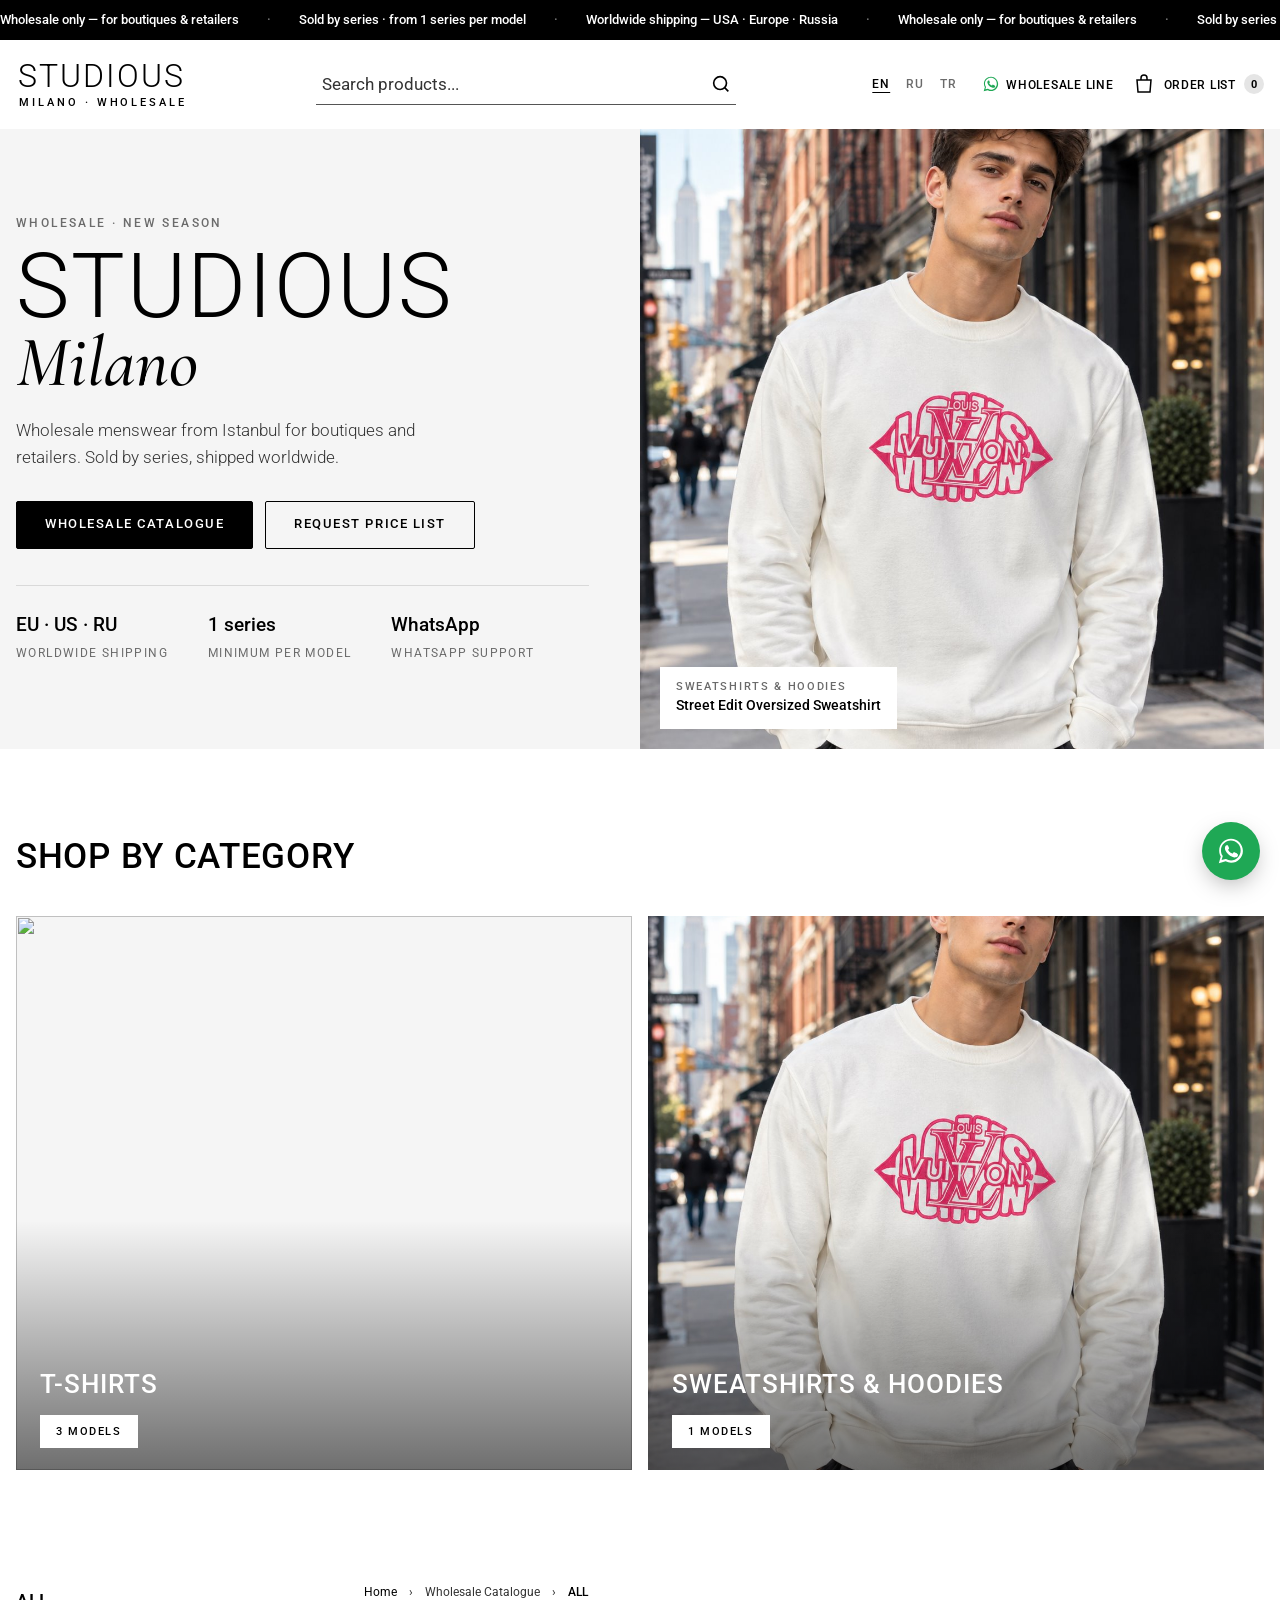
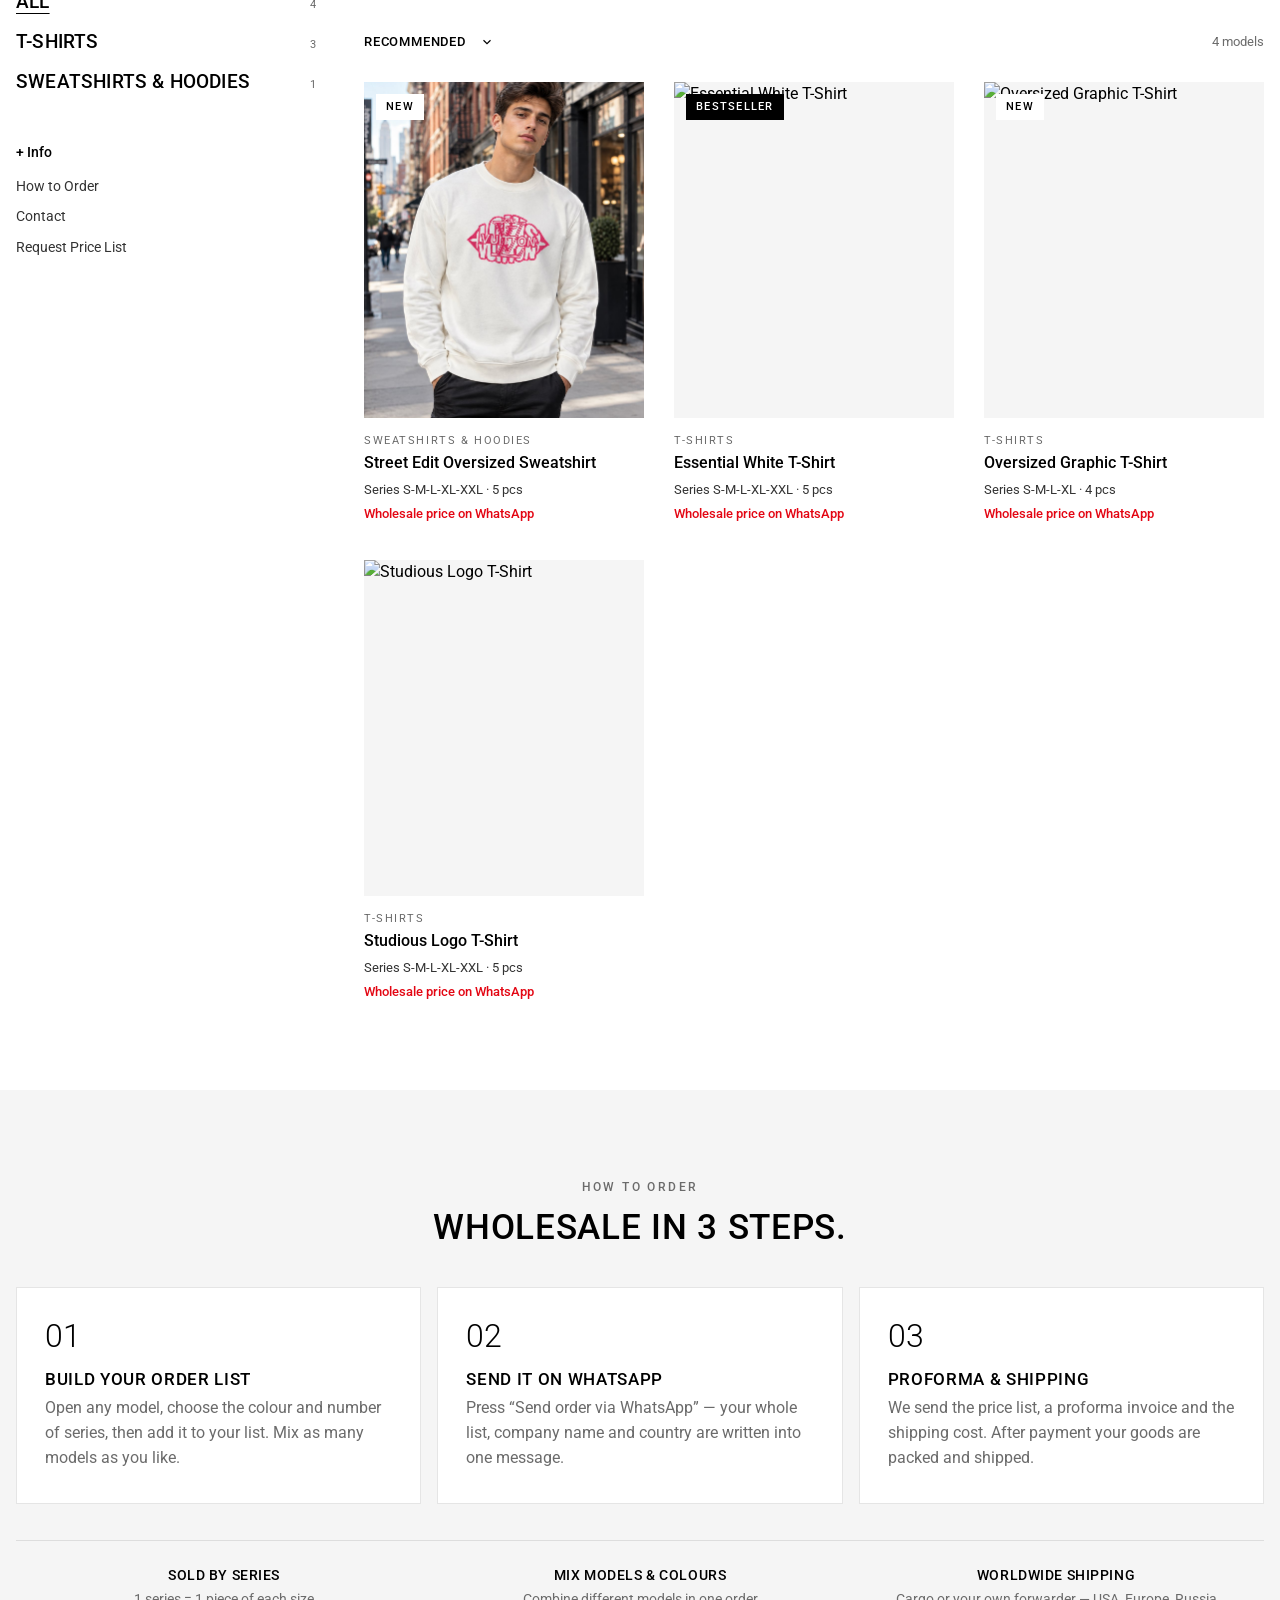
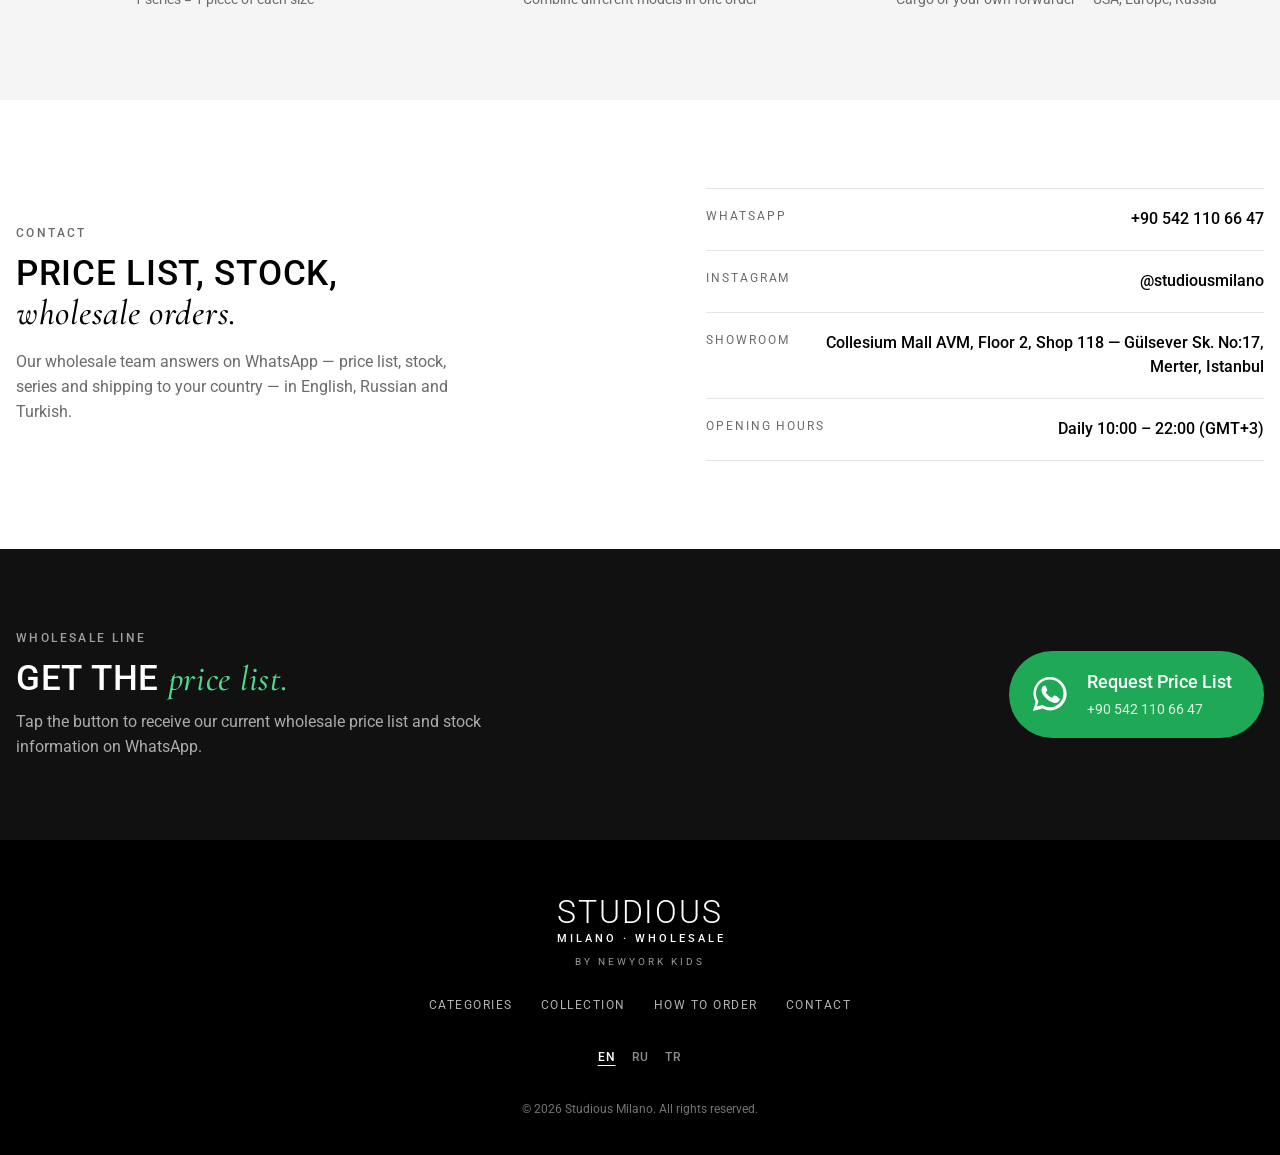
==== commit 898ebf3d: "Mağaza adresi: Collesium Mall AVM Kat 2 No 118, Merter Co-Authored-By: Claude Opus 5.5 <noreply@anth" ====
--- a/index.html
+++ b/index.html
@@ -31,6 +31,7 @@
   "telephone": "+90 542 110 66 47",
   "address": {
     "@type": "PostalAddress",
+    "streetAddress": "Mehmet Nesih Özmen Mah., Fatih Cad., Gülsever Sk. No:17, Collesium Mall AVM Kat:2 Dükkan No:118",
     "addressLocality": "Merter, Güngören",
     "addressRegion": "İstanbul",
     "addressCountry": "TR"
@@ -47,7 +48,7 @@
 <link rel="preconnect" href="https://images.unsplash.com">
 <link href="https://fonts.googleapis.com/css2?family=Roboto:wght@300;400;500;700&family=Cormorant+Garamond:ital,wght@1,500&display=swap" rel="stylesheet">
 <link rel="icon" href="data:image/svg+xml,%3Csvg xmlns=%27http://www.w3.org/2000/svg%27 viewBox=%270 0 32 32%27%3E%3Crect width=%2732%27 height=%2732%27 rx=%276%27 fill=%27%23000%27/%3E%3Ctext x=%2716%27 y=%2723%27 font-family=%27Arial%27 font-weight=%27800%27 font-size=%2720%27 fill=%27%23fff%27 text-anchor=%27middle%27%3ES%3C/text%3E%3C/svg%3E">
-<link rel="stylesheet" href="styles.css?v=6">
+<link rel="stylesheet" href="styles.css?v=7">
 </head>
 <body>
 
@@ -194,7 +195,7 @@
     <dl class="contact-list">
       <div><dt>WhatsApp</dt><dd><a href="#" class="wa-link wa-number" data-wa="wa.info"></a></dd></div>
       <div><dt>Instagram</dt><dd><a href="https://instagram.com/studiousmilano" target="_blank" rel="noopener">@studiousmilano</a></dd></div>
-      <div><dt data-i18n="contact.store"></dt><dd><a href="https://www.google.com/maps/search/?api=1&amp;query=Merter%2C+G%C3%BCng%C3%B6ren%2C+%C4%B0stanbul" target="_blank" rel="noopener" data-i18n="contact.storeV"></a></dd></div>
+      <div><dt data-i18n="contact.store"></dt><dd><a href="https://www.google.com/maps/search/?api=1&amp;query=Collesium+Mall+AVM%2C+G%C3%BClsever+Sokak+No%3A17%2C+Mehmet+Nesih+%C3%96zmen%2C+G%C3%BCng%C3%B6ren%2C+%C4%B0stanbul" target="_blank" rel="noopener" data-i18n="contact.storeV"></a></dd></div>
       <div><dt data-i18n="contact.hours"></dt><dd data-i18n="contact.hoursV"></dd></div>
     </dl>
   </div>
@@ -331,8 +332,8 @@
   <symbol id="wa-icon" viewBox="0 0 32 32"><path fill="currentColor" d="M16 3C9 3 3.4 8.6 3.4 15.6c0 2.2.6 4.4 1.7 6.3L3 29l7.3-2c1.8 1 3.8 1.5 5.8 1.5 7 0 12.6-5.6 12.6-12.6S23 3 16 3zm0 23.1c-1.9 0-3.7-.5-5.3-1.5l-.4-.2-4.3 1.1 1.2-4.2-.3-.4c-1.1-1.7-1.6-3.6-1.6-5.5 0-5.8 4.7-10.5 10.5-10.5s10.5 4.7 10.5 10.5S21.8 26.1 16 26.1zm5.8-7.9c-.3-.2-1.9-.9-2.2-1-.3-.1-.5-.2-.7.2-.2.3-.8 1-1 1.2-.2.2-.4.2-.7.1-.3-.2-1.3-.5-2.5-1.6-.9-.8-1.6-1.8-1.7-2.1-.2-.3 0-.5.1-.6l.5-.6c.2-.2.2-.3.3-.5.1-.2.1-.4 0-.6l-1-2.4c-.3-.6-.5-.5-.7-.5h-.6c-.2 0-.6.1-.9.4-.3.3-1.2 1.2-1.2 2.9s1.2 3.4 1.4 3.6c.2.2 2.4 3.7 5.9 5.2.8.4 1.5.6 2 .7.8.3 1.6.2 2.2.1.7-.1 1.9-.8 2.2-1.5.3-.7.3-1.4.2-1.5-.1-.1-.3-.2-.6-.4z"/></symbol>
 </svg>
 
-<script src="i18n.js?v=6"></script>
-<script src="products.js?v=6"></script>
-<script src="script.js?v=6"></script>
+<script src="i18n.js?v=7"></script>
+<script src="products.js?v=7"></script>
+<script src="script.js?v=7"></script>
 </body>
 </html>
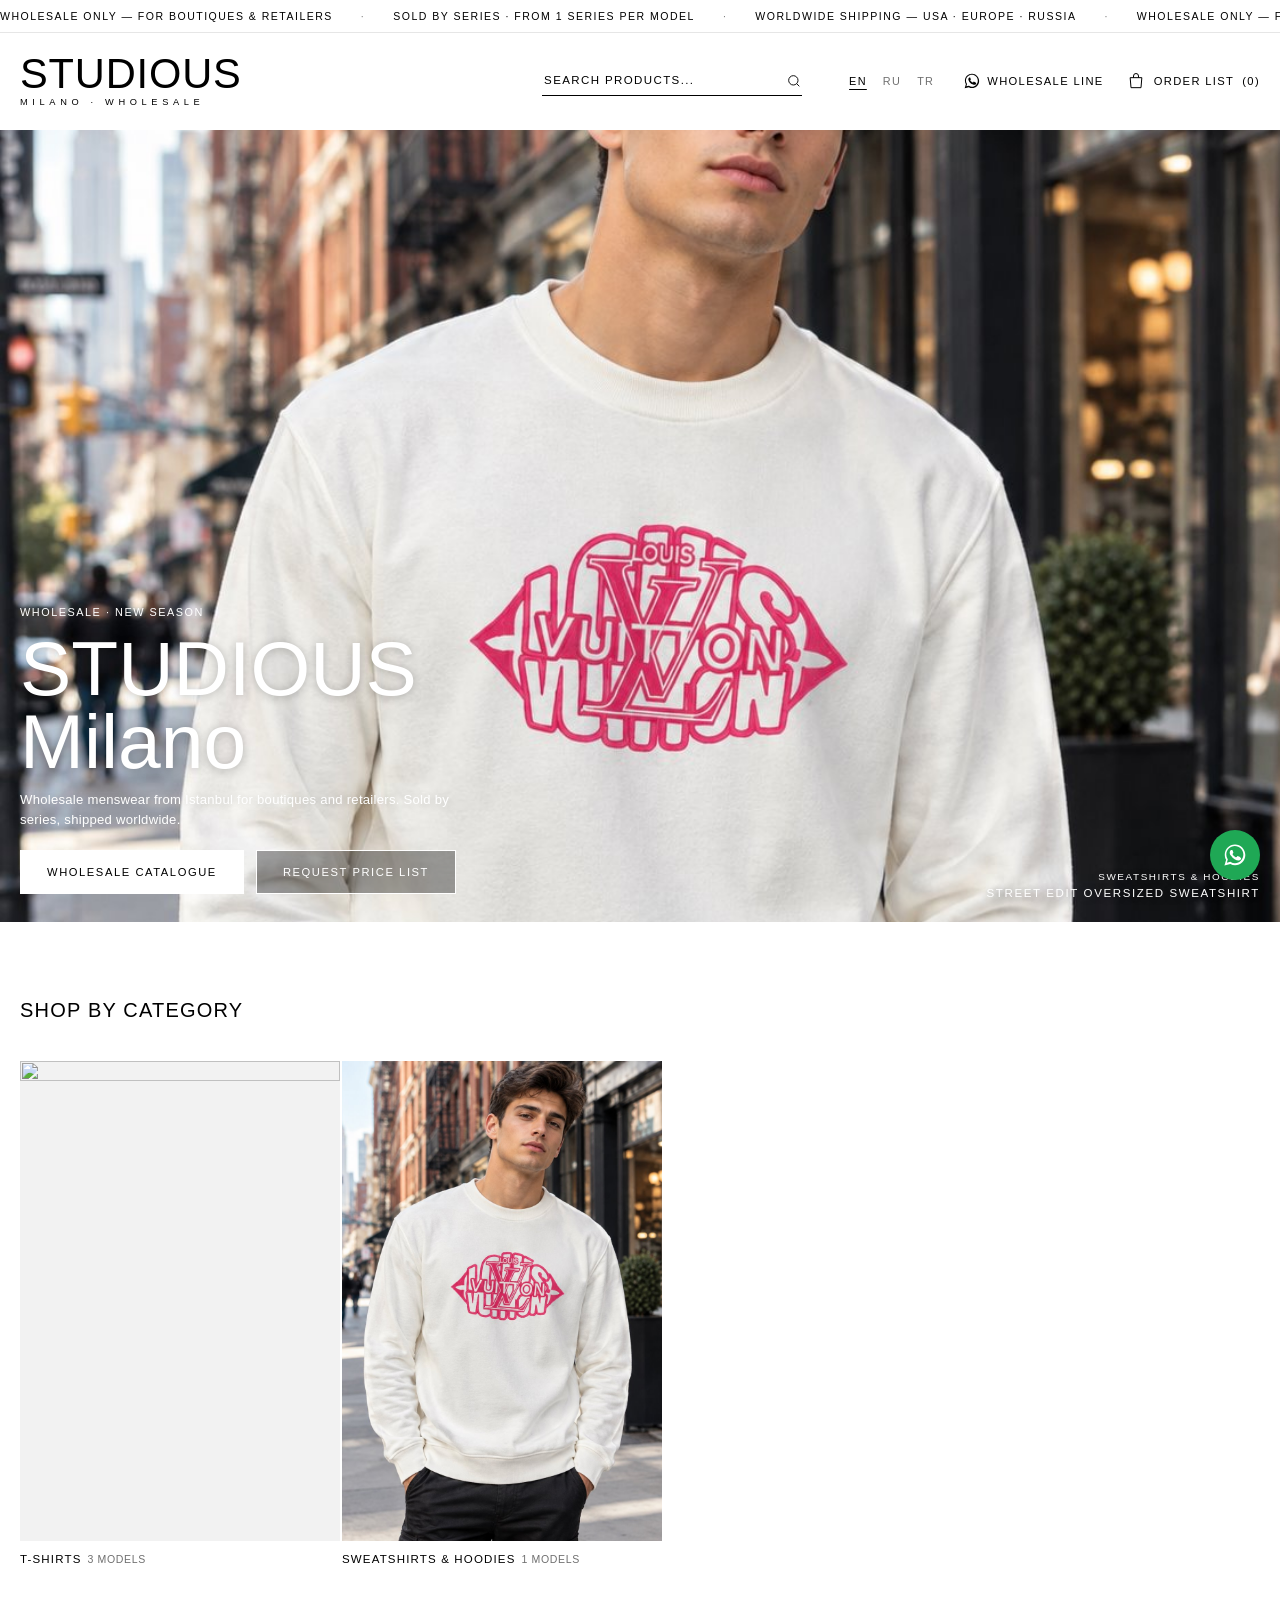
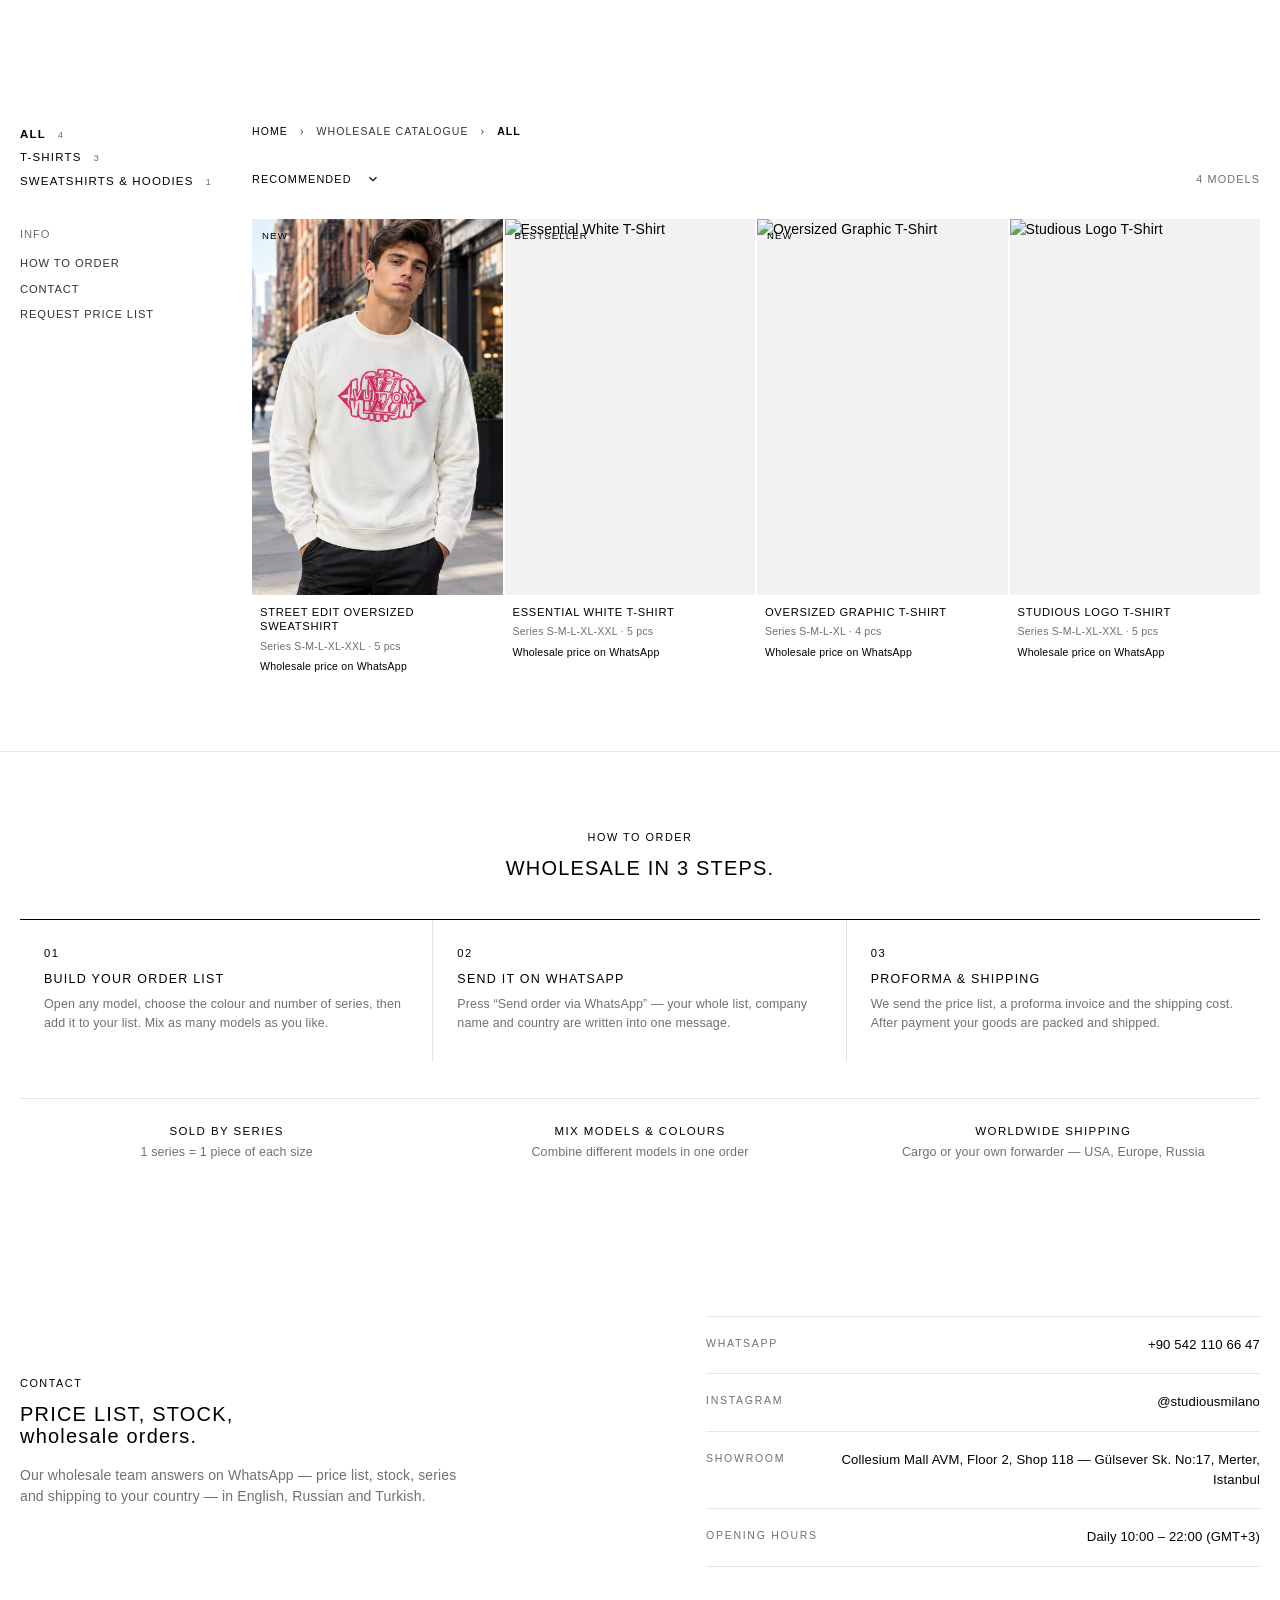
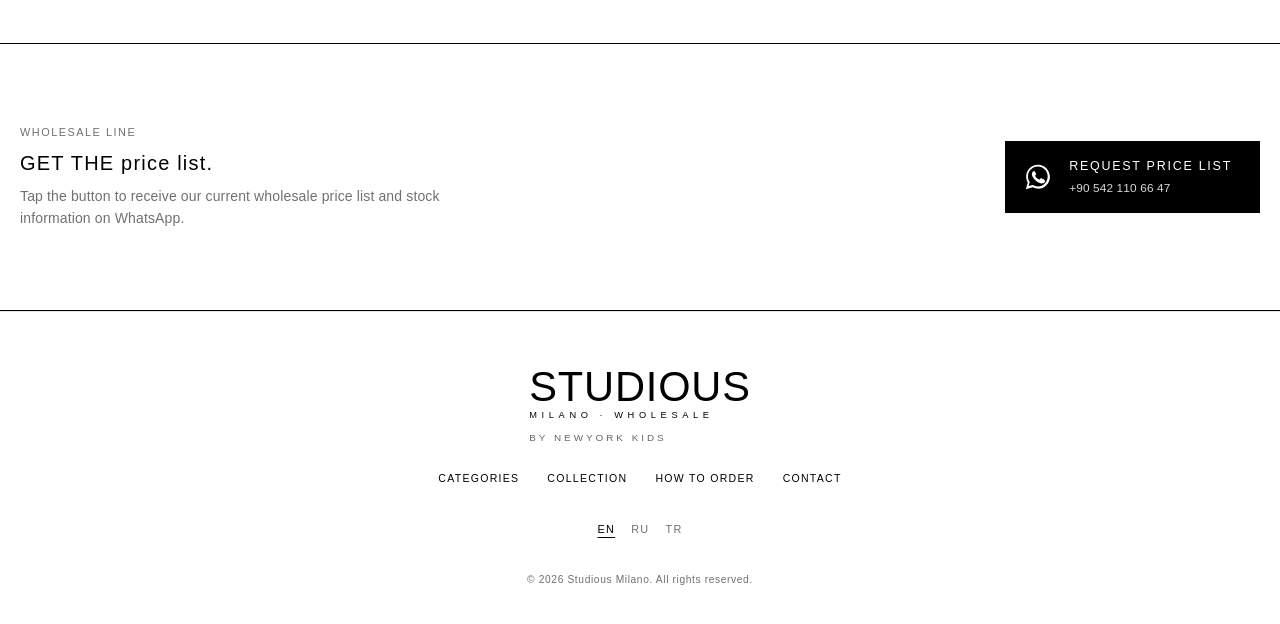
==== commit c626ef62: "Minimal moda teması: tam genişlik afiş, sade ürün ızgarası, siyah-beyaz görünüm Co-Authored-By: Clau" ====
--- a/index.html
+++ b/index.html
@@ -14,7 +14,16 @@
 <meta name="robots" content="index, follow">
 <meta name="geo.region" content="TR-34">
 <meta name="geo.placename" content="Merter, İstanbul">
-<link rel="canonical" href="https://studiousmilano.com/">
+<script>
+// Her dil adresi kendini canonical gösterir; HTML'de sabit canonical yok ki Google çelişki görmesin
+(function () {
+  var q = new URLSearchParams(location.search).get("lang");
+  var l = document.createElement("link");
+  l.rel = "canonical";
+  l.href = "https://studiousmilano.com/" + (/^(en|ru|tr)$/.test(q) ? "?lang=" + q : "");
+  document.head.appendChild(l);
+})();
+</script>
 <link rel="alternate" hreflang="en" href="https://studiousmilano.com/?lang=en">
 <link rel="alternate" hreflang="ru" href="https://studiousmilano.com/?lang=ru">
 <link rel="alternate" hreflang="tr" href="https://studiousmilano.com/?lang=tr">
@@ -48,7 +57,8 @@
 <link rel="preconnect" href="https://images.unsplash.com">
 <link href="https://fonts.googleapis.com/css2?family=Roboto:wght@300;400;500;700&family=Cormorant+Garamond:ital,wght@1,500&display=swap" rel="stylesheet">
 <link rel="icon" href="data:image/svg+xml,%3Csvg xmlns=%27http://www.w3.org/2000/svg%27 viewBox=%270 0 32 32%27%3E%3Crect width=%2732%27 height=%2732%27 rx=%276%27 fill=%27%23000%27/%3E%3Ctext x=%2716%27 y=%2723%27 font-family=%27Arial%27 font-weight=%27800%27 font-size=%2720%27 fill=%27%23fff%27 text-anchor=%27middle%27%3ES%3C/text%3E%3C/svg%3E">
-<link rel="stylesheet" href="styles.css?v=7">
+<link rel="stylesheet" href="styles.css?v=8">
+<link rel="stylesheet" href="theme-minimal.css?v=1">
 </head>
 <body>
 
--- a/theme-minimal.css
+++ b/theme-minimal.css
@@ -0,0 +1,195 @@
+/* =========================================================
+   MİNİMAL MODA TEMASI
+   styles.css'in üzerine yüklenir. Eski görünüme dönmek için
+   index.html'deki theme-minimal.css satırını silmek yeterli.
+   ========================================================= */
+:root {
+  --display: "Helvetica Neue", Helvetica, Arial, sans-serif;
+  --muted: #707070;
+  --line: #000;
+  --soft: #e6e6e6;
+  --radius: 0;
+}
+
+body { font-weight: 300; font-size: 14px; letter-spacing: .01em; }
+h2 { font-weight: 400; font-size: clamp(1rem, 1.6vw, 1.25rem); letter-spacing: .06em; }
+em { font-family: var(--display); font-style: normal; font-weight: 300; }
+.eyebrow { font-weight: 400; font-size: .68rem; letter-spacing: .14em; color: #000; }
+.container { width: min(1600px, 100% - 40px); }
+.section { padding: clamp(40px, 6vw, 80px) 0; }
+.section-grey { background: #fff; border-top: 1px solid var(--soft); }
+
+/* Butonlar: köşesiz, ince, büyük harf */
+.btn { min-height: 44px; padding: 13px 26px; font-weight: 400; font-size: .7rem; letter-spacing: .14em; border-radius: 0; }
+.btn-dark:hover { background: #fff; color: #000; border-color: #000; }
+.btn-wa-ghost { border-color: #000; }
+
+/* Üst şerit: beyaz, ince */
+.topbar { background: #fff; color: #000; font-weight: 400; font-size: .66rem; letter-spacing: .14em; text-transform: uppercase; border-bottom: 1px solid var(--soft); }
+.topbar-track { padding: 8px 0; }
+
+/* Başlık */
+.header { background: rgba(255, 255, 255, .96); }
+.header.scrolled { border-bottom-color: var(--soft); }
+.nav { height: 96px; gap: 40px; }
+.logo { align-items: flex-start; }
+.logo-main { font-weight: 300; font-size: 2.6rem; letter-spacing: .02em; line-height: .9; }
+.logo-sub { font-weight: 400; font-size: .58rem; letter-spacing: .5em; padding-left: 0; }
+.search { justify-self: end; width: min(260px, 100%); border-bottom: 1px solid #000; padding: 4px 0; }
+.search input { font-size: .72rem; letter-spacing: .12em; text-transform: uppercase; }
+.search input::placeholder { color: #000; }
+.search svg { width: 16px; height: 16px; stroke-width: 1.4; }
+.nav-actions { gap: 22px; }
+.nav-link, .cart-btn { font-weight: 400; font-size: .7rem; letter-spacing: .12em; }
+.nav-link .ico { color: #000; }
+.lang button { font-weight: 400; font-size: .68rem; letter-spacing: .12em; }
+.cart-btn svg { width: 20px; height: 20px; stroke-width: 1.2; }
+.cart-btn b { display: inline; height: auto; border-radius: 0; background: none; min-width: 0; padding: 0; font-weight: 400; font-size: .7rem; white-space: nowrap; }
+.cart-btn b::before { content: "("; } .cart-btn b::after { content: ")"; }
+.cart-btn.has b { background: none; color: #000; font-weight: 700; }
+.burger span { height: 1px; }
+
+/* Afiş: tam genişlik fotoğraf, yazı fotoğrafın üzerinde */
+.banner { background: #fff; position: relative; }
+.banner .banner-inner { width: 100%; max-width: none; display: block; position: relative; min-height: 0; }
+.banner-media { display: block; width: 100%; height: min(88svh, 980px); min-height: 520px; background: #eee; }
+.banner-media:hover img { transform: none; }
+.banner-tag { left: auto; right: 20px; bottom: 20px; padding: 0; background: none; color: #fff; text-align: right; font-weight: 400; font-size: .72rem; letter-spacing: .14em; text-transform: uppercase; text-shadow: 0 1px 8px rgba(0, 0, 0, .3); }
+.banner-tag small { color: #fff; font-size: .62rem; }
+.banner-text { position: absolute; z-index: 2; left: 20px; bottom: 28px; max-width: 520px; padding: 0; color: #fff; pointer-events: none; text-shadow: 0 1px 10px rgba(0, 0, 0, .25); }
+.banner-text a, .banner-text button { pointer-events: auto; }
+.banner .eyebrow { color: #fff; }
+.brand-title { font-weight: 300; font-size: clamp(2.6rem, 6vw, 5rem); letter-spacing: 0; margin-bottom: 12px; }
+.brand-title em { display: inline; font-size: 1em; }
+.lead { color: #fff; font-size: .82rem; font-weight: 300; letter-spacing: .02em; margin-bottom: 20px; }
+.banner .btn-dark { background: #fff; color: #000; border-color: #fff; text-shadow: none; }
+.banner .btn-dark:hover { background: transparent; color: #fff; }
+.banner .btn-outline { color: #fff; border-color: #fff; background: rgba(0, 0, 0, .35); text-shadow: none; }
+.banner .btn-outline:hover { background: #fff; color: #000; }
+.banner-meta { display: none; }
+
+/* Kategoriler: yazı fotoğrafın altında */
+.cats { gap: 2px; grid-template-columns: repeat(auto-fit, minmax(220px, 1fr)); }
+.cats[data-n="1"], .cats[data-n="2"] { grid-template-columns: repeat(auto-fit, minmax(220px, 320px)); }
+.cat, .cats[data-n="1"] .cat, .cats[data-n="2"] .cat { aspect-ratio: auto; background: none; overflow: visible; }
+.cat img { aspect-ratio: 2 / 3; height: auto; background: #f2f2f2; }
+.cat::after { display: none; }
+.cat span { position: static; display: block; padding: 10px 0 0; color: #000; font-weight: 400; font-size: .72rem; letter-spacing: .1em; }
+.cat small { display: inline; margin: 0 0 0 6px; padding: 0; background: none; color: var(--muted); font-size: .66rem; letter-spacing: .06em; }
+.cat:hover img { transform: none; opacity: .9; }
+
+/* Katalog */
+.catalog-inner { grid-template-columns: 200px minmax(0, 1fr); gap: 32px; }
+.side { top: 120px; }
+.side-cats { margin-bottom: 32px; }
+.side-cats button { padding: 3px 0; font-size: .72rem; font-weight: 400; letter-spacing: .1em; justify-content: flex-start; }
+.side-cats button sup { font-size: .6rem; }
+.side-cats button.active span { font-weight: 700; text-decoration: none; }
+.side-cats button:hover span { text-decoration: none; opacity: .6; }
+.side-info { font-size: .7rem; letter-spacing: .08em; text-transform: uppercase; }
+.side-title { font-weight: 400; color: var(--muted); }
+.side-title::before { content: ""; }
+.crumbs { font-size: .66rem; letter-spacing: .1em; text-transform: uppercase; }
+.crumbs b { font-weight: 700; }
+#sort, .count { font-size: .68rem; font-weight: 400; letter-spacing: .1em; text-transform: uppercase; }
+
+.grid { grid-template-columns: repeat(4, 1fr); gap: 32px 2px; }
+.card { animation: none; }
+.card-media { aspect-ratio: 2 / 3; background: #f2f2f2; }
+.card:hover .card-media img:first-child { transform: none; }
+.badge, .badge.hot, .badge.sale { top: 10px; left: 10px; padding: 0; background: none; color: #000; font-weight: 400; font-size: .6rem; letter-spacing: .12em; }
+.badge.sale { color: #d00; }
+.quick { padding: 11px; background: #fff; color: #000; border-top: 1px solid #000; font-weight: 400; font-size: .64rem; }
+.card-body { padding: 10px 8px 0; }
+.card-cat { display: none; }
+.card-name { font-size: .7rem; font-weight: 400; letter-spacing: .06em; text-transform: uppercase; margin-bottom: 4px; }
+.card-series, .card-ask { font-size: .66rem; font-weight: 300; color: var(--muted); letter-spacing: .02em; }
+.card-ask { color: #000; }
+.price { font-size: .7rem; font-weight: 400; }
+
+/* Sipariş adımları */
+.steps { gap: 0; border-top: 1px solid #000; }
+.steps li { border: 0; border-right: 1px solid var(--soft); padding: 28px 24px; }
+.steps li:last-child { border-right: 0; }
+.step-n { font-size: .7rem; letter-spacing: .14em; margin-bottom: 14px; }
+.steps h3 { font-size: .78rem; font-weight: 400; letter-spacing: .1em; }
+.steps p, .perks span { font-size: .78rem; }
+.perks { border-top: 1px solid var(--soft); }
+.perks strong { font-weight: 400; font-size: .72rem; letter-spacing: .12em; }
+
+/* İletişim */
+.contact-list div, .contact-list div:first-child { border-color: var(--soft); }
+.contact-list dt { font-size: .66rem; }
+.contact-list dd { font-weight: 400; font-size: .82rem; }
+
+/* WhatsApp bölümü: siyah-beyaz */
+.wa-cta { background: #fff; color: #000; border-top: 1px solid #000; border-bottom: 1px solid #000; }
+.wa-cta .eyebrow, .wa-cta-text { color: var(--muted); }
+.wa-cta h2 em { color: #000; }
+.wa-cta-btn { border-radius: 0; background: #000; padding: 16px 28px 16px 18px; }
+.wa-cta-btn:hover { background: #333; }
+.wa-cta-btn svg { width: 30px; height: 30px; }
+.wa-cta-btn b { font-weight: 400; font-size: .78rem; letter-spacing: .14em; text-transform: uppercase; }
+.wa-cta-btn small { font-size: .74rem; }
+
+/* Alt bilgi: beyaz */
+.footer { background: #fff; color: #000; border-top: 1px solid var(--soft); }
+.footer-links { font-size: .66rem; }
+.footer-links a { opacity: 1; }
+.footer-links a:hover { opacity: .5; }
+.lang-footer button { color: var(--muted); }
+.lang-footer button:hover, .lang-footer button.active { color: #000; }
+.copy { opacity: 1; color: var(--muted); font-size: .64rem; letter-spacing: .06em; }
+
+/* Ürün penceresi */
+.modal-backdrop { background: rgba(255, 255, 255, .7); }
+.modal-panel { border: 1px solid #000; }
+.modal-thumbs button.active { border-color: #000; }
+.modal-main { aspect-ratio: 2 / 3; }
+.m-cat { font-size: .64rem; }
+.modal-info h3 { font-size: 1rem; font-weight: 400; letter-spacing: .06em; text-transform: uppercase; }
+.m-price { font-size: .9rem; font-weight: 400; }
+.m-price .ask { font-weight: 400; color: #000; font-size: .78rem; }
+.m-asorti-note, .m-code, .m-desc { font-size: .76rem; font-weight: 300; }
+.asorti { box-shadow: none; border: 1px solid #000; font-size: .76rem; }
+.asorti .sum { background: #f2f2f2; }
+.opt-label { font-weight: 400; font-size: .68rem; letter-spacing: .12em; }
+.opt-list button { font-size: .72rem; border-color: var(--soft); }
+.opt-list button.active { box-shadow: none; border-color: #000; font-weight: 700; }
+.qty { border-color: #000; }
+.qty-pcs { font-weight: 400; font-size: .78rem; }
+.m-details summary { font-weight: 400; font-size: .68rem; letter-spacing: .12em; }
+
+/* Sipariş listesi */
+.drawer-head h3 { font-weight: 400; font-size: .78rem; letter-spacing: .14em; }
+.drawer-head, .drawer-foot, .d-item { border-color: var(--soft); }
+.d-info strong { font-weight: 400; font-size: .72rem; letter-spacing: .06em; text-transform: uppercase; }
+.field input { border-color: #000; border-width: 0 0 1px; padding: 0; }
+.btn-wa { background: #000; border-color: #000; }
+.btn-wa:hover { background: #fff; color: #000; }
+
+.toast { box-shadow: none; font-size: .74rem; letter-spacing: .06em; }
+
+/* WhatsApp yüzen düğme: daha küçük, sade */
+.wa-float { width: 50px; height: 50px; box-shadow: none; }
+.wa-float svg { width: 26px; height: 26px; }
+
+@media (max-width: 1200px) { .grid { grid-template-columns: repeat(3, 1fr); } }
+@media (max-width: 1000px) { .grid { grid-template-columns: repeat(2, 1fr); gap: 28px 2px; } }
+@media (max-width: 860px) {
+  .container { width: min(1600px, 100% - 24px); }
+  .nav { height: auto; padding: 10px 0; }
+  .logo { align-items: center; }
+  .logo-main { font-size: 1.8rem; }
+  .search { justify-self: stretch; width: 100%; }
+  .banner-media { height: 78svh; min-height: 420px; margin-inline: 0; aspect-ratio: auto; }
+  .banner-text { left: 16px; right: 16px; bottom: 20px; }
+  .banner-tag { display: none; }
+  .side-cats button { font-size: .8rem; padding: 8px 0; }
+  .steps li { border-right: 0; border-bottom: 1px solid var(--soft); }
+}
+@media (max-width: 520px) {
+  .container { width: calc(100% - 16px); }
+  .card-body { padding: 8px 4px 0; }
+  .card-name { font-size: .64rem; }
+}
